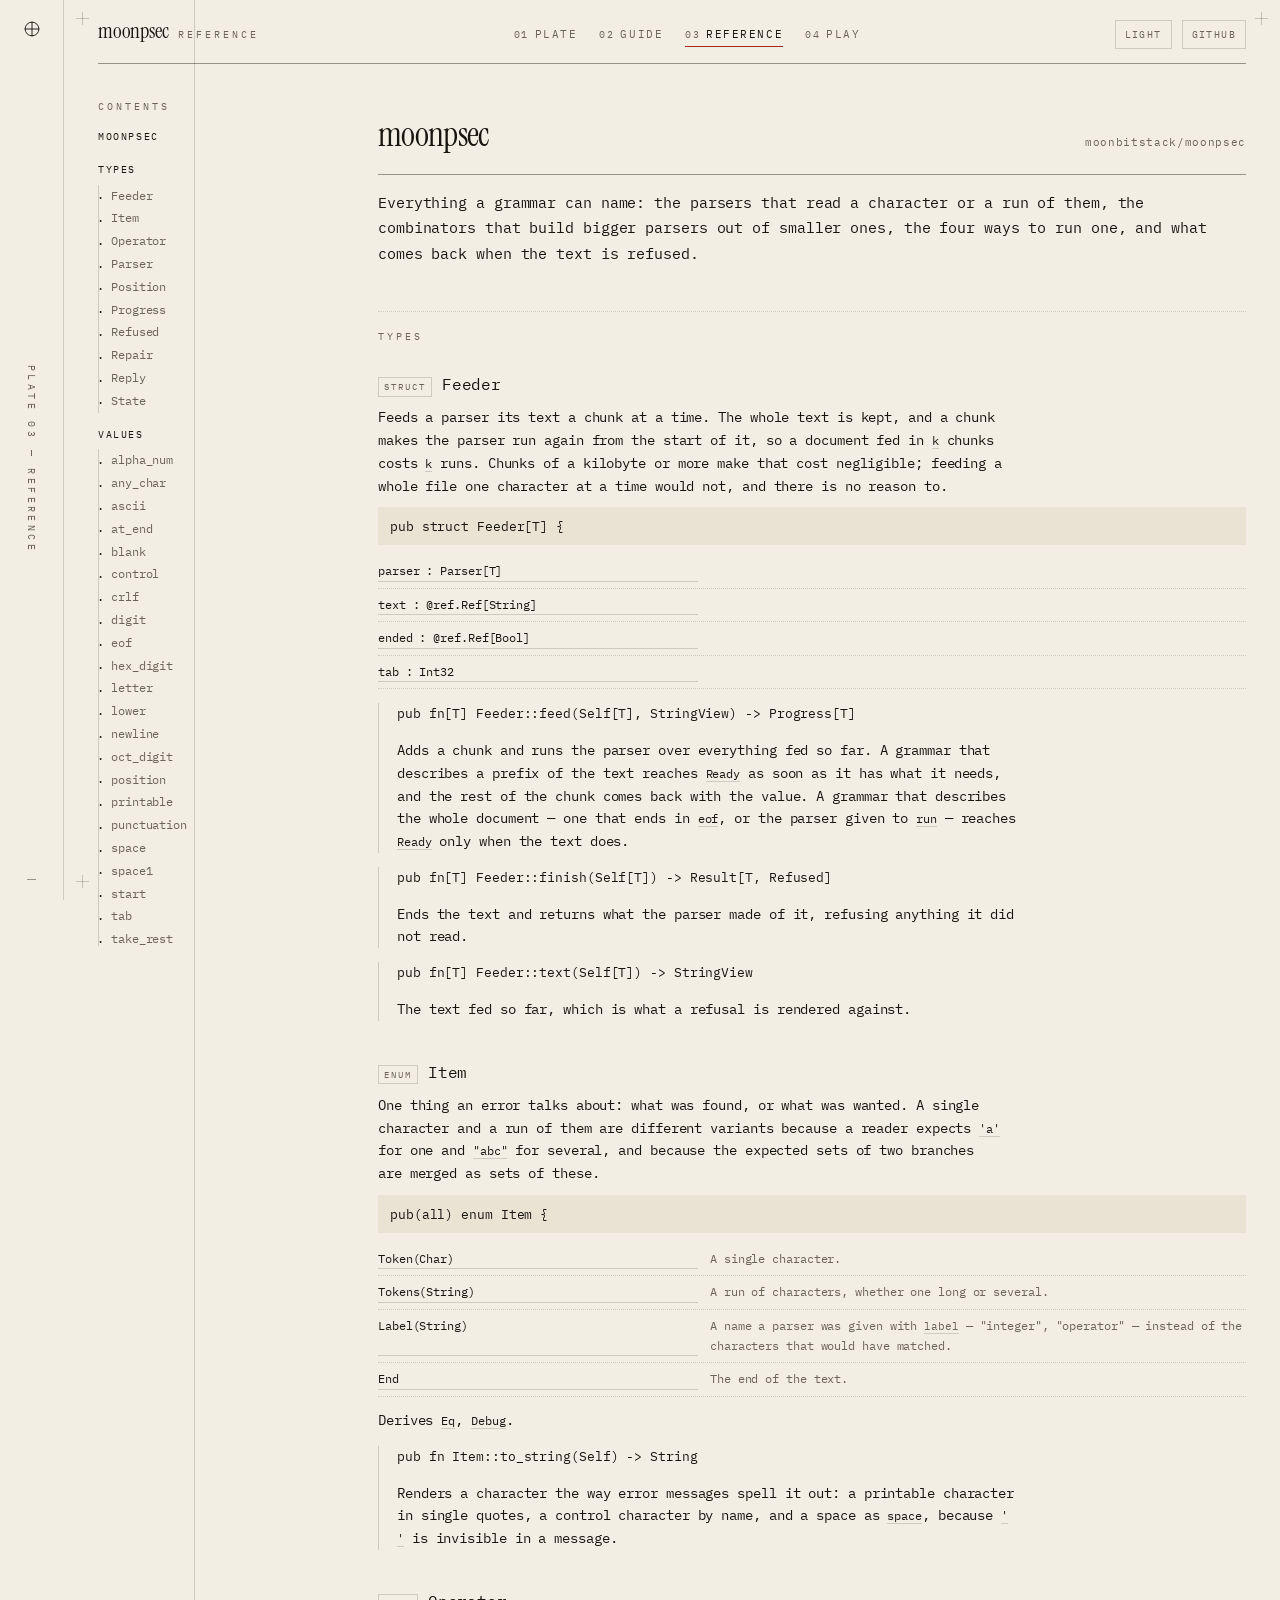
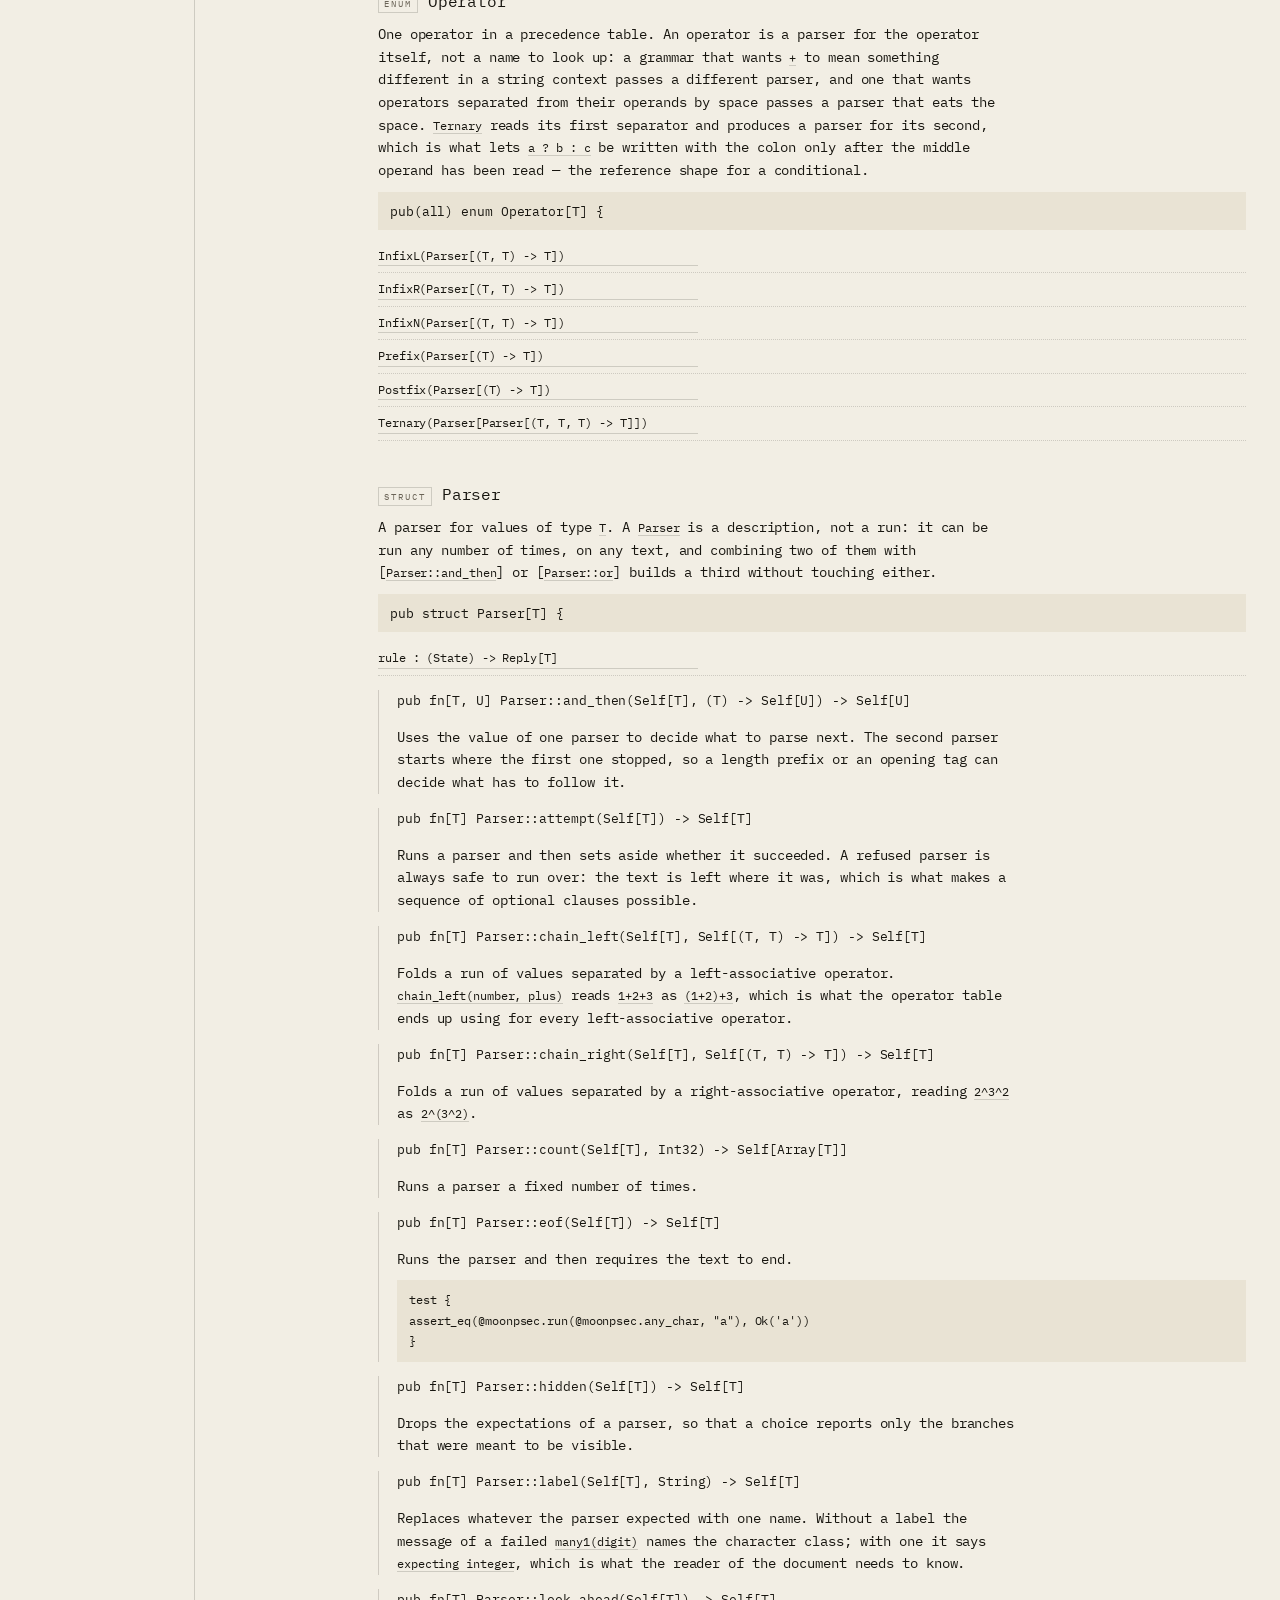
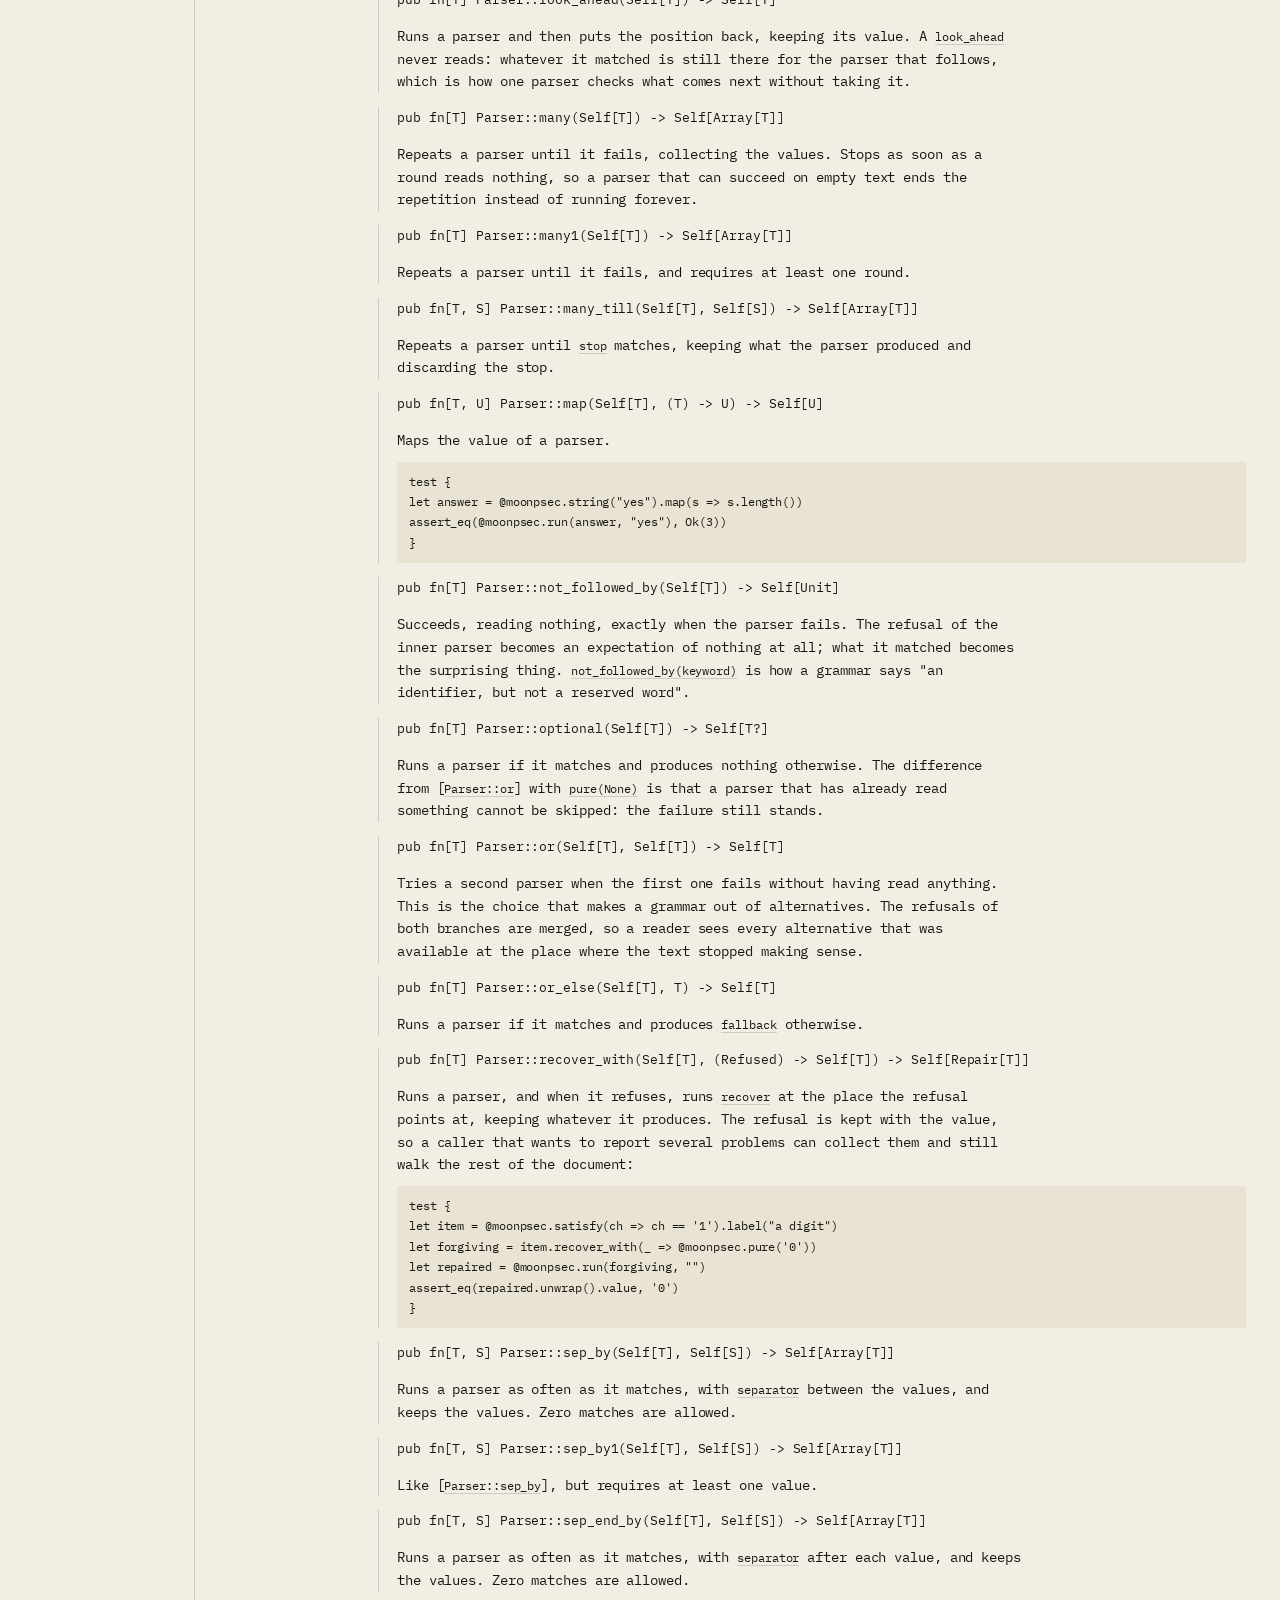
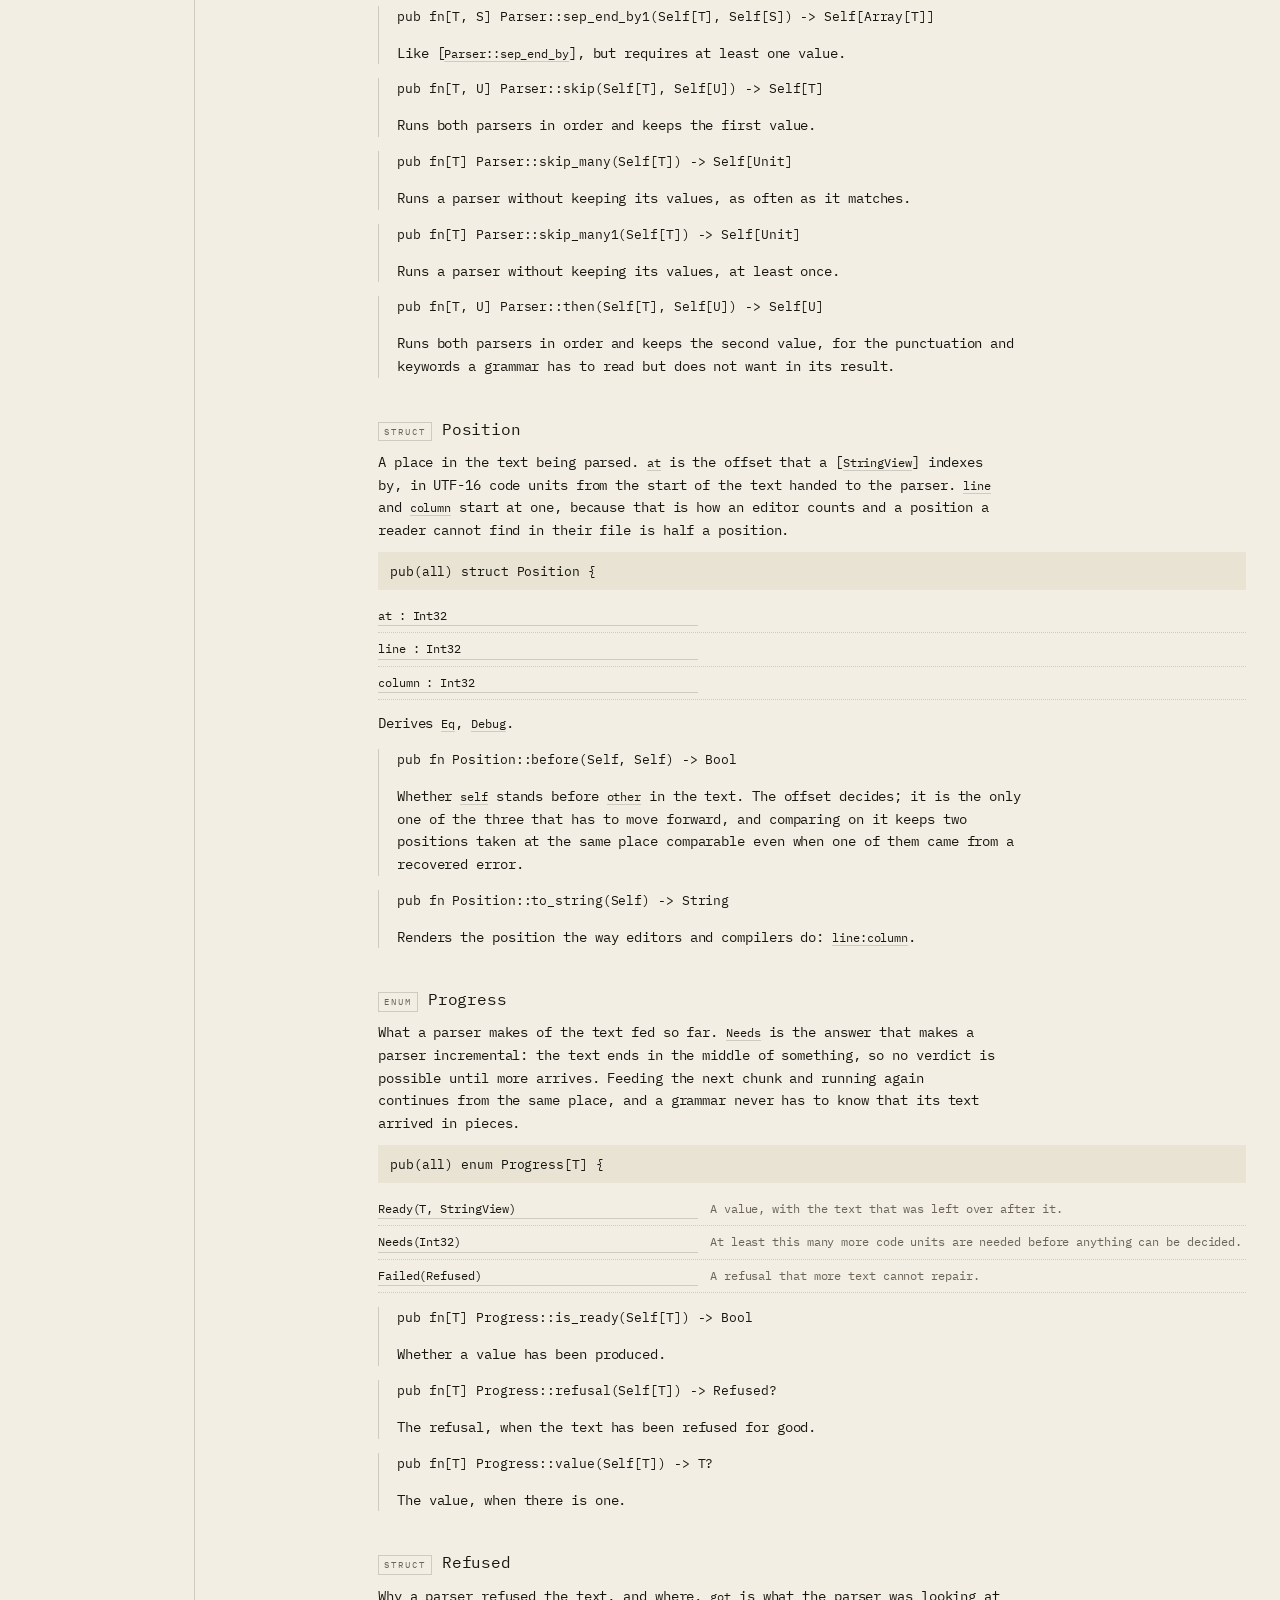
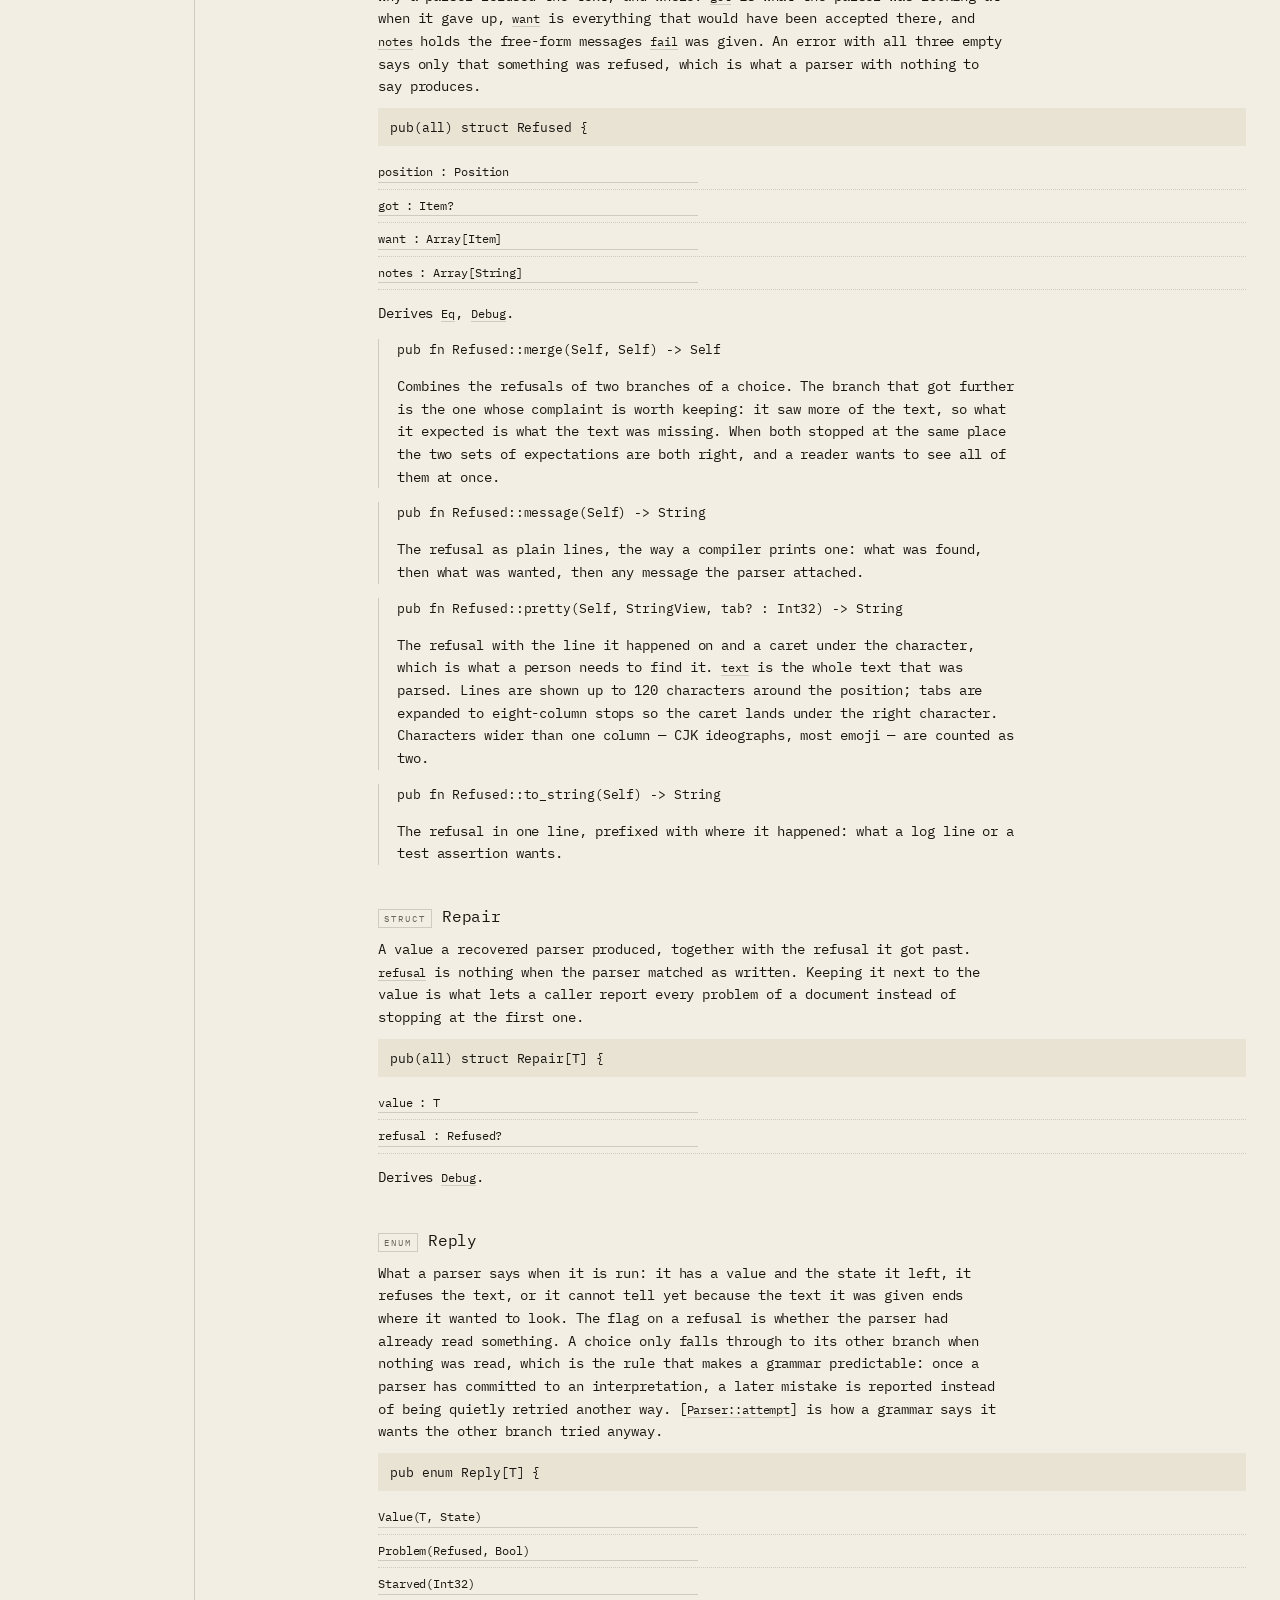
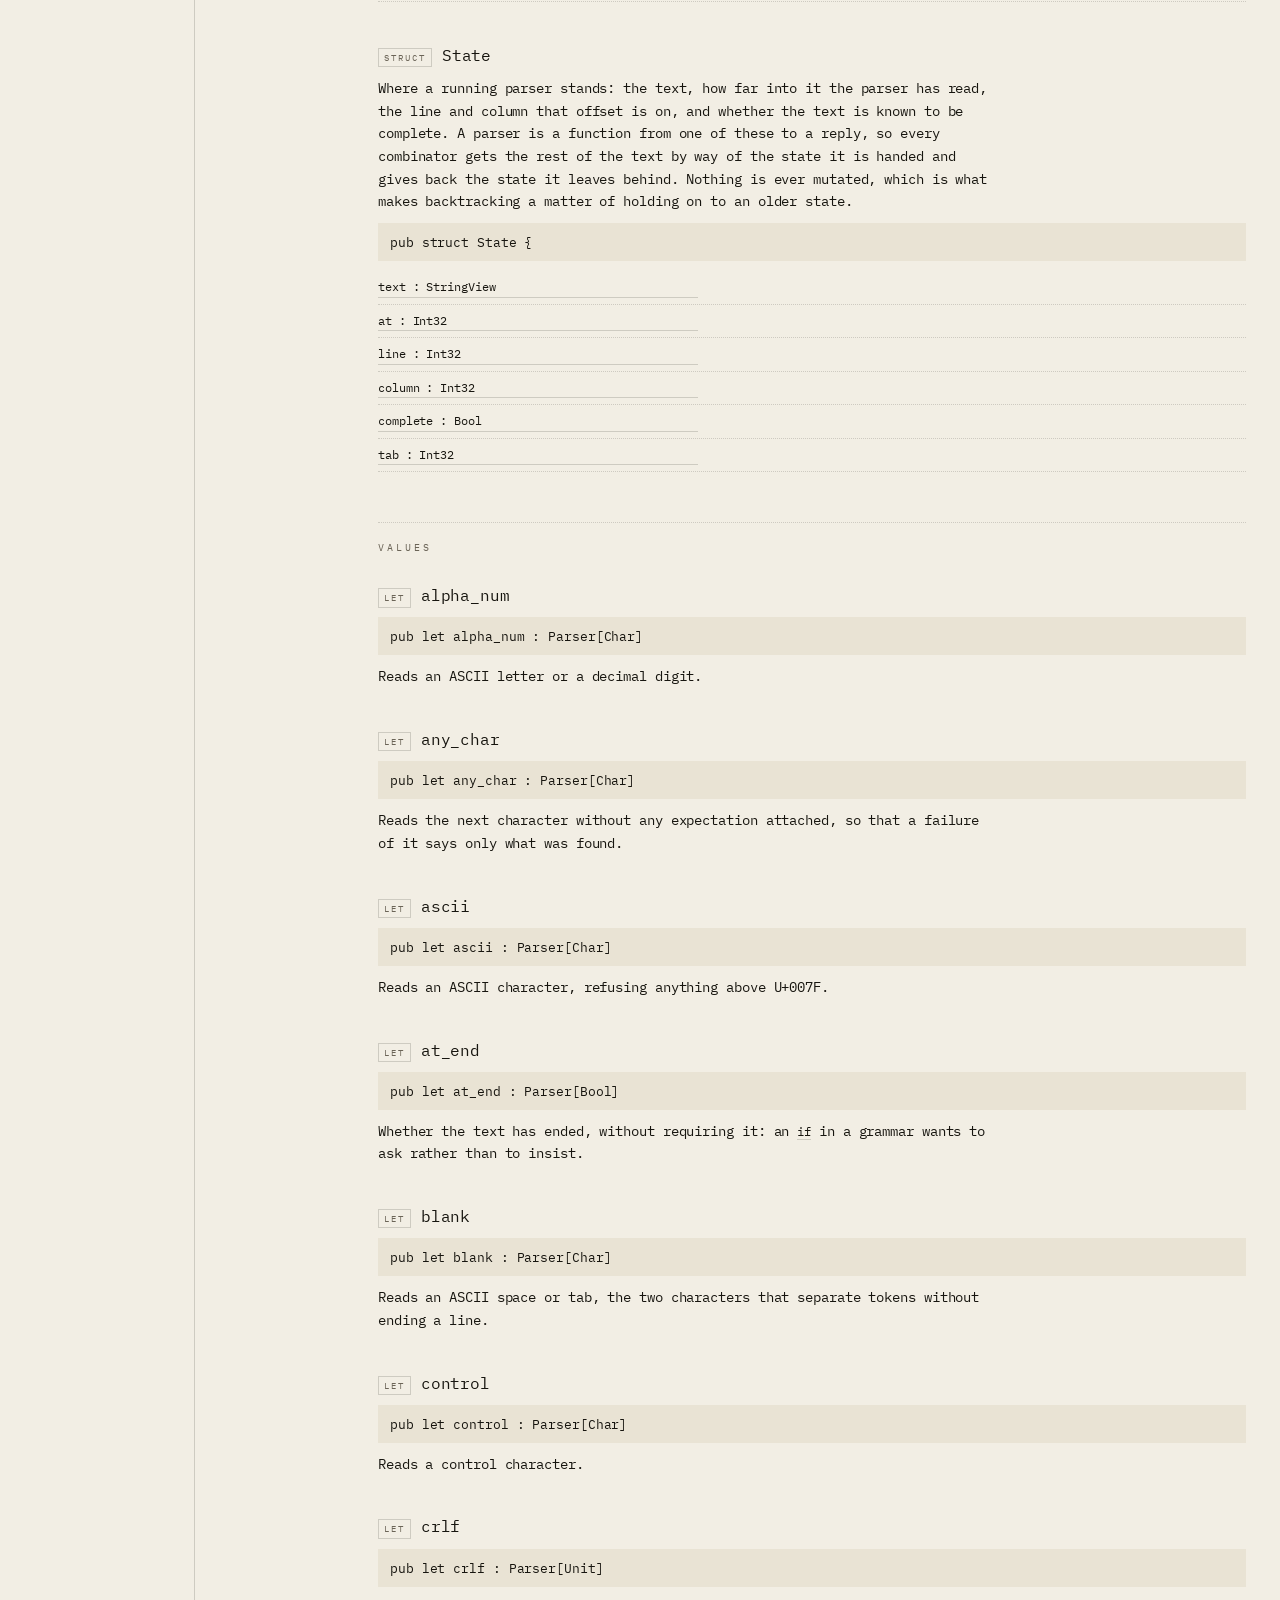
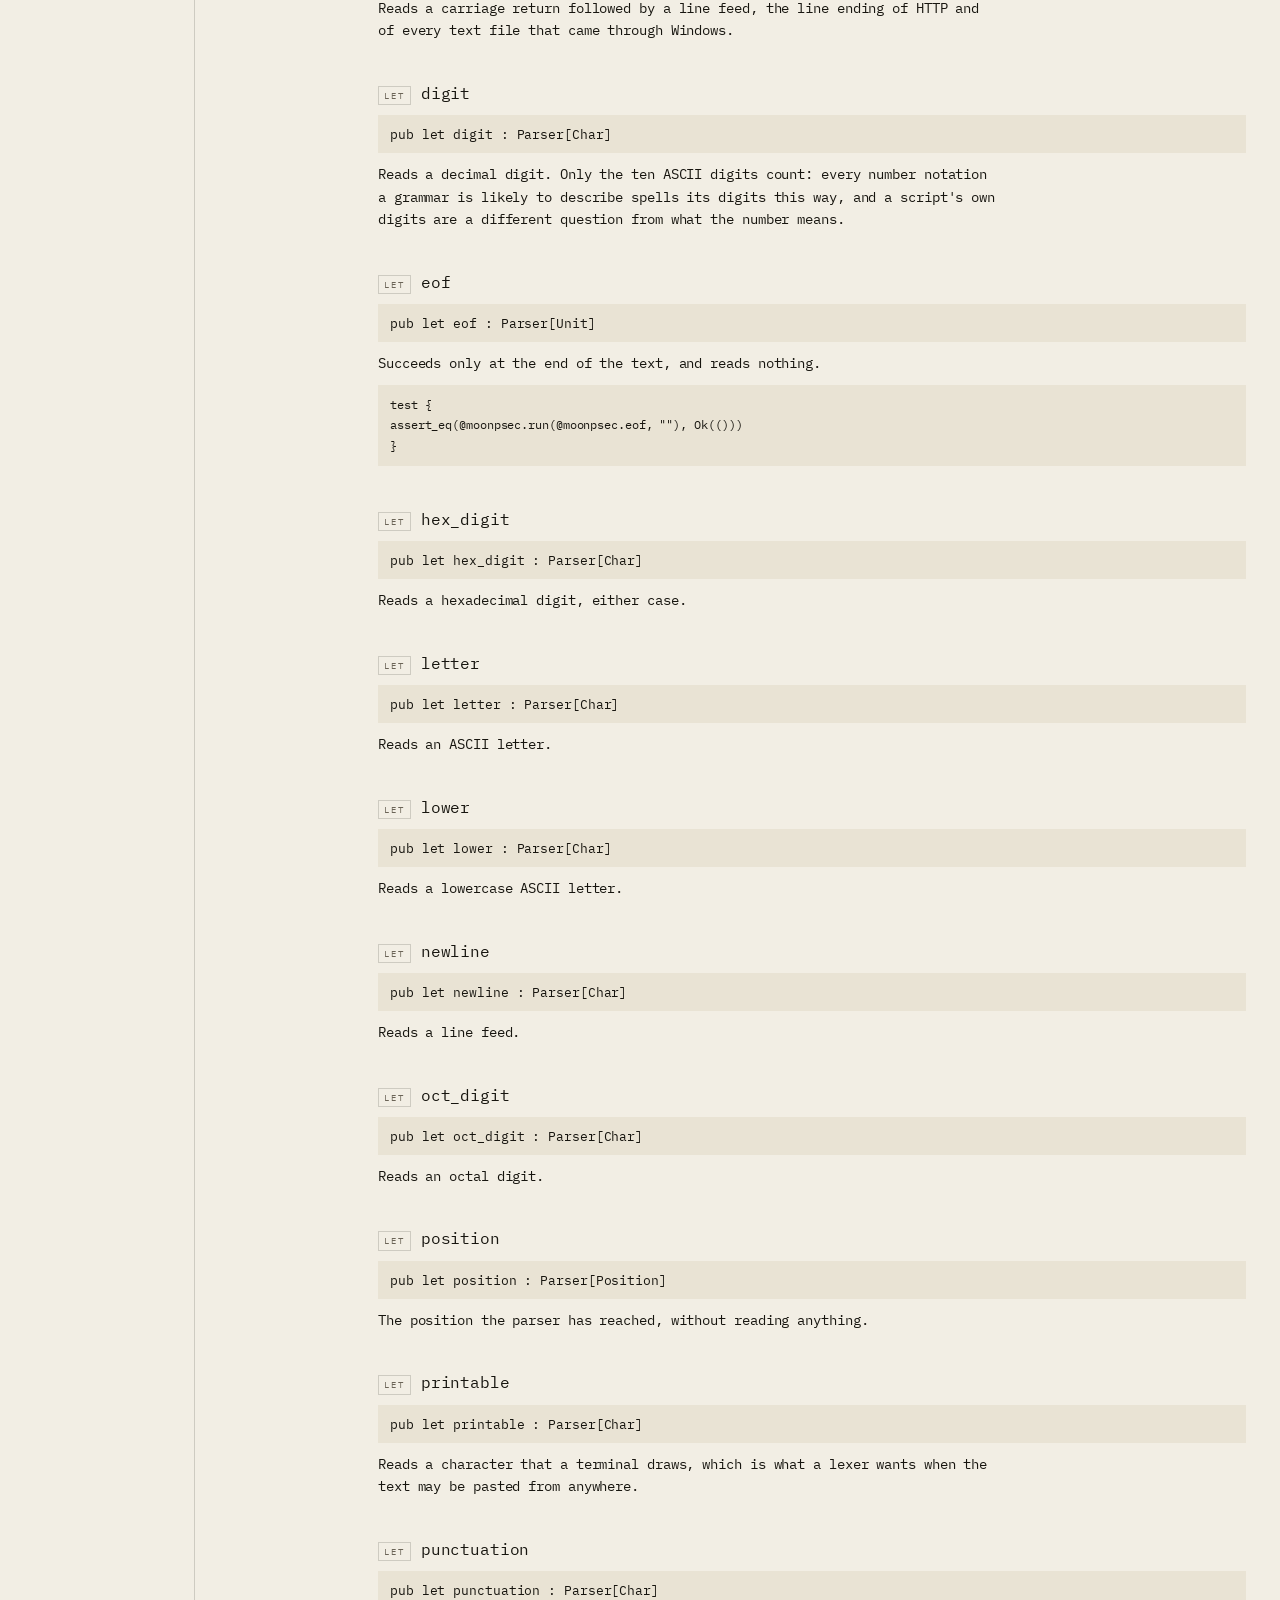
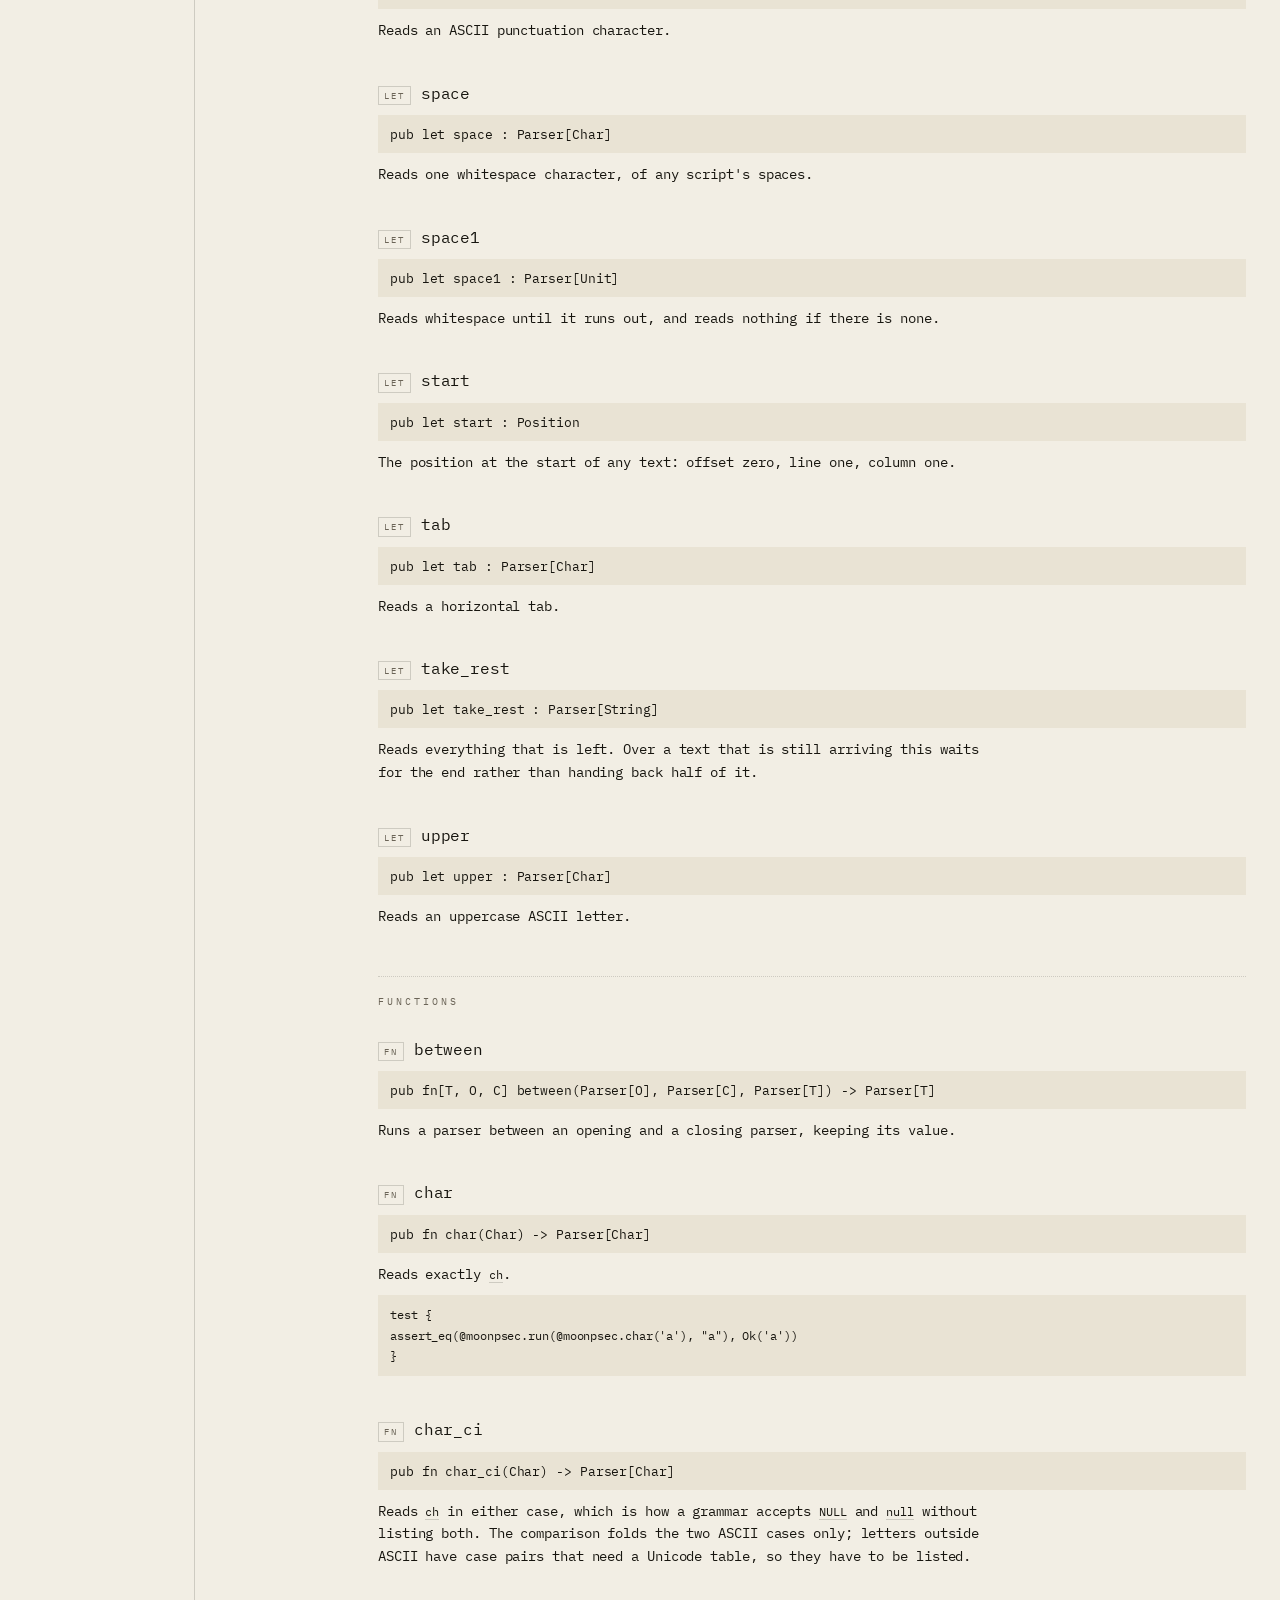
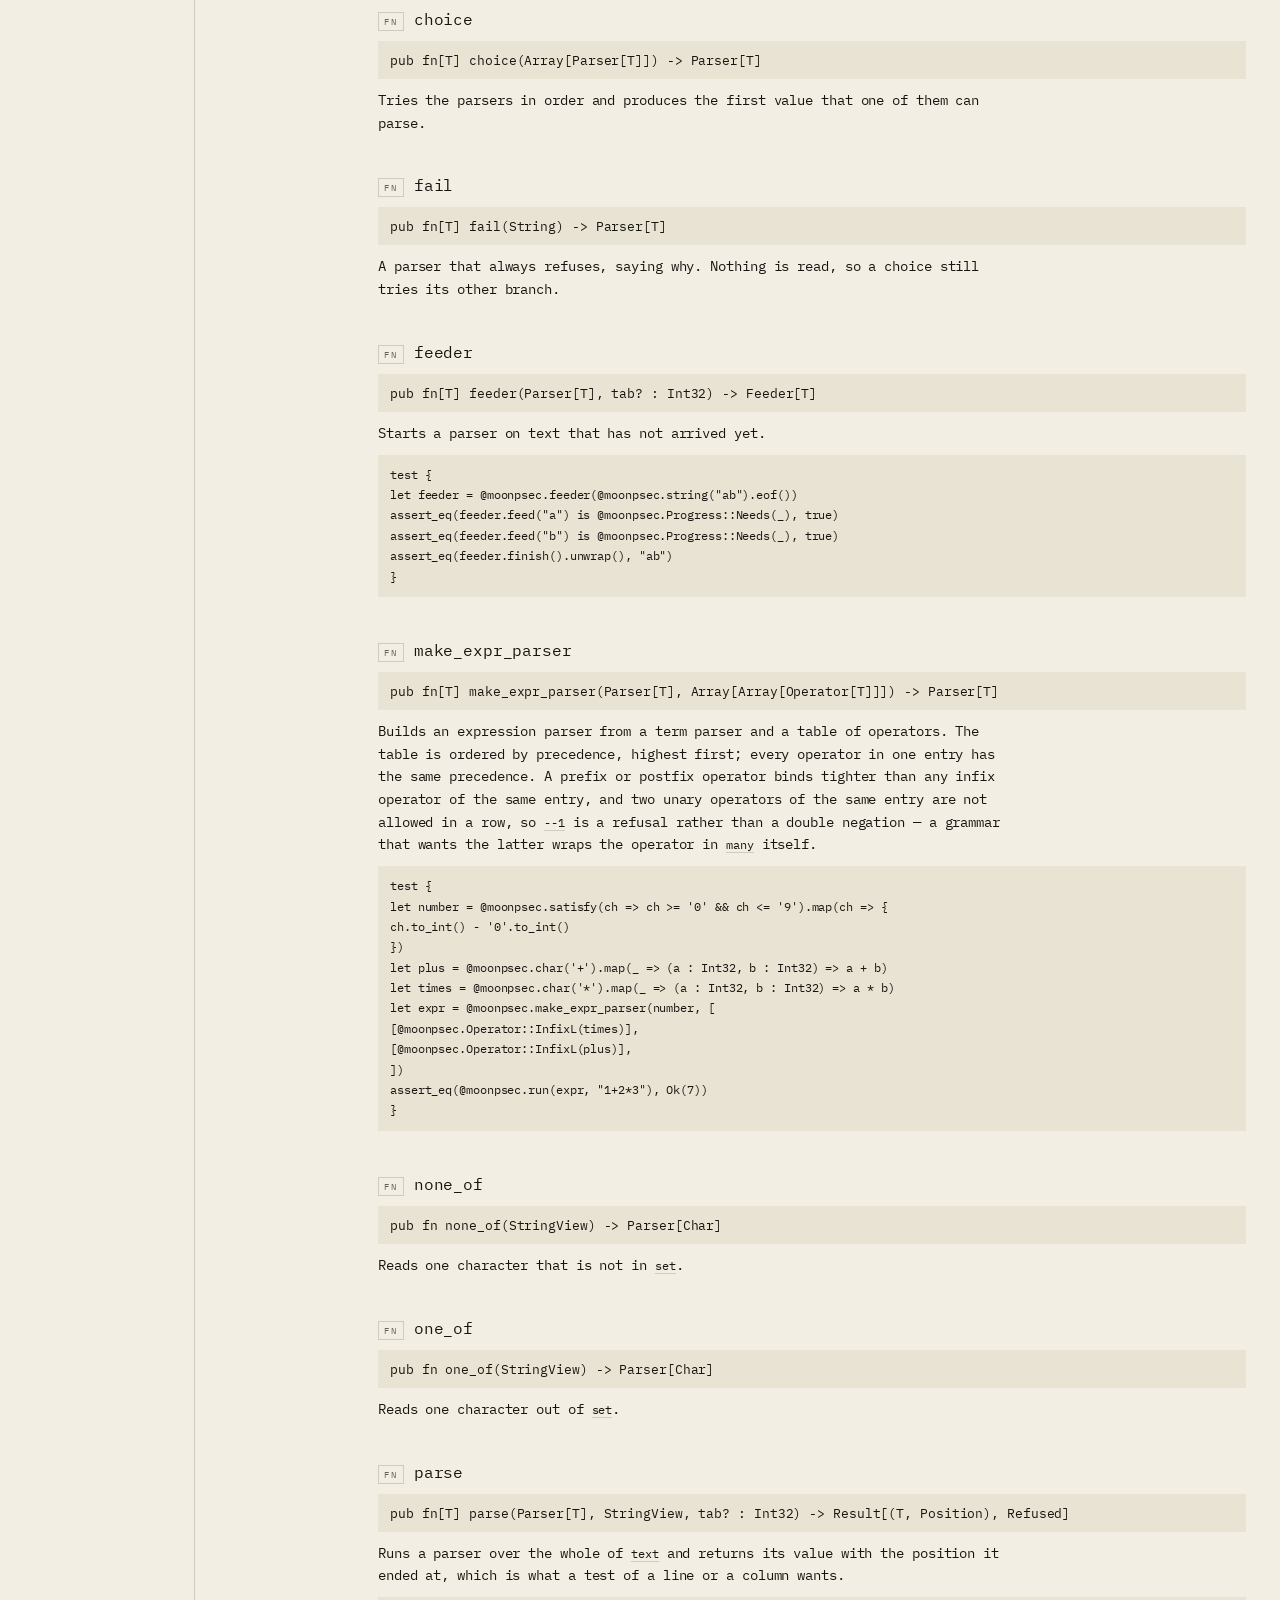
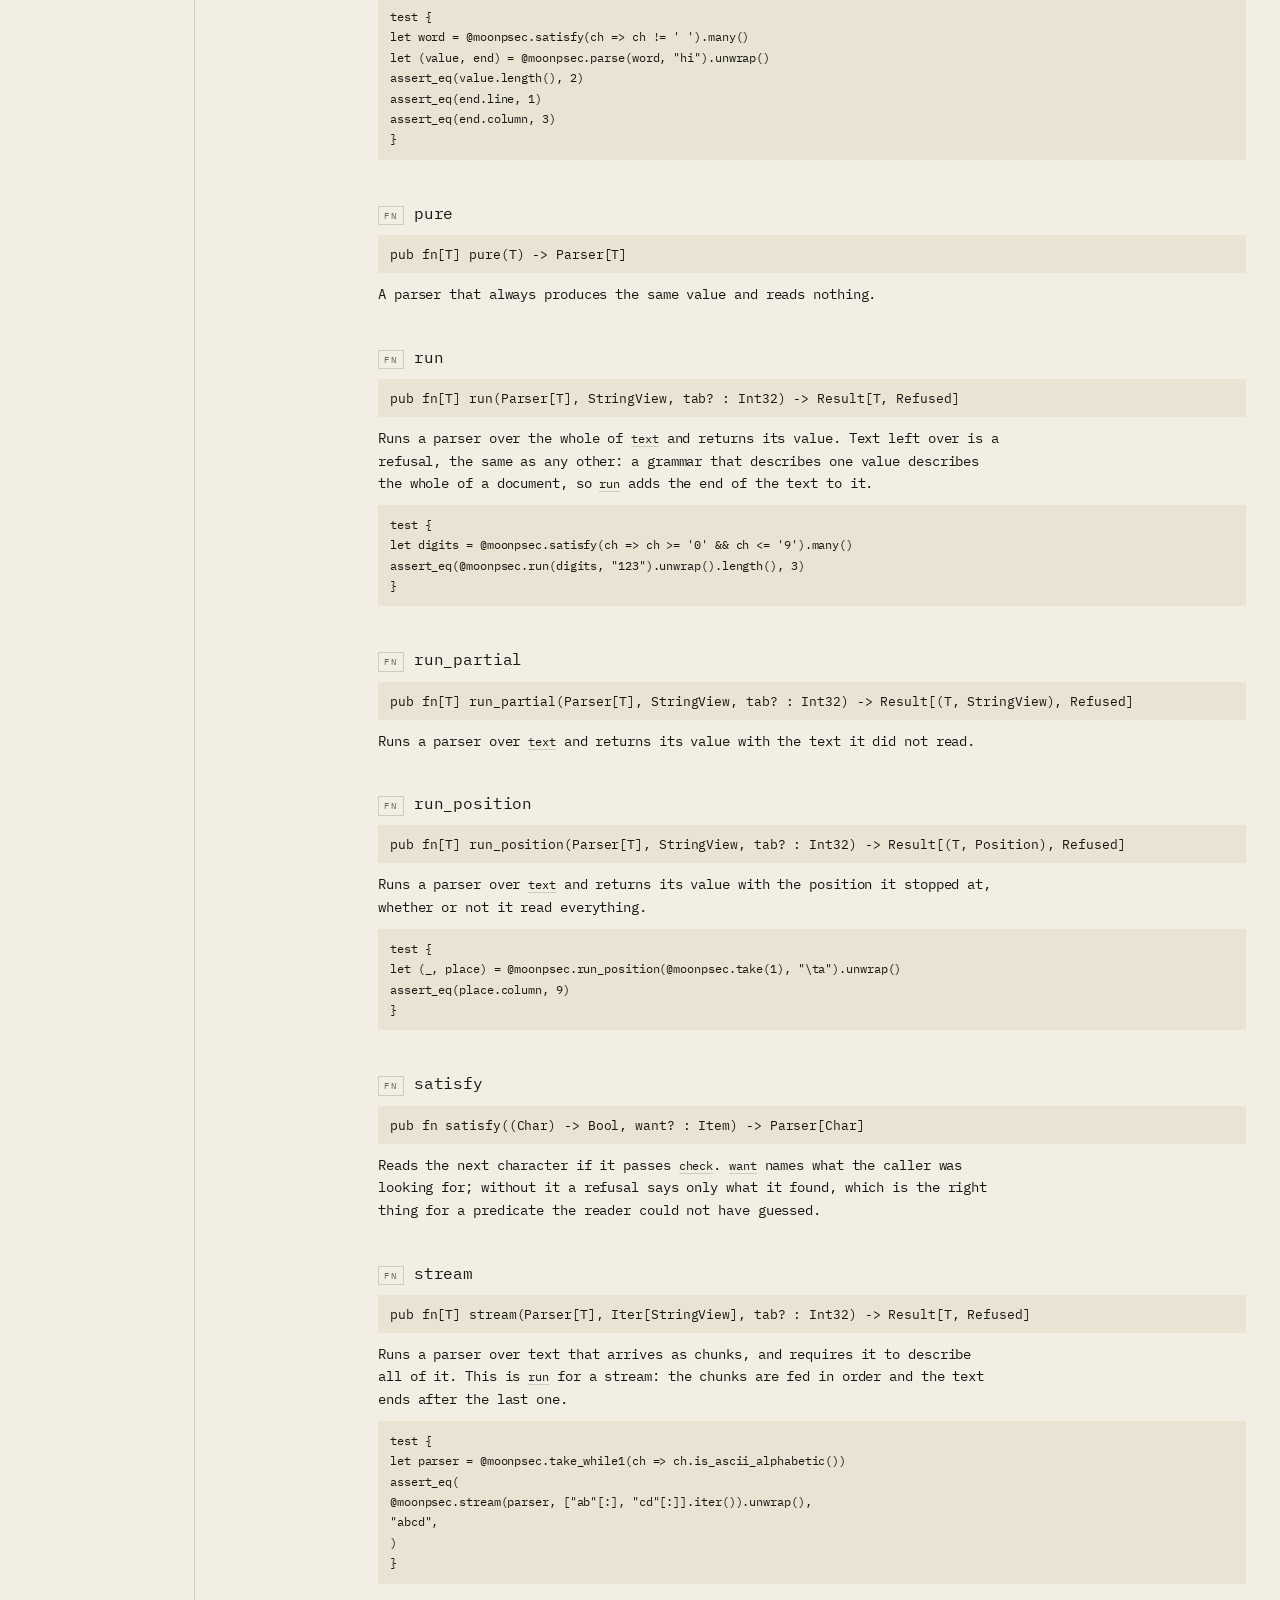
==== docs/api.html @ 0f13763e "docs(moonpsec): build the site — plate, guide, reference, play. One plate of paper and hairlines: a " ====
<!DOCTYPE html>
<html lang="en">
<head>
<meta charset="utf-8">
<meta name="viewport" content="width=device-width, initial-scale=1">
<title>Reference — moonpsec</title>
<meta name="description" content="Every public name of moonpsec: the parsers, the combinators, the ways to run one, and the refusal that comes back.">
<link rel="icon" href="assets/favicon.svg" type="image/svg+xml">
<link rel="preconnect" href="https://fonts.googleapis.com">
<link rel="preconnect" href="https://fonts.gstatic.com" crossorigin>
<link href="https://fonts.googleapis.com/css2?family=Instrument+Serif:ital@0;1&family=IBM+Plex+Mono:wght@300;400;500&display=swap" rel="stylesheet">
<link rel="stylesheet" href="assets/site.css">
<script>
  document.documentElement.dataset.theme =
    sessionStorage.getItem("moonpsec-theme") ||
    (matchMedia("(prefers-color-scheme: dark)").matches ? "dark" : "light");
</script>
</head>
<body>

<div class="rail" aria-hidden="true">
  <svg class="mark" viewBox="0 0 24 24">
    <line x1="4" y1="12" x2="20" y2="12"></line>
    <line x1="12" y1="4" x2="12" y2="20"></line>
    <circle cx="12" cy="12" r="7.5"></circle>
  </svg>
  <div class="spine">plate 03 — reference</div>
  <div class="tick"></div>
</div>
<div class="reg tl" aria-hidden="true"></div>
<div class="reg tr" aria-hidden="true"></div>
<div class="reg bl" aria-hidden="true"></div>

<main class="sheet">

  <header class="masthead">
    <div class="name">moonpsec<span>reference</span></div>
    <nav class="pages" aria-label="Pages">
      <a href="index.html"><span class="n">01</span>plate</a>
      <a href="guide.html"><span class="n">02</span>guide</a>
      <a href="api.html" aria-current="page"><span class="n">03</span>reference</a>
      <a href="demo.html"><span class="n">04</span>play</a>
    </nav>
    <div class="tools">
      <button class="ghost" data-theme-toggle aria-label="Switch theme">light</button>
      <a class="ghost" href="https://github.com/moonbitstack/moonpsec">github</a>
    </div>
  </header>

  <div class="ref">
    <aside class="toc scroll" aria-label="Contents">
      <span class="label" style="display:block;margin-bottom:10px">contents</span>
      <ul>
        <li><a href="#api-top">moonpsec</a>
<li><a href="#api-types">types</a><ol class="sub">
<li><a href="#api-feeder">Feeder</a></li>
<li><a href="#api-item">Item</a></li>
<li><a href="#api-operator">Operator</a></li>
<li><a href="#api-parser">Parser</a></li>
<li><a href="#api-position">Position</a></li>
<li><a href="#api-progress">Progress</a></li>
<li><a href="#api-refused">Refused</a></li>
<li><a href="#api-repair">Repair</a></li>
<li><a href="#api-reply">Reply</a></li>
<li><a href="#api-state">State</a></li>
</ol></li>
<li><a href="#api-values">values</a><ol class="sub">
<li><a href="#api-alpha_num">alpha_num</a></li>
<li><a href="#api-any_char">any_char</a></li>
<li><a href="#api-ascii">ascii</a></li>
<li><a href="#api-at_end">at_end</a></li>
<li><a href="#api-blank">blank</a></li>
<li><a href="#api-control">control</a></li>
<li><a href="#api-crlf">crlf</a></li>
<li><a href="#api-digit">digit</a></li>
<li><a href="#api-eof">eof</a></li>
<li><a href="#api-hex_digit">hex_digit</a></li>
<li><a href="#api-letter">letter</a></li>
<li><a href="#api-lower">lower</a></li>
<li><a href="#api-newline">newline</a></li>
<li><a href="#api-oct_digit">oct_digit</a></li>
<li><a href="#api-position">position</a></li>
<li><a href="#api-printable">printable</a></li>
<li><a href="#api-punctuation">punctuation</a></li>
<li><a href="#api-space">space</a></li>
<li><a href="#api-space1">space1</a></li>
<li><a href="#api-start">start</a></li>
<li><a href="#api-tab">tab</a></li>
<li><a href="#api-take_rest">take_rest</a></li>
<li><a href="#api-upper">upper</a></li>
</ol></li>
<li><a href="#api-functions">functions</a><ol class="sub">
<li><a href="#api-between">between</a></li>
<li><a href="#api-char">char</a></li>
<li><a href="#api-char_ci">char_ci</a></li>
<li><a href="#api-choice">choice</a></li>
<li><a href="#api-fail">fail</a></li>
<li><a href="#api-feeder">feeder</a></li>
<li><a href="#api-make_expr_parser">make_expr_parser</a></li>
<li><a href="#api-none_of">none_of</a></li>
<li><a href="#api-one_of">one_of</a></li>
<li><a href="#api-parse">parse</a></li>
<li><a href="#api-pure">pure</a></li>
<li><a href="#api-run">run</a></li>
<li><a href="#api-run_partial">run_partial</a></li>
<li><a href="#api-run_position">run_position</a></li>
<li><a href="#api-satisfy">satisfy</a></li>
<li><a href="#api-stream">stream</a></li>
<li><a href="#api-string">string</a></li>
<li><a href="#api-string_ci">string_ci</a></li>
<li><a href="#api-take">take</a></li>
<li><a href="#api-take_while">take_while</a></li>
<li><a href="#api-take_while1">take_while1</a></li>
</ol></li></li>
      </ul>
    </aside>
    <div class="ref-body">
      <section id="api-top"><div class="band-head"><h2>moonpsec</h2><span class="route">moonbitstack/moonpsec</span></div><p>Everything a grammar can name: the parsers that read a character or a run of them, the combinators that build bigger parsers out of smaller ones, the four ways to run one, and what comes back when the text is refused.</p></section>
<section id="api-types"><h2 class="group">types</h2>
<div class="entry" id="api-feeder">
<h3><span class="kind">struct</span>Feeder</h3>
<p>Feeds a parser its text a chunk at a time.

The whole text is kept, and a chunk makes the parser run again from the
start of it, so a document fed in <code>k</code> chunks costs <code>k</code> runs. Chunks of a
kilobyte or more make that cost negligible; feeding a whole file one
character at a time would not, and there is no reason to.</p>
<pre class="sig">pub struct Feeder[T] {</pre>
<ul class="variants"><li><code>parser : Parser[T]</code></li><li><code>text : @ref.Ref[String]</code></li><li><code>ended : @ref.Ref[Bool]</code></li><li><code>tab : Int32</code></li></ul>
<div class="member" id="api-feeder-feed"><pre class="sig">pub fn[T] Feeder::feed(Self[T], StringView) -&gt; Progress[T]</pre><p>Adds a chunk and runs the parser over everything fed so far.

A grammar that describes a prefix of the text reaches <code>Ready</code> as soon as it
has what it needs, and the rest of the chunk comes back with the value. A
grammar that describes the whole document — one that ends in <code>eof</code>, or the
parser given to <a href="#api-run"><code>run</code></a> — reaches <code>Ready</code> only when the text does.</p></div>
<div class="member" id="api-feeder-finish"><pre class="sig">pub fn[T] Feeder::finish(Self[T]) -&gt; Result[T, Refused]</pre><p>Ends the text and returns what the parser made of it, refusing anything it
did not read.</p></div>
<div class="member" id="api-feeder-text"><pre class="sig">pub fn[T] Feeder::text(Self[T]) -&gt; StringView</pre><p>The text fed so far, which is what a refusal is rendered against.</p></div>
</div>
<div class="entry" id="api-item">
<h3><span class="kind">enum</span>Item</h3>
<p>One thing an error talks about: what was found, or what was wanted.

A single character and a run of them are different variants because a
reader expects <code>'a'</code> for one and <code>"abc"</code> for several, and because the
expected sets of two branches are merged as sets of these.</p>
<pre class="sig">pub(all) enum Item {</pre>
<ul class="variants"><li><code>Token(Char)</code><small>A single character.</small></li><li><code>Tokens(String)</code><small>A run of characters, whether one long or several.</small></li><li><code>Label(String)</code><small>A name a parser was given with <a href="#api-parser-label"><code>label</code></a> — "integer",
"operator" — instead of the characters that would have matched.</small></li><li><code>End</code><small>The end of the text.</small></li></ul>
<p>Derives <code>Eq</code>, <code>Debug</code>.</p>
<div class="member" id="api-item-to_string"><pre class="sig">pub fn Item::to_string(Self) -&gt; String</pre><p>Renders a character the way error messages spell it out: a printable
character in single quotes, a control character by name, and a space as
<code>space</code>, because <code>' '</code> is invisible in a message.</p></div>
</div>
<div class="entry" id="api-operator">
<h3><span class="kind">enum</span>Operator</h3>
<p>One operator in a precedence table.

An operator is a parser for the operator itself, not a name to look up: a
grammar that wants <code>+</code> to mean something different in a string context
passes a different parser, and one that wants operators separated from
their operands by space passes a parser that eats the space.

<code>Ternary</code> reads its first separator and produces a parser for its second,
which is what lets <code>a ? b : c</code> be written with the colon only after the
middle operand has been read — the reference shape for a conditional.</p>
<pre class="sig">pub(all) enum Operator[T] {</pre>
<ul class="variants"><li><code>InfixL(Parser[(T, T) -&gt; T])</code></li><li><code>InfixR(Parser[(T, T) -&gt; T])</code></li><li><code>InfixN(Parser[(T, T) -&gt; T])</code></li><li><code>Prefix(Parser[(T) -&gt; T])</code></li><li><code>Postfix(Parser[(T) -&gt; T])</code></li><li><code>Ternary(Parser[Parser[(T, T, T) -&gt; T]])</code></li></ul>
</div>
<div class="entry" id="api-parser">
<h3><span class="kind">struct</span>Parser</h3>
<p>A parser for values of type <code>T</code>.

A <code>Parser</code> is a description, not a run: it can be run any number of times,
on any text, and combining two of them with [<code>Parser::and_then</code>] or
[<code>Parser::or</code>] builds a third without touching either.</p>
<pre class="sig">pub struct Parser[T] {</pre>
<ul class="variants"><li><code>rule : (State) -&gt; Reply[T]</code></li></ul>
<div class="member" id="api-parser-and_then"><pre class="sig">pub fn[T, U] Parser::and_then(Self[T], (T) -&gt; Self[U]) -&gt; Self[U]</pre><p>Uses the value of one parser to decide what to parse next.

The second parser starts where the first one stopped, so a length prefix
or an opening tag can decide what has to follow it.</p></div>
<div class="member" id="api-parser-attempt"><pre class="sig">pub fn[T] Parser::attempt(Self[T]) -&gt; Self[T]</pre><p>Runs a parser and then sets aside whether it succeeded.

A refused parser is always safe to run over: the text is left where it was,
which is what makes a sequence of optional clauses possible.</p></div>
<div class="member" id="api-parser-chain_left"><pre class="sig">pub fn[T] Parser::chain_left(Self[T], Self[(T, T) -&gt; T]) -&gt; Self[T]</pre><p>Folds a run of values separated by a left-associative operator.

<code>chain_left(number, plus)</code> reads <code>1+2+3</code> as <code>(1+2)+3</code>, which is what the
operator table ends up using for every left-associative operator.</p></div>
<div class="member" id="api-parser-chain_right"><pre class="sig">pub fn[T] Parser::chain_right(Self[T], Self[(T, T) -&gt; T]) -&gt; Self[T]</pre><p>Folds a run of values separated by a right-associative operator, reading
<code>2^3^2</code> as <code>2^(3^2)</code>.</p></div>
<div class="member" id="api-parser-count"><pre class="sig">pub fn[T] Parser::count(Self[T], Int32) -&gt; Self[Array[T]]</pre><p>Runs a parser a fixed number of times.</p></div>
<div class="member" id="api-parser-eof"><pre class="sig">pub fn[T] Parser::eof(Self[T]) -&gt; Self[T]</pre><p>Runs the parser and then requires the text to end.</p><pre class="code">test {
assert_eq(@moonpsec.run(@moonpsec.any_char, "a"), Ok('a'))
}</pre></div>
<div class="member" id="api-parser-hidden"><pre class="sig">pub fn[T] Parser::hidden(Self[T]) -&gt; Self[T]</pre><p>Drops the expectations of a parser, so that a choice reports only the
branches that were meant to be visible.</p></div>
<div class="member" id="api-parser-label"><pre class="sig">pub fn[T] Parser::label(Self[T], String) -&gt; Self[T]</pre><p>Replaces whatever the parser expected with one name.

Without a label the message of a failed <code>many1(digit)</code> names the character
class; with one it says <code>expecting integer</code>, which is what the reader of
the document needs to know.</p></div>
<div class="member" id="api-parser-look_ahead"><pre class="sig">pub fn[T] Parser::look_ahead(Self[T]) -&gt; Self[T]</pre><p>Runs a parser and then puts the position back, keeping its value.

A <code>look_ahead</code> never reads: whatever it matched is still there for the
parser that follows, which is how one parser checks what comes next
without taking it.</p></div>
<div class="member" id="api-parser-many"><pre class="sig">pub fn[T] Parser::many(Self[T]) -&gt; Self[Array[T]]</pre><p>Repeats a parser until it fails, collecting the values.

Stops as soon as a round reads nothing, so a parser that can succeed on
empty text ends the repetition instead of running forever.</p></div>
<div class="member" id="api-parser-many1"><pre class="sig">pub fn[T] Parser::many1(Self[T]) -&gt; Self[Array[T]]</pre><p>Repeats a parser until it fails, and requires at least one round.</p></div>
<div class="member" id="api-parser-many_till"><pre class="sig">pub fn[T, S] Parser::many_till(Self[T], Self[S]) -&gt; Self[Array[T]]</pre><p>Repeats a parser until <code>stop</code> matches, keeping what the parser produced and
discarding the stop.</p></div>
<div class="member" id="api-parser-map"><pre class="sig">pub fn[T, U] Parser::map(Self[T], (T) -&gt; U) -&gt; Self[U]</pre><p>Maps the value of a parser.</p><pre class="code">test {
let answer = @moonpsec.string("yes").map(s =&gt; s.length())
assert_eq(@moonpsec.run(answer, "yes"), Ok(3))
}</pre></div>
<div class="member" id="api-parser-not_followed_by"><pre class="sig">pub fn[T] Parser::not_followed_by(Self[T]) -&gt; Self[Unit]</pre><p>Succeeds, reading nothing, exactly when the parser fails.

The refusal of the inner parser becomes an expectation of nothing at all;
what it matched becomes the surprising thing. <code>not_followed_by(keyword)</code>
is how a grammar says "an identifier, but not a reserved word".</p></div>
<div class="member" id="api-parser-optional"><pre class="sig">pub fn[T] Parser::optional(Self[T]) -&gt; Self[T?]</pre><p>Runs a parser if it matches and produces nothing otherwise.

The difference from [<code>Parser::or</code>] with <code>pure(None)</code> is that a parser that
has already read something cannot be skipped: the failure still stands.</p></div>
<div class="member" id="api-parser-or"><pre class="sig">pub fn[T] Parser::or(Self[T], Self[T]) -&gt; Self[T]</pre><p>Tries a second parser when the first one fails without having read
anything.

This is the choice that makes a grammar out of alternatives. The refusals
of both branches are merged, so a reader sees every alternative that was
available at the place where the text stopped making sense.</p></div>
<div class="member" id="api-parser-or_else"><pre class="sig">pub fn[T] Parser::or_else(Self[T], T) -&gt; Self[T]</pre><p>Runs a parser if it matches and produces <code>fallback</code> otherwise.</p></div>
<div class="member" id="api-parser-recover_with"><pre class="sig">pub fn[T] Parser::recover_with(Self[T], (Refused) -&gt; Self[T]) -&gt; Self[Repair[T]]</pre><p>Runs a parser, and when it refuses, runs <code>recover</code> at the place the refusal
points at, keeping whatever it produces.

The refusal is kept with the value, so a caller that wants to report
several problems can collect them and still walk the rest of the document:</p><pre class="code">test {
let item = @moonpsec.satisfy(ch =&gt; ch == '1').label("a digit")
let forgiving = item.recover_with(_ =&gt; @moonpsec.pure('0'))
let repaired = @moonpsec.run(forgiving, "")
assert_eq(repaired.unwrap().value, '0')
}</pre></div>
<div class="member" id="api-parser-sep_by"><pre class="sig">pub fn[T, S] Parser::sep_by(Self[T], Self[S]) -&gt; Self[Array[T]]</pre><p>Runs a parser as often as it matches, with <code>separator</code> between the values,
and keeps the values. Zero matches are allowed.</p></div>
<div class="member" id="api-parser-sep_by1"><pre class="sig">pub fn[T, S] Parser::sep_by1(Self[T], Self[S]) -&gt; Self[Array[T]]</pre><p>Like [<code>Parser::sep_by</code>], but requires at least one value.</p></div>
<div class="member" id="api-parser-sep_end_by"><pre class="sig">pub fn[T, S] Parser::sep_end_by(Self[T], Self[S]) -&gt; Self[Array[T]]</pre><p>Runs a parser as often as it matches, with <code>separator</code> after each value,
and keeps the values. Zero matches are allowed.</p></div>
<div class="member" id="api-parser-sep_end_by1"><pre class="sig">pub fn[T, S] Parser::sep_end_by1(Self[T], Self[S]) -&gt; Self[Array[T]]</pre><p>Like [<code>Parser::sep_end_by</code>], but requires at least one value.</p></div>
<div class="member" id="api-parser-skip"><pre class="sig">pub fn[T, U] Parser::skip(Self[T], Self[U]) -&gt; Self[T]</pre><p>Runs both parsers in order and keeps the first value.</p></div>
<div class="member" id="api-parser-skip_many"><pre class="sig">pub fn[T] Parser::skip_many(Self[T]) -&gt; Self[Unit]</pre><p>Runs a parser without keeping its values, as often as it matches.</p></div>
<div class="member" id="api-parser-skip_many1"><pre class="sig">pub fn[T] Parser::skip_many1(Self[T]) -&gt; Self[Unit]</pre><p>Runs a parser without keeping its values, at least once.</p></div>
<div class="member" id="api-parser-then"><pre class="sig">pub fn[T, U] Parser::then(Self[T], Self[U]) -&gt; Self[U]</pre><p>Runs both parsers in order and keeps the second value, for the punctuation
and keywords a grammar has to read but does not want in its result.</p></div>
</div>
<div class="entry" id="api-position">
<h3><span class="kind">struct</span>Position</h3>
<p>A place in the text being parsed.

<code>at</code> is the offset that a [<code>StringView</code>] indexes by, in UTF-16 code units
from the start of the text handed to the parser. <code>line</code> and <code>column</code> start
at one, because that is how an editor counts and a position a reader cannot
find in their file is half a position.</p>
<pre class="sig">pub(all) struct Position {</pre>
<ul class="variants"><li><code>at : Int32</code></li><li><code>line : Int32</code></li><li><code>column : Int32</code></li></ul>
<p>Derives <code>Eq</code>, <code>Debug</code>.</p>
<div class="member" id="api-position-before"><pre class="sig">pub fn Position::before(Self, Self) -&gt; Bool</pre><p>Whether <code>self</code> stands before <code>other</code> in the text.

The offset decides; it is the only one of the three that has to move
forward, and comparing on it keeps two positions taken at the same place
comparable even when one of them came from a recovered error.</p></div>
<div class="member" id="api-position-to_string"><pre class="sig">pub fn Position::to_string(Self) -&gt; String</pre><p>Renders the position the way editors and compilers do: <code>line:column</code>.</p></div>
</div>
<div class="entry" id="api-progress">
<h3><span class="kind">enum</span>Progress</h3>
<p>What a parser makes of the text fed so far.

<code>Needs</code> is the answer that makes a parser incremental: the text ends in the
middle of something, so no verdict is possible until more arrives. Feeding
the next chunk and running again continues from the same place, and a
grammar never has to know that its text arrived in pieces.</p>
<pre class="sig">pub(all) enum Progress[T] {</pre>
<ul class="variants"><li><code>Ready(T, StringView)</code><small>A value, with the text that was left over after it.</small></li><li><code>Needs(Int32)</code><small>At least this many more code units are needed before anything can be
decided.</small></li><li><code>Failed(Refused)</code><small>A refusal that more text cannot repair.</small></li></ul>
<div class="member" id="api-progress-is_ready"><pre class="sig">pub fn[T] Progress::is_ready(Self[T]) -&gt; Bool</pre><p>Whether a value has been produced.</p></div>
<div class="member" id="api-progress-refusal"><pre class="sig">pub fn[T] Progress::refusal(Self[T]) -&gt; Refused?</pre><p>The refusal, when the text has been refused for good.</p></div>
<div class="member" id="api-progress-value"><pre class="sig">pub fn[T] Progress::value(Self[T]) -&gt; T?</pre><p>The value, when there is one.</p></div>
</div>
<div class="entry" id="api-refused">
<h3><span class="kind">struct</span>Refused</h3>
<p>Why a parser refused the text, and where.

<code>got</code> is what the parser was looking at when it gave up, <code>want</code> is
everything that would have been accepted there, and <code>notes</code> holds the
free-form messages <a href="#api-parser-fail"><code>fail</code></a> was given. An error with all
three empty says only that something was refused, which is what a parser
with nothing to say produces.</p>
<pre class="sig">pub(all) struct Refused {</pre>
<ul class="variants"><li><code>position : Position</code></li><li><code>got : Item?</code></li><li><code>want : Array[Item]</code></li><li><code>notes : Array[String]</code></li></ul>
<p>Derives <code>Eq</code>, <code>Debug</code>.</p>
<div class="member" id="api-refused-merge"><pre class="sig">pub fn Refused::merge(Self, Self) -&gt; Self</pre><p>Combines the refusals of two branches of a choice.

The branch that got further is the one whose complaint is worth keeping: it
saw more of the text, so what it expected is what the text was missing. When
both stopped at the same place the two sets of expectations are both right,
and a reader wants to see all of them at once.</p></div>
<div class="member" id="api-refused-message"><pre class="sig">pub fn Refused::message(Self) -&gt; String</pre><p>The refusal as plain lines, the way a compiler prints one: what was found,
then what was wanted, then any message the parser attached.</p></div>
<div class="member" id="api-refused-pretty"><pre class="sig">pub fn Refused::pretty(Self, StringView, tab? : Int32) -&gt; String</pre><p>The refusal with the line it happened on and a caret under the character,
which is what a person needs to find it.

<code>text</code> is the whole text that was parsed. Lines are shown up to 120
characters around the position; tabs are expanded to eight-column stops so
the caret lands under the right character. Characters wider than one column
— CJK ideographs, most emoji — are counted as two.</p></div>
<div class="member" id="api-refused-to_string"><pre class="sig">pub fn Refused::to_string(Self) -&gt; String</pre><p>The refusal in one line, prefixed with where it happened: what a log line
or a test assertion wants.</p></div>
</div>
<div class="entry" id="api-repair">
<h3><span class="kind">struct</span>Repair</h3>
<p>A value a recovered parser produced, together with the refusal it got past.

<code>refusal</code> is nothing when the parser matched as written. Keeping it next to
the value is what lets a caller report every problem of a document instead
of stopping at the first one.</p>
<pre class="sig">pub(all) struct Repair[T] {</pre>
<ul class="variants"><li><code>value : T</code></li><li><code>refusal : Refused?</code></li></ul>
<p>Derives <code>Debug</code>.</p>
</div>
<div class="entry" id="api-reply">
<h3><span class="kind">enum</span>Reply</h3>
<p>What a parser says when it is run: it has a value and the state it left,
it refuses the text, or it cannot tell yet because the text it was given
ends where it wanted to look.

The flag on a refusal is whether the parser had already read something.
A choice only falls through to its other branch when nothing was read,
which is the rule that makes a grammar predictable: once a parser has
committed to an interpretation, a later mistake is reported instead of
being quietly retried another way. [<code>Parser::attempt</code>] is how a grammar
says it wants the other branch tried anyway.</p>
<pre class="sig">pub enum Reply[T] {</pre>
<ul class="variants"><li><code>Value(T, State)</code></li><li><code>Problem(Refused, Bool)</code></li><li><code>Starved(Int32)</code></li></ul>
</div>
<div class="entry" id="api-state">
<h3><span class="kind">struct</span>State</h3>
<p>Where a running parser stands: the text, how far into it the parser has
read, the line and column that offset is on, and whether the text is known
to be complete.

A parser is a function from one of these to a reply, so every combinator
gets the rest of the text by way of the state it is handed and gives back
the state it leaves behind. Nothing is ever mutated, which is what makes
backtracking a matter of holding on to an older state.</p>
<pre class="sig">pub struct State {</pre>
<ul class="variants"><li><code>text : StringView</code></li><li><code>at : Int32</code></li><li><code>line : Int32</code></li><li><code>column : Int32</code></li><li><code>complete : Bool</code></li><li><code>tab : Int32</code></li></ul>
</div>
</section>
<section id="api-values"><h2 class="group">values</h2>
<div class="entry" id="api-alpha_num"><h3><span class="kind">let</span>alpha_num</h3><pre class="sig">pub let alpha_num : Parser[Char]</pre><p>Reads an ASCII letter or a decimal digit.</p></div>
<div class="entry" id="api-any_char"><h3><span class="kind">let</span>any_char</h3><pre class="sig">pub let any_char : Parser[Char]</pre><p>Reads the next character without any expectation attached, so that a
failure of it says only what was found.</p></div>
<div class="entry" id="api-ascii"><h3><span class="kind">let</span>ascii</h3><pre class="sig">pub let ascii : Parser[Char]</pre><p>Reads an ASCII character, refusing anything above U+007F.</p></div>
<div class="entry" id="api-at_end"><h3><span class="kind">let</span>at_end</h3><pre class="sig">pub let at_end : Parser[Bool]</pre><p>Whether the text has ended, without requiring it: an <code>if</code> in a grammar
wants to ask rather than to insist.</p></div>
<div class="entry" id="api-blank"><h3><span class="kind">let</span>blank</h3><pre class="sig">pub let blank : Parser[Char]</pre><p>Reads an ASCII space or tab, the two characters that separate tokens
without ending a line.</p></div>
<div class="entry" id="api-control"><h3><span class="kind">let</span>control</h3><pre class="sig">pub let control : Parser[Char]</pre><p>Reads a control character.</p></div>
<div class="entry" id="api-crlf"><h3><span class="kind">let</span>crlf</h3><pre class="sig">pub let crlf : Parser[Unit]</pre><p>Reads a carriage return followed by a line feed, the line ending of HTTP
and of every text file that came through Windows.</p></div>
<div class="entry" id="api-digit"><h3><span class="kind">let</span>digit</h3><pre class="sig">pub let digit : Parser[Char]</pre><p>Reads a decimal digit. Only the ten ASCII digits count: every number
notation a grammar is likely to describe spells its digits this way, and a
script's own digits are a different question from what the number means.</p></div>
<div class="entry" id="api-eof"><h3><span class="kind">let</span>eof</h3><pre class="sig">pub let eof : Parser[Unit]</pre><p>Succeeds only at the end of the text, and reads nothing.</p><pre class="code">test {
assert_eq(@moonpsec.run(@moonpsec.eof, ""), Ok(()))
}</pre></div>
<div class="entry" id="api-hex_digit"><h3><span class="kind">let</span>hex_digit</h3><pre class="sig">pub let hex_digit : Parser[Char]</pre><p>Reads a hexadecimal digit, either case.</p></div>
<div class="entry" id="api-letter"><h3><span class="kind">let</span>letter</h3><pre class="sig">pub let letter : Parser[Char]</pre><p>Reads an ASCII letter.</p></div>
<div class="entry" id="api-lower"><h3><span class="kind">let</span>lower</h3><pre class="sig">pub let lower : Parser[Char]</pre><p>Reads a lowercase ASCII letter.</p></div>
<div class="entry" id="api-newline"><h3><span class="kind">let</span>newline</h3><pre class="sig">pub let newline : Parser[Char]</pre><p>Reads a line feed.</p></div>
<div class="entry" id="api-oct_digit"><h3><span class="kind">let</span>oct_digit</h3><pre class="sig">pub let oct_digit : Parser[Char]</pre><p>Reads an octal digit.</p></div>
<div class="entry" id="api-position"><h3><span class="kind">let</span>position</h3><pre class="sig">pub let position : Parser[Position]</pre><p>The position the parser has reached, without reading anything.</p></div>
<div class="entry" id="api-printable"><h3><span class="kind">let</span>printable</h3><pre class="sig">pub let printable : Parser[Char]</pre><p>Reads a character that a terminal draws, which is what a lexer wants when
the text may be pasted from anywhere.</p></div>
<div class="entry" id="api-punctuation"><h3><span class="kind">let</span>punctuation</h3><pre class="sig">pub let punctuation : Parser[Char]</pre><p>Reads an ASCII punctuation character.</p></div>
<div class="entry" id="api-space"><h3><span class="kind">let</span>space</h3><pre class="sig">pub let space : Parser[Char]</pre><p>Reads one whitespace character, of any script's spaces.</p></div>
<div class="entry" id="api-space1"><h3><span class="kind">let</span>space1</h3><pre class="sig">pub let space1 : Parser[Unit]</pre><p>Reads whitespace until it runs out, and reads nothing if there is none.</p></div>
<div class="entry" id="api-start"><h3><span class="kind">let</span>start</h3><pre class="sig">pub let start : Position</pre><p>The position at the start of any text: offset zero, line one, column one.</p></div>
<div class="entry" id="api-tab"><h3><span class="kind">let</span>tab</h3><pre class="sig">pub let tab : Parser[Char]</pre><p>Reads a horizontal tab.</p></div>
<div class="entry" id="api-take_rest"><h3><span class="kind">let</span>take_rest</h3><pre class="sig">pub let take_rest : Parser[String]</pre><p>Reads everything that is left.

Over a text that is still arriving this waits for the end rather than
handing back half of it.</p></div>
<div class="entry" id="api-upper"><h3><span class="kind">let</span>upper</h3><pre class="sig">pub let upper : Parser[Char]</pre><p>Reads an uppercase ASCII letter.</p></div>
</section>
<section id="api-functions"><h2 class="group">functions</h2>
<div class="entry" id="api-between"><h3><span class="kind">fn</span>between</h3><pre class="sig">pub fn[T, O, C] between(Parser[O], Parser[C], Parser[T]) -&gt; Parser[T]</pre><p>Runs a parser between an opening and a closing parser, keeping its value.</p></div>
<div class="entry" id="api-char"><h3><span class="kind">fn</span>char</h3><pre class="sig">pub fn char(Char) -&gt; Parser[Char]</pre><p>Reads exactly <code>ch</code>.</p><pre class="code">test {
assert_eq(@moonpsec.run(@moonpsec.char('a'), "a"), Ok('a'))
}</pre></div>
<div class="entry" id="api-char_ci"><h3><span class="kind">fn</span>char_ci</h3><pre class="sig">pub fn char_ci(Char) -&gt; Parser[Char]</pre><p>Reads <code>ch</code> in either case, which is how a grammar accepts <code>NULL</code> and <code>null</code>
without listing both.

The comparison folds the two ASCII cases only; letters outside ASCII have
case pairs that need a Unicode table, so they have to be listed.</p></div>
<div class="entry" id="api-choice"><h3><span class="kind">fn</span>choice</h3><pre class="sig">pub fn[T] choice(Array[Parser[T]]) -&gt; Parser[T]</pre><p>Tries the parsers in order and produces the first value that one of them
can parse.</p></div>
<div class="entry" id="api-fail"><h3><span class="kind">fn</span>fail</h3><pre class="sig">pub fn[T] fail(String) -&gt; Parser[T]</pre><p>A parser that always refuses, saying why. Nothing is read, so a choice
still tries its other branch.</p></div>
<div class="entry" id="api-feeder"><h3><span class="kind">fn</span>feeder</h3><pre class="sig">pub fn[T] feeder(Parser[T], tab? : Int32) -&gt; Feeder[T]</pre><p>Starts a parser on text that has not arrived yet.</p><pre class="code">test {
let feeder = @moonpsec.feeder(@moonpsec.string("ab").eof())
assert_eq(feeder.feed("a") is @moonpsec.Progress::Needs(_), true)
assert_eq(feeder.feed("b") is @moonpsec.Progress::Needs(_), true)
assert_eq(feeder.finish().unwrap(), "ab")
}</pre></div>
<div class="entry" id="api-make_expr_parser"><h3><span class="kind">fn</span>make_expr_parser</h3><pre class="sig">pub fn[T] make_expr_parser(Parser[T], Array[Array[Operator[T]]]) -&gt; Parser[T]</pre><p>Builds an expression parser from a term parser and a table of operators.

The table is ordered by precedence, highest first; every operator in one
entry has the same precedence. A prefix or postfix operator binds tighter
than any infix operator of the same entry, and two unary operators of the
same entry are not allowed in a row, so <code>--1</code> is a refusal rather than a
double negation — a grammar that wants the latter wraps the operator in
<code>many</code> itself.</p><pre class="code">test {
let number = @moonpsec.satisfy(ch =&gt; ch &gt;= '0' &amp;&amp; ch &lt;= '9').map(ch =&gt; {
ch.to_int() - '0'.to_int()
})
let plus = @moonpsec.char('+').map(_ =&gt; (a : Int32, b : Int32) =&gt; a + b)
let times = @moonpsec.char('*').map(_ =&gt; (a : Int32, b : Int32) =&gt; a * b)
let expr = @moonpsec.make_expr_parser(number, [
[@moonpsec.Operator::InfixL(times)],
[@moonpsec.Operator::InfixL(plus)],
])
assert_eq(@moonpsec.run(expr, "1+2*3"), Ok(7))
}</pre></div>
<div class="entry" id="api-none_of"><h3><span class="kind">fn</span>none_of</h3><pre class="sig">pub fn none_of(StringView) -&gt; Parser[Char]</pre><p>Reads one character that is not in <code>set</code>.</p></div>
<div class="entry" id="api-one_of"><h3><span class="kind">fn</span>one_of</h3><pre class="sig">pub fn one_of(StringView) -&gt; Parser[Char]</pre><p>Reads one character out of <code>set</code>.</p></div>
<div class="entry" id="api-parse"><h3><span class="kind">fn</span>parse</h3><pre class="sig">pub fn[T] parse(Parser[T], StringView, tab? : Int32) -&gt; Result[(T, Position), Refused]</pre><p>Runs a parser over the whole of <code>text</code> and returns its value with the
position it ended at, which is what a test of a line or a column wants.</p><pre class="code">test {
let word = @moonpsec.satisfy(ch =&gt; ch != ' ').many()
let (value, end) = @moonpsec.parse(word, "hi").unwrap()
assert_eq(value.length(), 2)
assert_eq(end.line, 1)
assert_eq(end.column, 3)
}</pre></div>
<div class="entry" id="api-pure"><h3><span class="kind">fn</span>pure</h3><pre class="sig">pub fn[T] pure(T) -&gt; Parser[T]</pre><p>A parser that always produces the same value and reads nothing.</p></div>
<div class="entry" id="api-run"><h3><span class="kind">fn</span>run</h3><pre class="sig">pub fn[T] run(Parser[T], StringView, tab? : Int32) -&gt; Result[T, Refused]</pre><p>Runs a parser over the whole of <code>text</code> and returns its value.

Text left over is a refusal, the same as any other: a grammar that
describes one value describes the whole of a document, so <code>run</code> adds the
end of the text to it.</p><pre class="code">test {
let digits = @moonpsec.satisfy(ch =&gt; ch &gt;= '0' &amp;&amp; ch &lt;= '9').many()
assert_eq(@moonpsec.run(digits, "123").unwrap().length(), 3)
}</pre></div>
<div class="entry" id="api-run_partial"><h3><span class="kind">fn</span>run_partial</h3><pre class="sig">pub fn[T] run_partial(Parser[T], StringView, tab? : Int32) -&gt; Result[(T, StringView), Refused]</pre><p>Runs a parser over <code>text</code> and returns its value with the text it did not
read.</p></div>
<div class="entry" id="api-run_position"><h3><span class="kind">fn</span>run_position</h3><pre class="sig">pub fn[T] run_position(Parser[T], StringView, tab? : Int32) -&gt; Result[(T, Position), Refused]</pre><p>Runs a parser over <code>text</code> and returns its value with the position it
stopped at, whether or not it read everything.</p><pre class="code">test {
let (_, place) = @moonpsec.run_position(@moonpsec.take(1), "\ta").unwrap()
assert_eq(place.column, 9)
}</pre></div>
<div class="entry" id="api-satisfy"><h3><span class="kind">fn</span>satisfy</h3><pre class="sig">pub fn satisfy((Char) -&gt; Bool, want? : Item) -&gt; Parser[Char]</pre><p>Reads the next character if it passes <code>check</code>.

<code>want</code> names what the caller was looking for; without it a refusal says
only what it found, which is the right thing for a predicate the reader
could not have guessed.</p></div>
<div class="entry" id="api-stream"><h3><span class="kind">fn</span>stream</h3><pre class="sig">pub fn[T] stream(Parser[T], Iter[StringView], tab? : Int32) -&gt; Result[T, Refused]</pre><p>Runs a parser over text that arrives as chunks, and requires it to describe
all of it.

This is <a href="#api-run"><code>run</code></a> for a stream: the chunks are fed in order and the text
ends after the last one.</p><pre class="code">test {
let parser = @moonpsec.take_while1(ch =&gt; ch.is_ascii_alphabetic())
assert_eq(
@moonpsec.stream(parser, ["ab"[:], "cd"[:]].iter()).unwrap(),
"abcd",
)
}</pre></div>
<div class="entry" id="api-string"><h3><span class="kind">fn</span>string</h3><pre class="sig">pub fn string(StringView) -&gt; Parser[String]</pre><p>Reads exactly <code>text</code> and produces it.

The whole run is compared, and a mismatch is reported against the whole run
rather than the character that broke it, because that is what the grammar
was asking for.</p><pre class="code">test {
assert_eq(@moonpsec.run(@moonpsec.string("let"), "let"), Ok("let"))
}</pre></div>
<div class="entry" id="api-string_ci"><h3><span class="kind">fn</span>string_ci</h3><pre class="sig">pub fn string_ci(StringView) -&gt; Parser[String]</pre><p>Reads <code>text</code> in either ASCII case and produces what the grammar wrote,
which keeps <code>TRUE</code> from becoming <code>true</code> in the result.</p></div>
<div class="entry" id="api-take"><h3><span class="kind">fn</span>take</h3><pre class="sig">pub fn take(Int32) -&gt; Parser[String]</pre><p>Reads exactly <code>times</code> characters and produces them, refusing when the text
ends first.</p></div>
<div class="entry" id="api-take_while"><h3><span class="kind">fn</span>take_while</h3><pre class="sig">pub fn take_while((Char) -&gt; Bool) -&gt; Parser[String]</pre><p>Reads characters while <code>check</code> holds and produces them as text. Reads
nothing when the first character does not pass.

The scan keeps the counters in local variables and builds one state at the
end: a combinator that allocates a state per character is a combinator that
turns a scan of a document into a scan of the allocator.</p><pre class="code">test {
let spaces = @moonpsec.take_while(ch =&gt; ch == ' ')
assert_eq(@moonpsec.run(spaces, "   "), Ok("   "))
}</pre></div>
<div class="entry" id="api-take_while1"><h3><span class="kind">fn</span>take_while1</h3><pre class="sig">pub fn take_while1((Char) -&gt; Bool) -&gt; Parser[String]</pre><p>Like [<code>take_while</code>], but requires at least one character.</p></div>
</section>
<section><div class="note" style="max-width:74ch"><p>Two types appear at the end because the interface names them, not because a grammar does: <code>State</code> is where a parser stands and <code>Reply</code> is what it answers with. They are built by the library; a grammar only holds parsers.</p></div></section>
      <footer class="colophon">
        <span>moonpsec · Apache-2.0 · a library of moonbitstack</span>
        <span>
          <a href="https://github.com/moonbitstack/moonpsec">source</a> ·
          <a href="https://mooncakes.io/docs/moonbitstack/moonpsec">mooncakes</a> ·
          <a href="index.html">plate</a> ·
          <a href="guide.html">guide</a>
        </span>
      </footer>
    </div>
  </div>

</main>

<script src="assets/rule.js"></script>
<script src="assets/theme.js"></script>
</body>
</html>
---- docs/assets/site.css ----
/* moonpsec — one plate, drawn with rules and type.
   Two families: a display serif for names, a mono for everything else.
   Colour: warm paper, ink, and one printing red kept for refusals. */

:root {
  --paper: #f2eee4;
  --wash: #e9e3d4;
  --ink: #17150f;
  --faint: #6b6457;
  --rule: rgba(23, 21, 15, 0.16);
  --rule-strong: rgba(23, 21, 15, 0.42);
  --red: #a8261c;
  --red-soft: rgba(168, 38, 28, 0.1);
  --serif: "Instrument Serif", "Iowan Old Style", Georgia, serif;
  --mono: "IBM Plex Mono", ui-monospace, SFMono-Regular, Menlo, monospace;
  --rail: 64px;
  --gutter: 34px;
}

html[data-theme="dark"] {
  --paper: #14120e;
  --wash: #1d1a14;
  --ink: #ece5d5;
  --faint: #9a9183;
  --rule: rgba(236, 229, 213, 0.15);
  --rule-strong: rgba(236, 229, 213, 0.4);
  --red: #e4685a;
  --red-soft: rgba(228, 104, 90, 0.12);
}

*, *::before, *::after { box-sizing: border-box; }

html {
  background: var(--paper);
  color: var(--ink);
  font-variant-ligatures: no-contextual;
  -webkit-text-size-adjust: 100%;
}

body {
  margin: 0;
  font-family: var(--mono);
  font-size: 15px;
  line-height: 1.7;
  font-weight: 400;
  letter-spacing: -0.006em;
  text-rendering: optimizeLegibility;
}

/* Scrollbars: never the browser's. The standard properties would take the
   custom ones away in Chrome, so they live behind a feature query only. */
@supports selector(::-webkit-scrollbar) {
  html::-webkit-scrollbar { width: 10px; height: 10px; }
  html::-webkit-scrollbar-track { background: transparent; }
  html::-webkit-scrollbar-thumb {
    border-radius: 99px;
    border: 3px solid transparent;
    background-clip: content-box;
    background-color: color-mix(in srgb, var(--ink) 26%, transparent);
  }
  html.at-top::-webkit-scrollbar-thumb { background-color: transparent; }
  html::-webkit-scrollbar-thumb:hover {
    background-color: color-mix(in srgb, var(--ink) 44%, transparent);
  }
}
@supports not selector(::-webkit-scrollbar) {
  html {
    scrollbar-width: thin;
    scrollbar-color: color-mix(in srgb, var(--ink) 26%, transparent) transparent;
  }
  html.at-top { scrollbar-color: transparent transparent; }
}

/* Every scroller inside a page, not just the ones marked: a code block that
   falls back to the browser's bar is the one thing a reader notices. */
.scroll, .tape .line, pre.specimen, pre.sig, pre.code, .ref-body {
  scrollbar-width: thin;
  scrollbar-color: color-mix(in srgb, var(--ink) 22%, transparent) transparent;
}
@supports selector(::-webkit-scrollbar) {
  .scroll::-webkit-scrollbar, .tape .line::-webkit-scrollbar,
  pre.specimen::-webkit-scrollbar, pre.sig::-webkit-scrollbar,
  pre.code::-webkit-scrollbar, .ref-body::-webkit-scrollbar { width: 8px; height: 8px; }
  .scroll::-webkit-scrollbar-track, .tape .line::-webkit-scrollbar-track,
  pre.specimen::-webkit-scrollbar-track, pre.sig::-webkit-scrollbar-track,
  pre.code::-webkit-scrollbar-track, .ref-body::-webkit-scrollbar-track { background: transparent; }
  .scroll::-webkit-scrollbar-thumb, .tape .line::-webkit-scrollbar-thumb,
  pre.specimen::-webkit-scrollbar-thumb, pre.sig::-webkit-scrollbar-thumb,
  pre.code::-webkit-scrollbar-thumb, .ref-body::-webkit-scrollbar-thumb {
    border-radius: 99px;
    border: 2px solid transparent;
    background-clip: content-box;
    background-color: color-mix(in srgb, var(--ink) 16%, transparent);
    transition: background-color 160ms ease;
  }
  .scroll:hover::-webkit-scrollbar-thumb, .tape .line:hover::-webkit-scrollbar-thumb,
  pre.specimen:hover::-webkit-scrollbar-thumb, pre.sig:hover::-webkit-scrollbar-thumb,
  pre.code:hover::-webkit-scrollbar-thumb, .ref-body:hover::-webkit-scrollbar-thumb {
    background-color: color-mix(in srgb, var(--ink) 34%, transparent);
  }
}

::selection { background: var(--red-soft); color: var(--ink); }

a { color: inherit; text-decoration: none; }
a:focus-visible, button:focus-visible, input:focus-visible {
  outline: 1px solid var(--red);
  outline-offset: 3px;
}

/* ---------- the rail ---------- */

.rail {
  position: fixed;
  inset: 0 auto 0 0;
  width: var(--rail);
  border-right: 1px solid var(--rule);
  display: flex;
  flex-direction: column;
  justify-content: space-between;
  align-items: center;
  padding: 18px 0 20px;
  z-index: 40;
  background: var(--paper);
  user-select: none;
}

.rail .mark { width: 22px; height: 22px; }
.rail .mark path, .rail .mark line, .rail .mark circle { stroke: var(--ink); fill: none; }

.rail .spine {
  writing-mode: vertical-rl;
  font-size: 10px;
  letter-spacing: 0.34em;
  text-transform: uppercase;
  color: var(--faint);
}

.rail .tick { width: 9px; height: 1px; background: var(--rule-strong); }

/* ---------- sheet ---------- */

.sheet {
  margin-left: var(--rail);
  padding: 0 var(--gutter);
  max-width: 1280px;
  position: relative;
}

.sheet::before {
  content: "";
  position: absolute;
  inset: 0 var(--gutter) 0 calc(var(--gutter) + 96px);
  border-left: 1px solid var(--rule);
  pointer-events: none;
}

@media (width <= 1000px) {
  .sheet::before { display: none; }
}

/* corner registration marks, drawn, not decorated boxes */
.reg { position: fixed; width: 13px; height: 13px; pointer-events: none; z-index: 30; opacity: 0.5; }
.reg::before, .reg::after { content: ""; position: absolute; background: var(--rule-strong); }
.reg::before { left: 6px; top: 0; width: 1px; height: 13px; }
.reg::after { top: 6px; left: 0; width: 13px; height: 1px; }
.reg.tl { left: calc(var(--rail) + 12px); top: 12px; }
.reg.tr { right: 12px; top: 12px; }
.reg.bl { left: calc(var(--rail) + 12px); bottom: 12px; }
@media (width <= 700px) { .reg { display: none; } }

/* ---------- masthead ---------- */

.masthead {
  display: flex;
  align-items: baseline;
  justify-content: space-between;
  gap: 24px;
  padding: 20px 0 14px;
  border-bottom: 1px solid var(--rule-strong);
}

.masthead .name {
  font-family: var(--serif);
  font-size: 21px;
  letter-spacing: -0.01em;
  line-height: 1;
}

.masthead .name span { color: var(--faint); font-family: var(--mono); font-size: 10px; letter-spacing: 0.3em; text-transform: uppercase; margin-left: 10px; }

nav.pages { display: flex; gap: 22px; font-size: 11px; letter-spacing: 0.14em; text-transform: uppercase; }
nav.pages a { color: var(--faint); padding-bottom: 2px; border-bottom: 1px solid transparent; transition: color 140ms ease, border-color 140ms ease; }
nav.pages a:hover { color: var(--ink); }
nav.pages a[aria-current="page"] { color: var(--ink); border-bottom-color: var(--red); }
nav.pages a .n { color: var(--faint); margin-right: 6px; font-size: 10px; }

.tools { display: flex; gap: 10px; align-items: center; }

button.ghost {
  font: inherit;
  font-size: 10px;
  letter-spacing: 0.14em;
  text-transform: uppercase;
  color: var(--faint);
  background: none;
  border: 1px solid var(--rule);
  padding: 5px 9px;
  cursor: pointer;
  transition: color 140ms ease, border-color 140ms ease;
}
button.ghost:hover { color: var(--ink); border-color: var(--rule-strong); }

/* ---------- type ---------- */

h1, h2, h3 { font-weight: 400; margin: 0; }

.display {
  font-family: var(--serif);
  font-size: clamp(56px, 11.5vw, 148px);
  line-height: 0.86;
  letter-spacing: -0.035em;
  margin: 0;
}

.display em { font-style: italic; color: var(--red); }

.lede {
  font-size: clamp(15px, 1.6vw, 18px);
  line-height: 1.6;
  max-width: 58ch;
  color: var(--ink);
}

.small { font-size: 13px; color: var(--faint); line-height: 1.65; }

.label {
  font-size: 10px;
  letter-spacing: 0.3em;
  text-transform: uppercase;
  color: var(--faint);
  user-select: none;
}

.caps { text-transform: uppercase; letter-spacing: 0.18em; font-size: 11px; }

code, kbd, pre { font-family: var(--mono); font-variant-ligatures: no-contextual; }

p code, li code, td code, th code {
  font-size: 0.92em;
  overflow-wrap: anywhere;
  border-bottom: 1px solid var(--rule);
}

/* ---------- sections ---------- */

section.band {
  padding: 74px 0 78px;
  border-bottom: 1px solid var(--rule);
  display: grid;
  grid-template-columns: minmax(0, 96px) minmax(0, 1fr);
  gap: 0 34px;
}

section.band:last-of-type { border-bottom: 0; }

section.band > .side {
  font-size: 10px;
  letter-spacing: 0.22em;
  text-transform: uppercase;
  color: var(--faint);
  padding-top: 8px;
  user-select: none;
}

section.band > .side b { display: block; font-weight: 400; color: var(--ink); font-size: 12px; letter-spacing: 0.1em; margin-bottom: 4px; }

section.band > .body { min-width: 0; }

h2.band-title {
  font-family: var(--serif);
  font-size: clamp(30px, 3.6vw, 44px);
  line-height: 1.05;
  letter-spacing: -0.02em;
  margin-bottom: 18px;
  max-width: 24ch;
}

/* ---------- the tape ---------- */

.tape-wrap { margin: 34px 0 0; }

.tape {
  position: relative;
  border-top: 1px solid var(--rule-strong);
  border-bottom: 1px solid var(--rule-strong);
  padding: 26px 0 30px;
}

.tape .line {
  position: relative;
  font-size: clamp(13px, 1.5vw, 17px);
  line-height: 2.1;
  white-space: pre;
  overflow-x: auto;
  overflow-y: hidden;
  padding: 0 0 2px;
  min-height: 2.1em;
  color: var(--ink);
}

.tape .line .unread { color: var(--faint); }
.tape .line .bad { background: var(--red-soft); box-shadow: 0 0 0 1px var(--red-soft); }

.caret {
  position: absolute;
  top: 14px;
  bottom: 12px;
  width: 1px;
  background: var(--red);
  pointer-events: none;
  transition: left 70ms linear;
}
.caret::before {
  content: "";
  position: absolute;
  top: -4px;
  left: -3px;
  width: 7px;
  height: 1px;
  background: var(--red);
}
.caret::after {
  content: "";
  position: absolute;
  bottom: -4px;
  left: -3px;
  width: 7px;
  height: 1px;
  background: var(--red);
}

.scrub {
  -webkit-appearance: none;
  appearance: none;
  width: 100%;
  height: 26px;
  background: transparent;
  cursor: ew-resize;
  margin: 6px 0 0;
  display: block;
}
.scrub::-webkit-slider-runnable-track { height: 1px; background: var(--rule-strong); }
.scrub::-moz-range-track { height: 1px; background: var(--rule-strong); }
.scrub::-webkit-slider-thumb {
  -webkit-appearance: none;
  width: 1px;
  height: 17px;
  margin-top: -8px;
  background: var(--red);
  border: 0;
  border-radius: 0;
}
.scrub::-moz-range-thumb { width: 1px; height: 17px; background: var(--red); border: 0; border-radius: 0; }

.readout {
  display: grid;
  grid-template-columns: minmax(0, 1.1fr) minmax(0, 1.4fr) minmax(0, 1fr);
  gap: 1px;
  border: 1px solid var(--rule);
  background: var(--rule);
  margin-top: 16px;
}
.readout > div { background: var(--paper); padding: 12px 14px 13px; min-width: 0; }
.readout .k { font-size: 9px; letter-spacing: 0.26em; text-transform: uppercase; color: var(--faint); display: block; margin-bottom: 6px; }
.readout .v { font-size: 14px; overflow-wrap: anywhere; }
.readout .v.red { color: var(--red); }
.readout .v.muted { color: var(--faint); }

.samples { display: flex; gap: 8px; flex-wrap: wrap; margin-top: 18px; }
.samples button {
  font: inherit; font-size: 11px; letter-spacing: 0.06em;
  background: none; color: var(--ink);
  border: 1px solid var(--rule);
  padding: 6px 11px; cursor: pointer;
  transition: border-color 140ms ease, background 140ms ease;
}
.samples button:hover { border-color: var(--rule-strong); }
.samples button[aria-pressed="true"] { background: var(--ink); color: var(--paper); border-color: var(--ink); }

/* ---------- specimen blocks ---------- */

pre.specimen {
  margin: 0;
  padding: 16px 18px;
  background: var(--wash);
  border-left: 0;
  font-size: 12.5px;
  line-height: 1.75;
  overflow-x: auto;
  color: var(--ink);
}
pre.specimen .c { color: var(--faint); }
pre.specimen .s { color: var(--red); }

.triptych { display: grid; grid-template-columns: repeat(3, minmax(0, 1fr)); gap: 1px; background: var(--rule); border: 1px solid var(--rule); margin-top: 30px; }
.triptych > article { background: var(--paper); padding: 20px 20px 22px; min-width: 0; }
.triptych h3 { font-family: var(--serif); font-size: 22px; line-height: 1.15; margin-bottom: 6px; }
.triptych p { margin: 0 0 14px; font-size: 12.5px; color: var(--faint); line-height: 1.6; }
.triptych pre.specimen { background: transparent; padding: 0; font-size: 12px; }

@media (width <= 900px) { .triptych { grid-template-columns: minmax(0, 1fr); } }

/* ---------- diagram ---------- */

figure.plate { margin: 26px 0 0; }
figure.plate svg { display: block; width: 100%; height: auto; }
figure.plate figcaption { margin-top: 10px; font-size: 11px; color: var(--faint); letter-spacing: 0.04em; }
figure.plate svg text { font-family: var(--mono); font-size: 10px; fill: var(--faint); }
figure.plate svg .ink { stroke: var(--ink); fill: none; }
figure.plate svg .thin { stroke: var(--rule-strong); fill: none; }
figure.plate svg .red { stroke: var(--red); fill: none; }
figure.plate svg .word { font-size: 12px; fill: var(--ink); letter-spacing: 0.04em; }
figure.plate svg .em { fill: var(--red); }

/* ---------- lists and tables ---------- */

ul.plain { list-style: none; padding: 0; margin: 0; }
ul.plain li { padding: 9px 0; border-bottom: 1px dotted var(--rule); display: grid; grid-template-columns: 22px minmax(0, 1fr); gap: 8px; }
ul.plain li:last-child { border-bottom: 0; }
ul.plain li::before { content: "—"; color: var(--faint); }

table.index { width: 100%; border-collapse: collapse; font-size: 13px; margin-top: 8px; }
table.index th { text-align: left; font-weight: 400; font-size: 9.5px; letter-spacing: 0.24em; text-transform: uppercase; color: var(--faint); padding: 0 12px 8px 0; border-bottom: 1px solid var(--rule-strong); }
table.index td { padding: 9px 12px 9px 0; border-bottom: 1px dotted var(--rule); vertical-align: top; overflow-wrap: anywhere; }
table.index td:first-child { white-space: nowrap; color: var(--ink); }
table.index tr:hover td { background: var(--wash); }

/* ---------- note callouts: a thin trapezoid rule, not a rounded border ---------- */

.note {
  position: relative;
  padding: 14px 18px 15px 22px;
  background: var(--wash);
  border-radius: 0 2px 2px 0;
  font-size: 13px;
  line-height: 1.65;
}
.note::before {
  content: "";
  position: absolute;
  left: 0;
  top: 0;
  bottom: 0;
  width: 2px;
  background: var(--red);
  clip-path: polygon(0 0, 100% 3px, 100% calc(100% - 3px), 0 100%);
}
.note b { font-weight: 400; color: var(--red); }

/* ---------- footer ---------- */

footer.colophon {
  border-top: 1px solid var(--rule-strong);
  padding: 26px 0 46px;
  display: flex;
  justify-content: space-between;
  gap: 24px;
  flex-wrap: wrap;
  font-size: 11px;
  color: var(--faint);
  letter-spacing: 0.04em;
}
footer.colophon a { border-bottom: 1px solid var(--rule); }
footer.colophon a:hover { border-bottom-color: var(--red); color: var(--ink); }

/* ---------- guide ---------- */

.steps { counter-reset: step; }
.step { display: grid; grid-template-columns: minmax(0, 96px) minmax(0, 1fr); gap: 0 34px; padding: 46px 0; border-bottom: 1px dotted var(--rule); }
.step:last-child { border-bottom: 0; }
.step > .n { font-size: 10px; letter-spacing: 0.24em; color: var(--faint); padding-top: 6px; user-select: none; }
.step h3 { font-family: var(--serif); font-size: 26px; line-height: 1.1; margin-bottom: 10px; }
.step p { max-width: 62ch; }
.step .output { margin-top: 10px; font-size: 12px; color: var(--faint); border-left: 1px solid var(--rule); padding-left: 12px; white-space: pre-wrap; overflow-wrap: anywhere; }

@media (width <= 760px) {
  section.band, .step { grid-template-columns: minmax(0, 1fr); }
  section.band > .side { padding-bottom: 12px; }
  .readout { grid-template-columns: minmax(0, 1fr); }
  .masthead { flex-wrap: wrap; gap: 12px; }
  nav.pages { gap: 14px; }
}

@media (width <= 520px) {
  :root { --rail: 0px; --gutter: 18px; }
  .rail { display: none; }
  .sheet { padding: 0 var(--gutter); }
  nav.pages a .n { display: none; }
}

@media (prefers-reduced-motion: reduce) {
  * { animation: none !important; transition: none !important; }
  .caret { transition: none; }
}

/* the name carries the library's subject: a caret standing in the word */
.caret-glyph {
  display: inline-block;
  width: 3px;
  height: 0.58em;
  margin: 0 0.05em 0 0.03em;
  background: var(--red);
  vertical-align: baseline;
  transform: translateY(0.02em);
  animation: caret-blink 1.5s steps(1, end) infinite;
}

@keyframes caret-blink {
  0%, 62% { opacity: 1; }
  63%, 100% { opacity: 0; }
}

.tape .line { position: relative; }

.caret {
  top: 0.15em;
  bottom: 0.15em;
  transition: left 80ms linear;
}

a.ghost {
  border: 1px solid var(--rule);
  padding: 5px 9px;
  font-size: 10px;
  letter-spacing: 0.14em;
  text-transform: uppercase;
  color: var(--faint);
}
a.ghost:hover { color: var(--ink); border-color: var(--rule-strong); }

@media (width <= 900px) {
  .display { font-size: clamp(52px, 15vw, 96px); }
}

/* ---------- the tree ---------- */

.tree { font-size: 13px; line-height: 1.5; }
.tree ul { list-style: none; margin: 0; padding: 0 0 0 18px; border-left: 1px solid var(--rule-strong); }
.tree > .branch > ul { margin-top: 2px; }
.tree li { position: relative; padding: 3px 0 3px 16px; }
.tree li::before {
  content: "";
  position: absolute;
  left: -1px;
  top: 0.95em;
  width: 11px;
  height: 1px;
  background: var(--rule-strong);
}
.tree .op {
  display: inline-block;
  min-width: 1.6em;
  text-align: center;
  border: 1px solid var(--rule-strong);
  padding: 0 6px;
  font-size: 13px;
  color: var(--ink);
  background: var(--paper);
}
.tree .leaf { padding: 0 2px; color: var(--ink); }

/* ---------- benches ---------- */

.bench {
  border: 1px solid var(--rule);
  padding: 22px 22px 24px;
  background: var(--paper);
}

.bench header { display: flex; justify-content: space-between; align-items: baseline; gap: 16px; margin-bottom: 16px; }
.bench header .label { letter-spacing: 0.26em; }

.field {
  display: block;
  width: 100%;
  font: inherit;
  font-size: 14px;
  color: var(--ink);
  background: var(--wash);
  border: 1px solid var(--rule);
  padding: 10px 12px;
  outline-offset: 2px;
}
.field:focus { border-color: var(--rule-strong); }

.chips { display: flex; gap: 8px; flex-wrap: wrap; margin-top: 12px; }
.chips button {
  font: inherit;
  font-size: 11px;
  background: none;
  color: var(--faint);
  border: 1px solid var(--rule);
  padding: 4px 9px;
  cursor: pointer;
}
.chips button:hover { color: var(--ink); border-color: var(--rule-strong); }

/* ---------- reference page ---------- */

.ref { display: grid; grid-template-columns: 236px minmax(0, 1fr); gap: 0 44px; padding-top: 34px; }
.ref-body { min-width: 0; }

.toc { position: sticky; top: 26px; align-self: start; max-height: calc(100vh - 52px); overflow-y: auto; padding-right: 6px; }
.toc ul { list-style: none; margin: 0; padding: 0; font-size: 12px; line-height: 1.9; }
.toc > ul > li { margin-bottom: 10px; }
.toc > ul > li > a { text-transform: uppercase; letter-spacing: 0.16em; font-size: 10px; color: var(--ink); }
.toc ol.sub { padding-left: 12px; border-left: 1px solid var(--rule); margin-top: 4px; }
.toc ol.sub a { color: var(--faint); }
.toc a:hover { color: var(--ink); }
.toc ol.sub a:hover { color: var(--ink); border-bottom: 1px solid var(--red); }

.ref-body section { padding: 8px 0 30px; border-bottom: 1px dotted var(--rule); }
.ref-body section:last-of-type { border-bottom: 0; }

.band-head { display: flex; justify-content: space-between; align-items: baseline; gap: 20px; border-bottom: 1px solid var(--rule-strong); padding-bottom: 10px; margin-bottom: 14px; }
.band-head h2 { font-family: var(--serif); font-size: 34px; letter-spacing: -0.02em; }
.band-head .route { font-size: 11px; color: var(--faint); letter-spacing: 0.06em; }

h2.group {
  font-size: 10px;
  letter-spacing: 0.3em;
  text-transform: uppercase;
  color: var(--faint);
  margin: 8px 0 6px;
  font-weight: 400;
}

.entry { padding: 20px 0 8px; scroll-margin-top: 24px; }
.entry h3 {
  font-family: var(--mono);
  font-size: 16px;
  letter-spacing: -0.01em;
  display: flex;
  align-items: baseline;
  gap: 10px;
  margin-bottom: 8px;
}
.entry h3 .kind {
  font-size: 9px;
  letter-spacing: 0.22em;
  text-transform: uppercase;
  color: var(--faint);
  border: 1px solid var(--rule);
  padding: 1px 5px;
}

pre.sig {
  margin: 0 0 10px;
  padding: 9px 12px;
  background: var(--wash);
  font-size: 12.5px;
  line-height: 1.6;
  overflow-x: auto;
  white-space: pre;
  color: var(--ink);
}

.entry p, .member p { margin: 0 0 10px; font-size: 13.5px; line-height: 1.68; max-width: 78ch; }
.entry p code, .member p code { font-size: 0.92em; }

.member { margin: 14px 0 0; padding-left: 18px; border-left: 1px solid var(--rule); scroll-margin-top: 24px; }
.member pre.sig { background: transparent; padding: 0 0 6px; }

ul.variants { list-style: none; margin: 6px 0 12px; padding: 0; }
ul.variants li { padding: 6px 0; border-bottom: 1px dotted var(--rule); font-size: 12.5px; display: grid; grid-template-columns: minmax(0, 320px) minmax(0, 1fr); gap: 12px; }
ul.variants li code { overflow-wrap: anywhere; }
ul.variants li small { color: var(--faint); font-size: 12px; }

pre.code {
  margin: 4px 0 12px;
  padding: 10px 12px;
  background: var(--wash);
  font-size: 12px;
  line-height: 1.7;
  overflow-x: auto;
}

@media (width <= 940px) {
  .ref { grid-template-columns: minmax(0, 1fr); }
  .toc { position: static; max-height: none; margin-bottom: 20px; border-bottom: 1px solid var(--rule); padding-bottom: 14px; }
}

/* two columns that become one, without the inline style to fight */
.split { display: grid; gap: 0 44px; align-items: start; }
.split.wide { grid-template-columns: minmax(0, 1.45fr) minmax(0, 1fr); }
.split.even { grid-template-columns: minmax(0, 1fr) minmax(0, 1fr); gap: 26px; }

@media (width <= 860px) {
  .split, .split.wide, .split.even { grid-template-columns: minmax(0, 1fr); gap: 20px 0; }
}
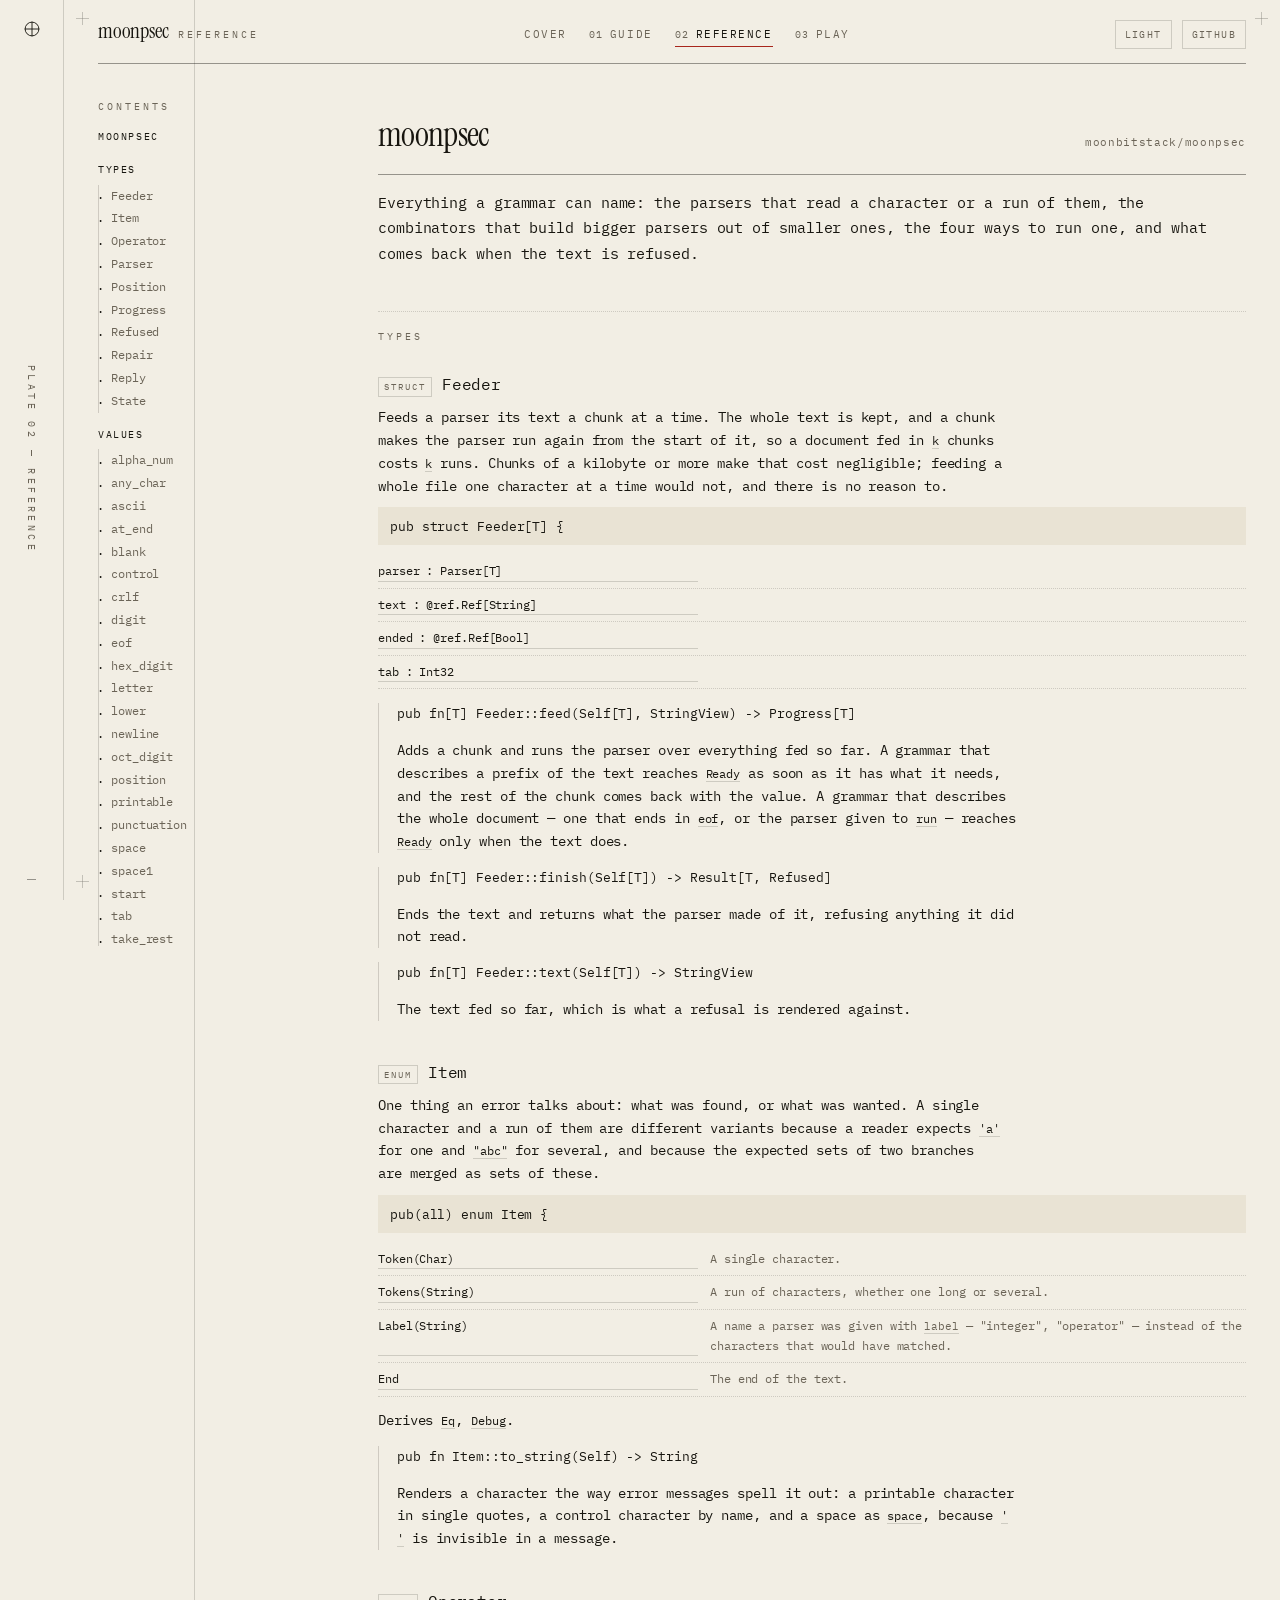
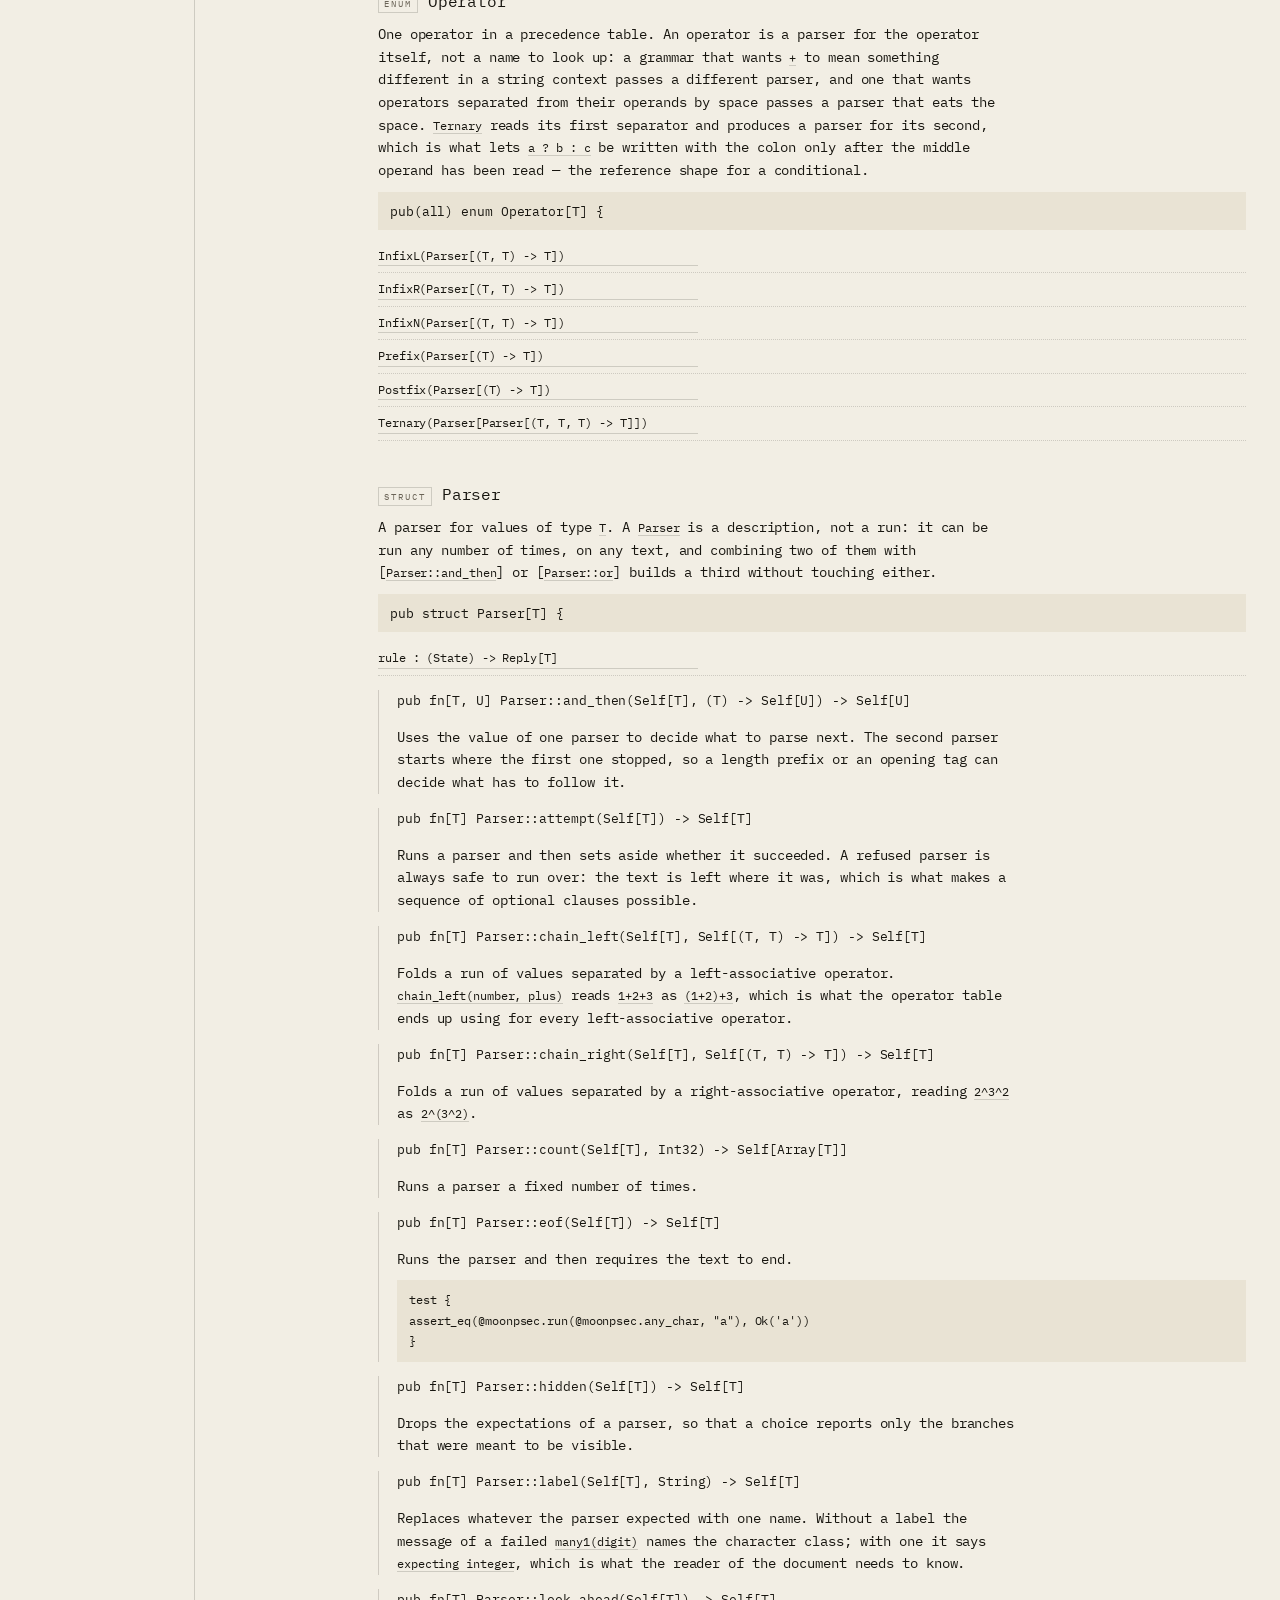
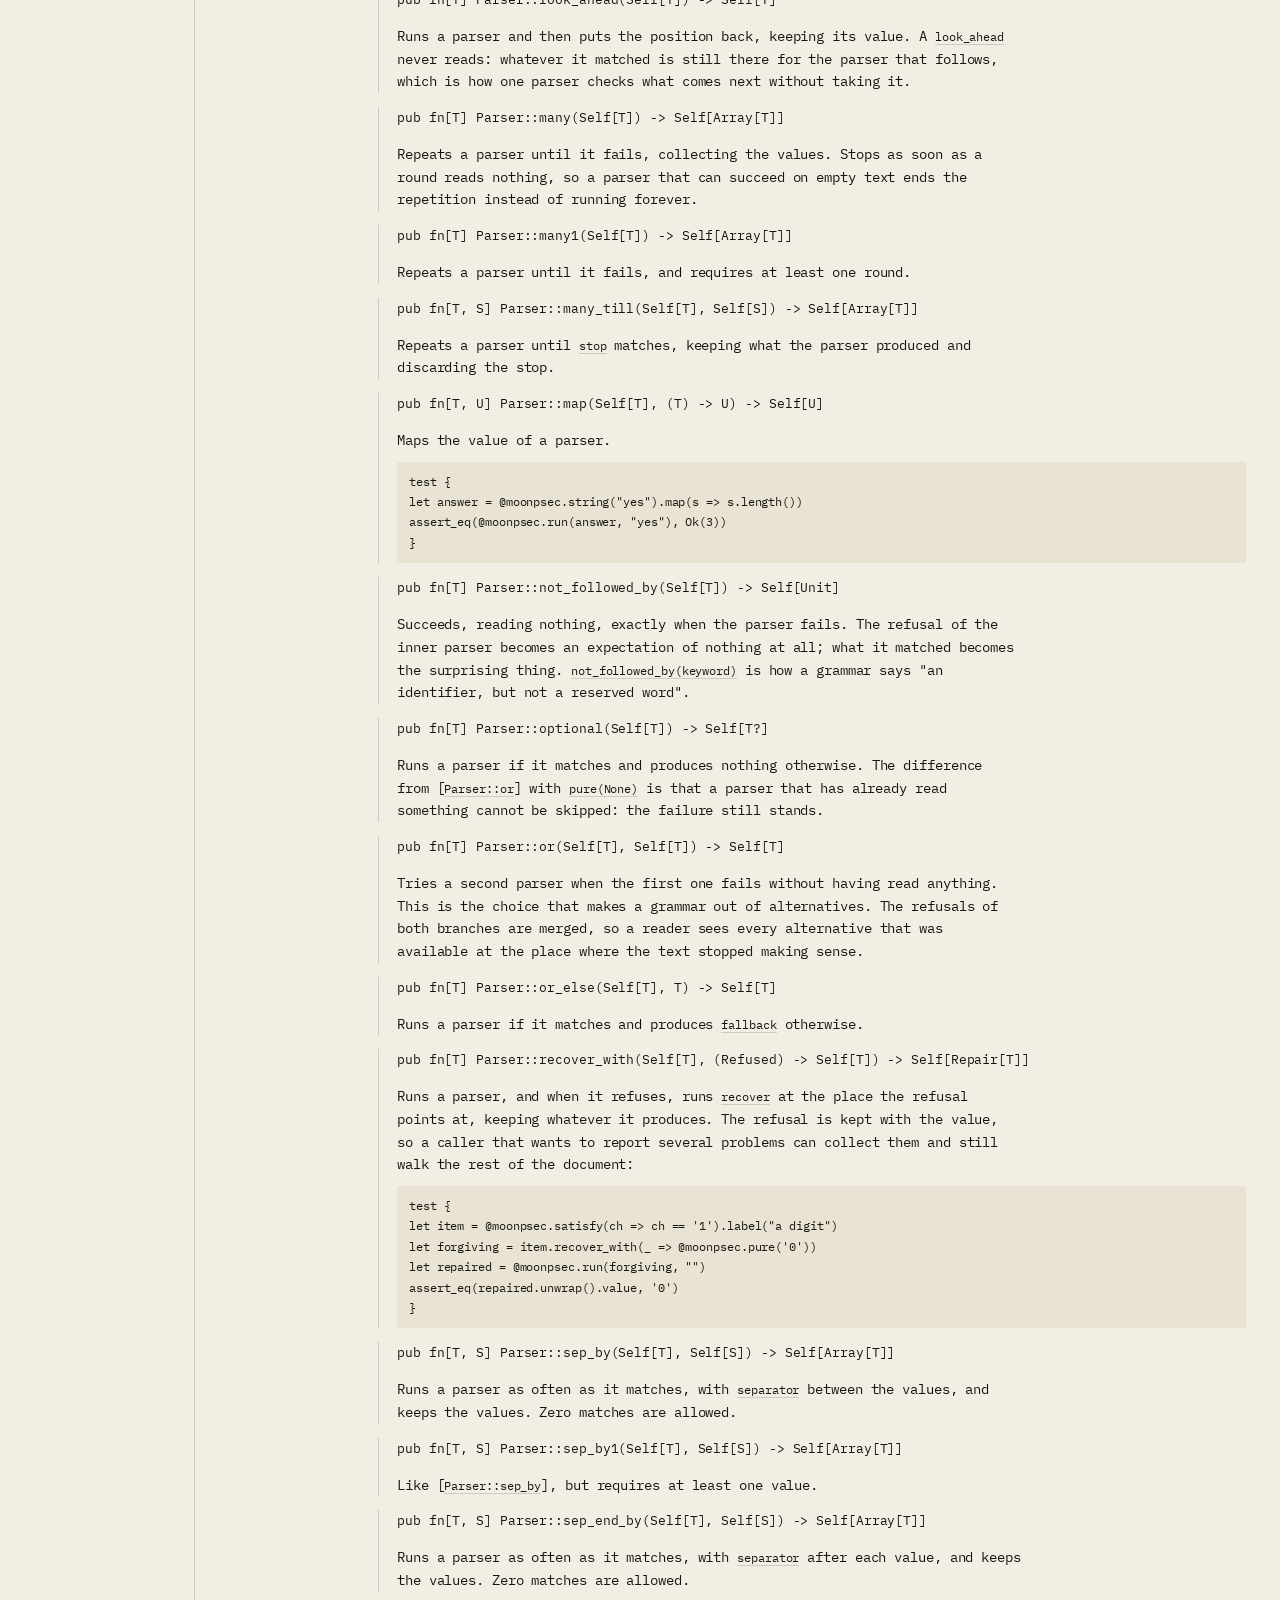
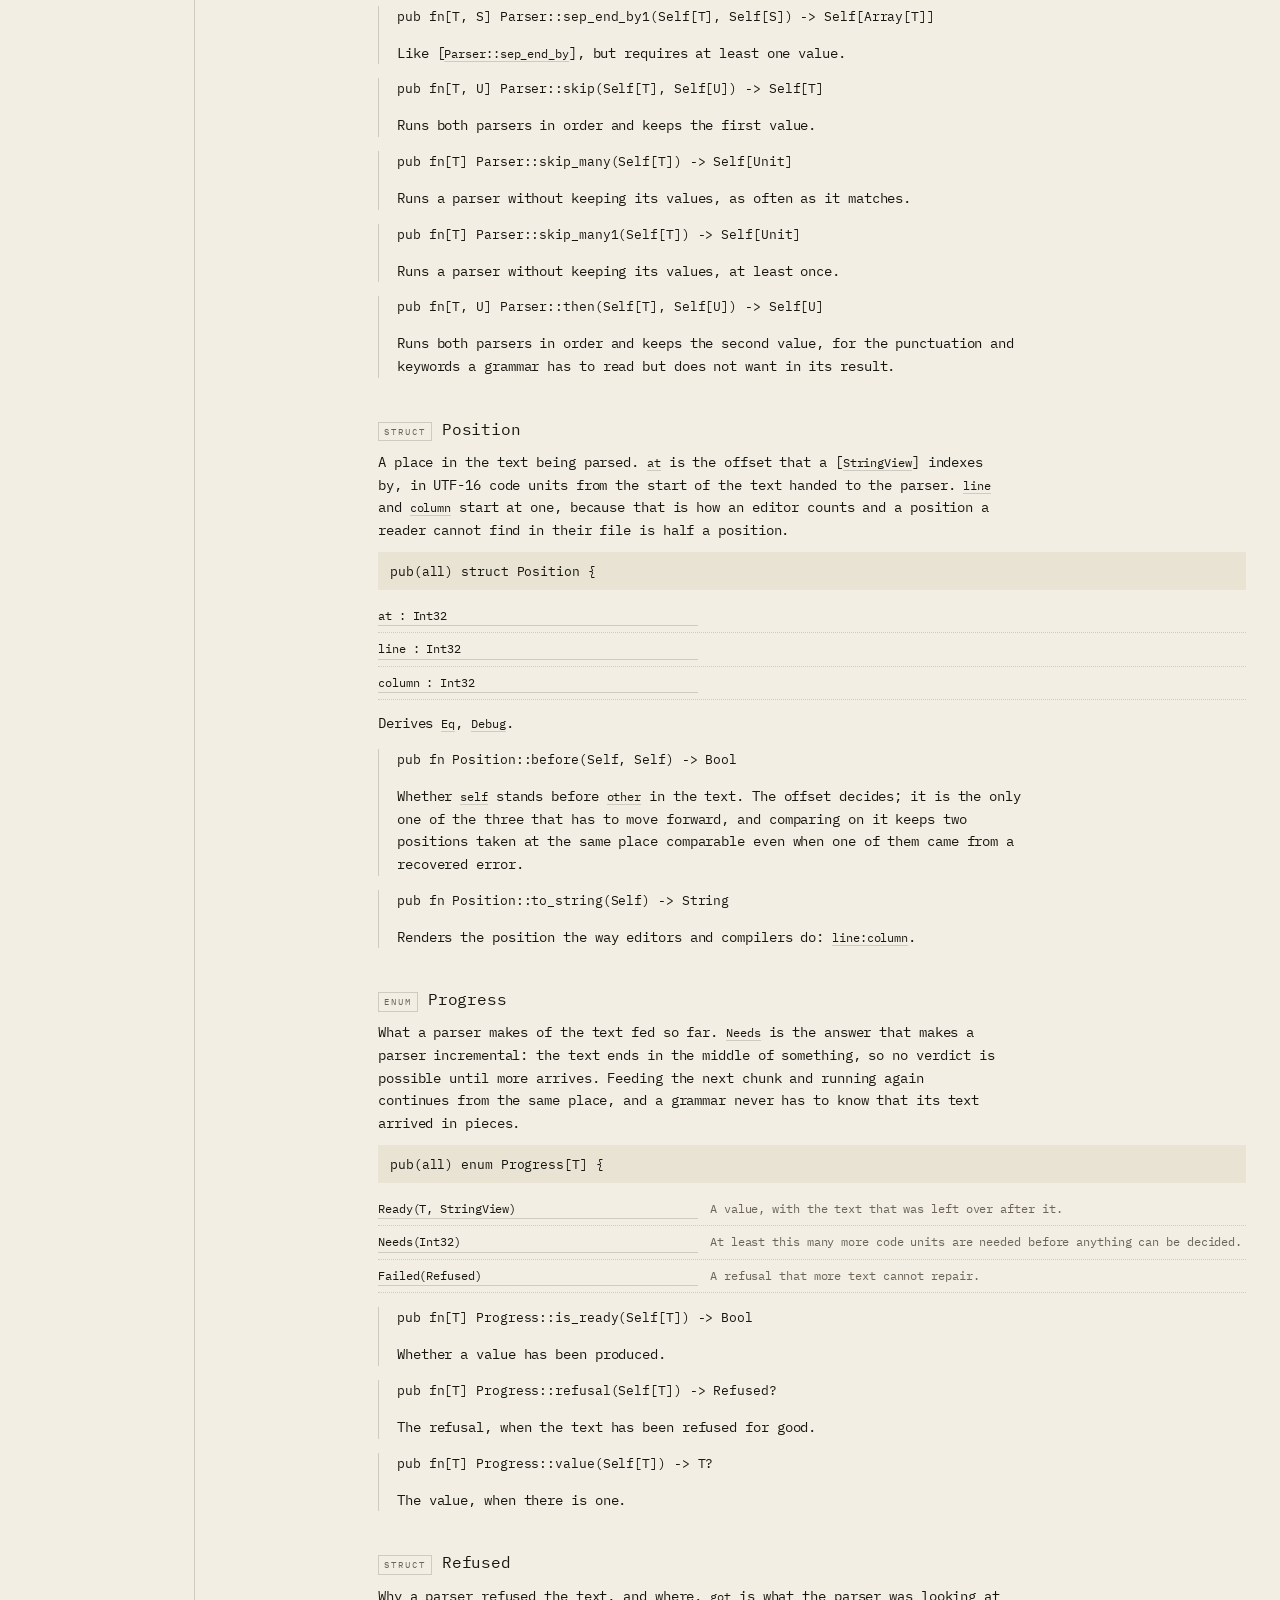
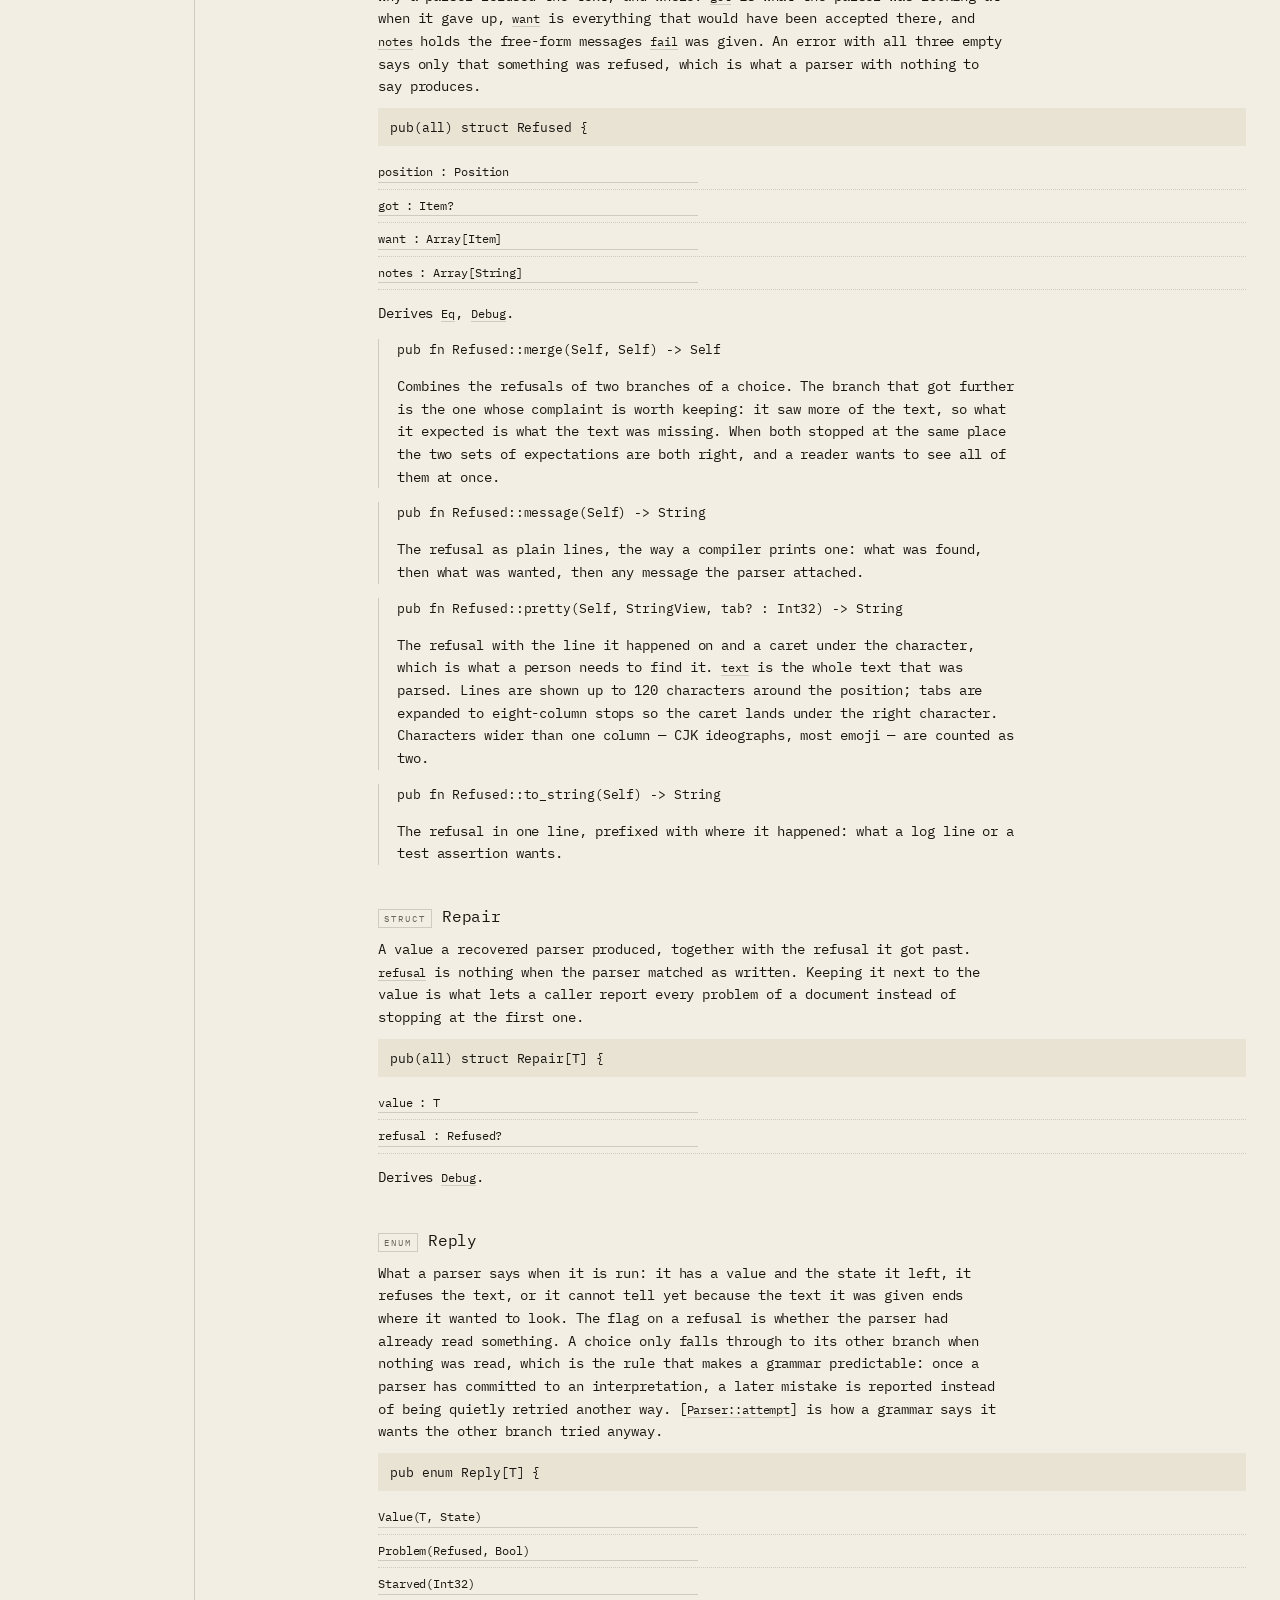
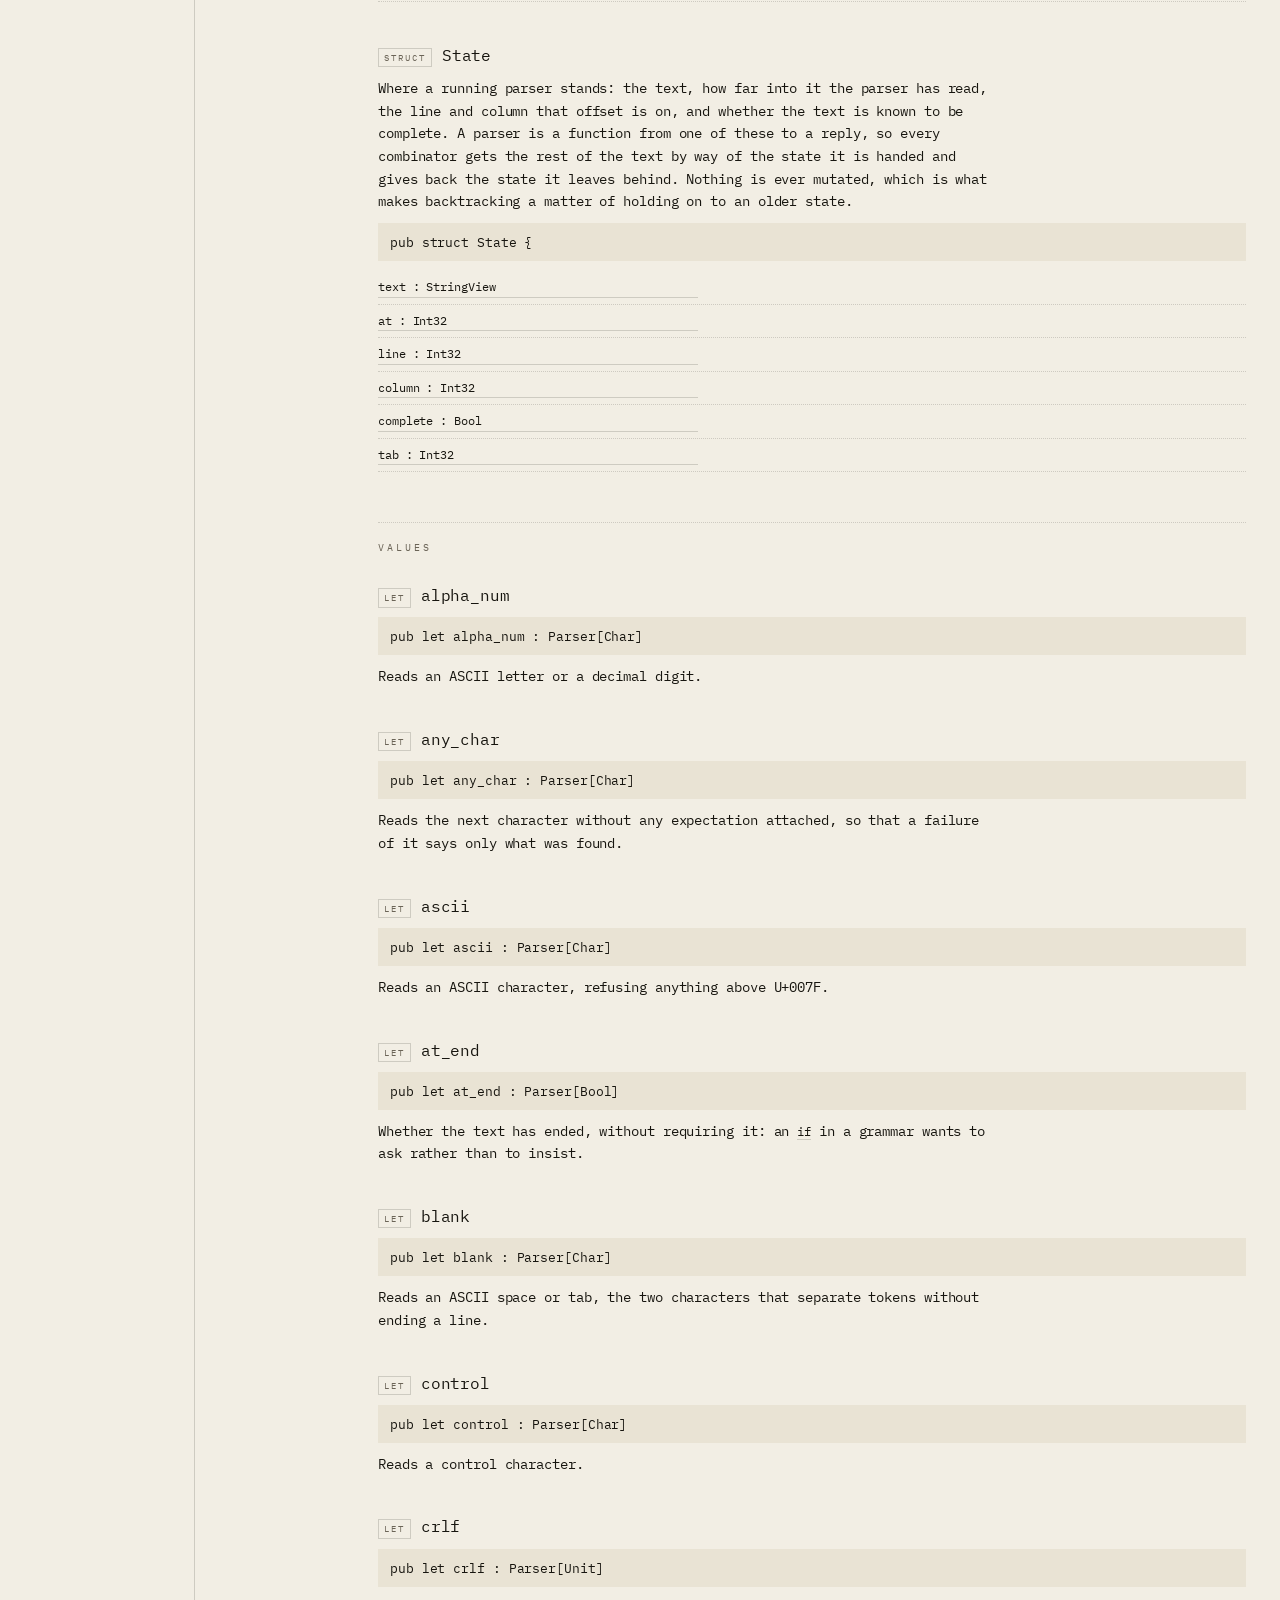
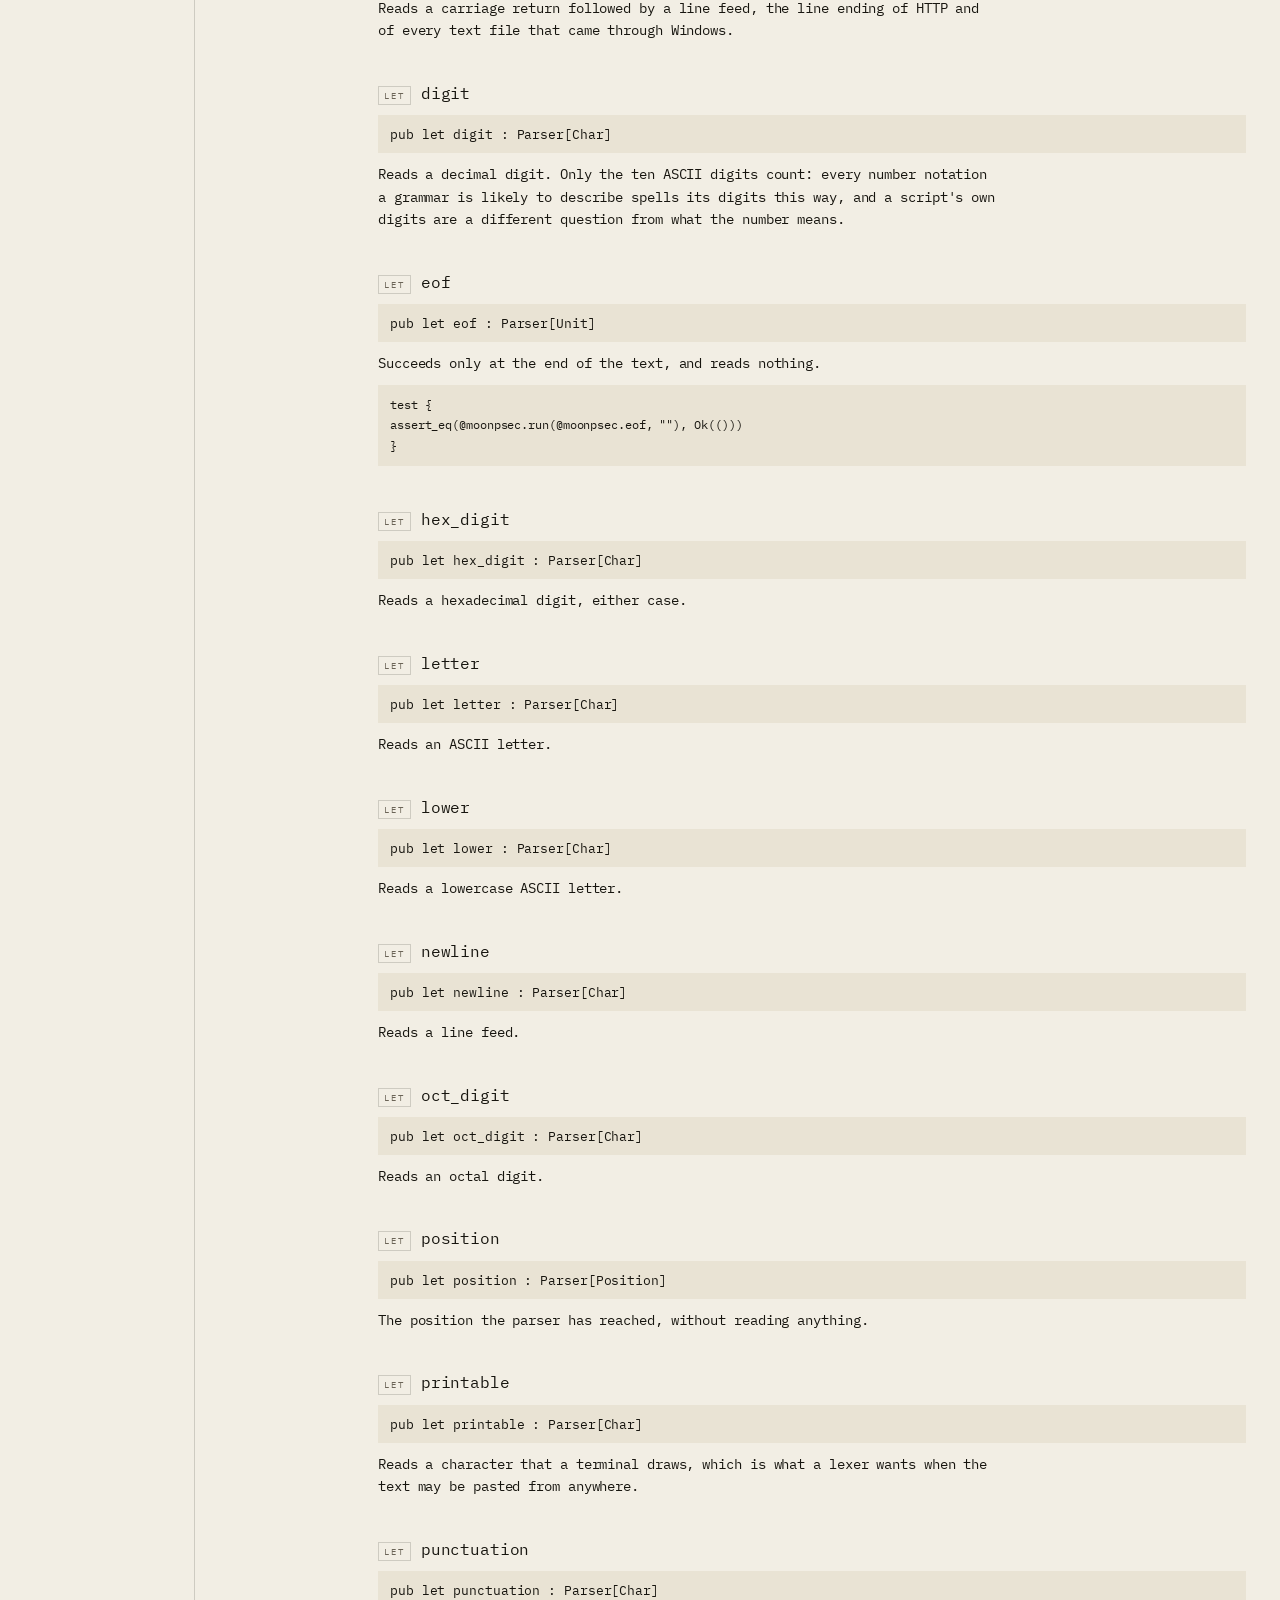
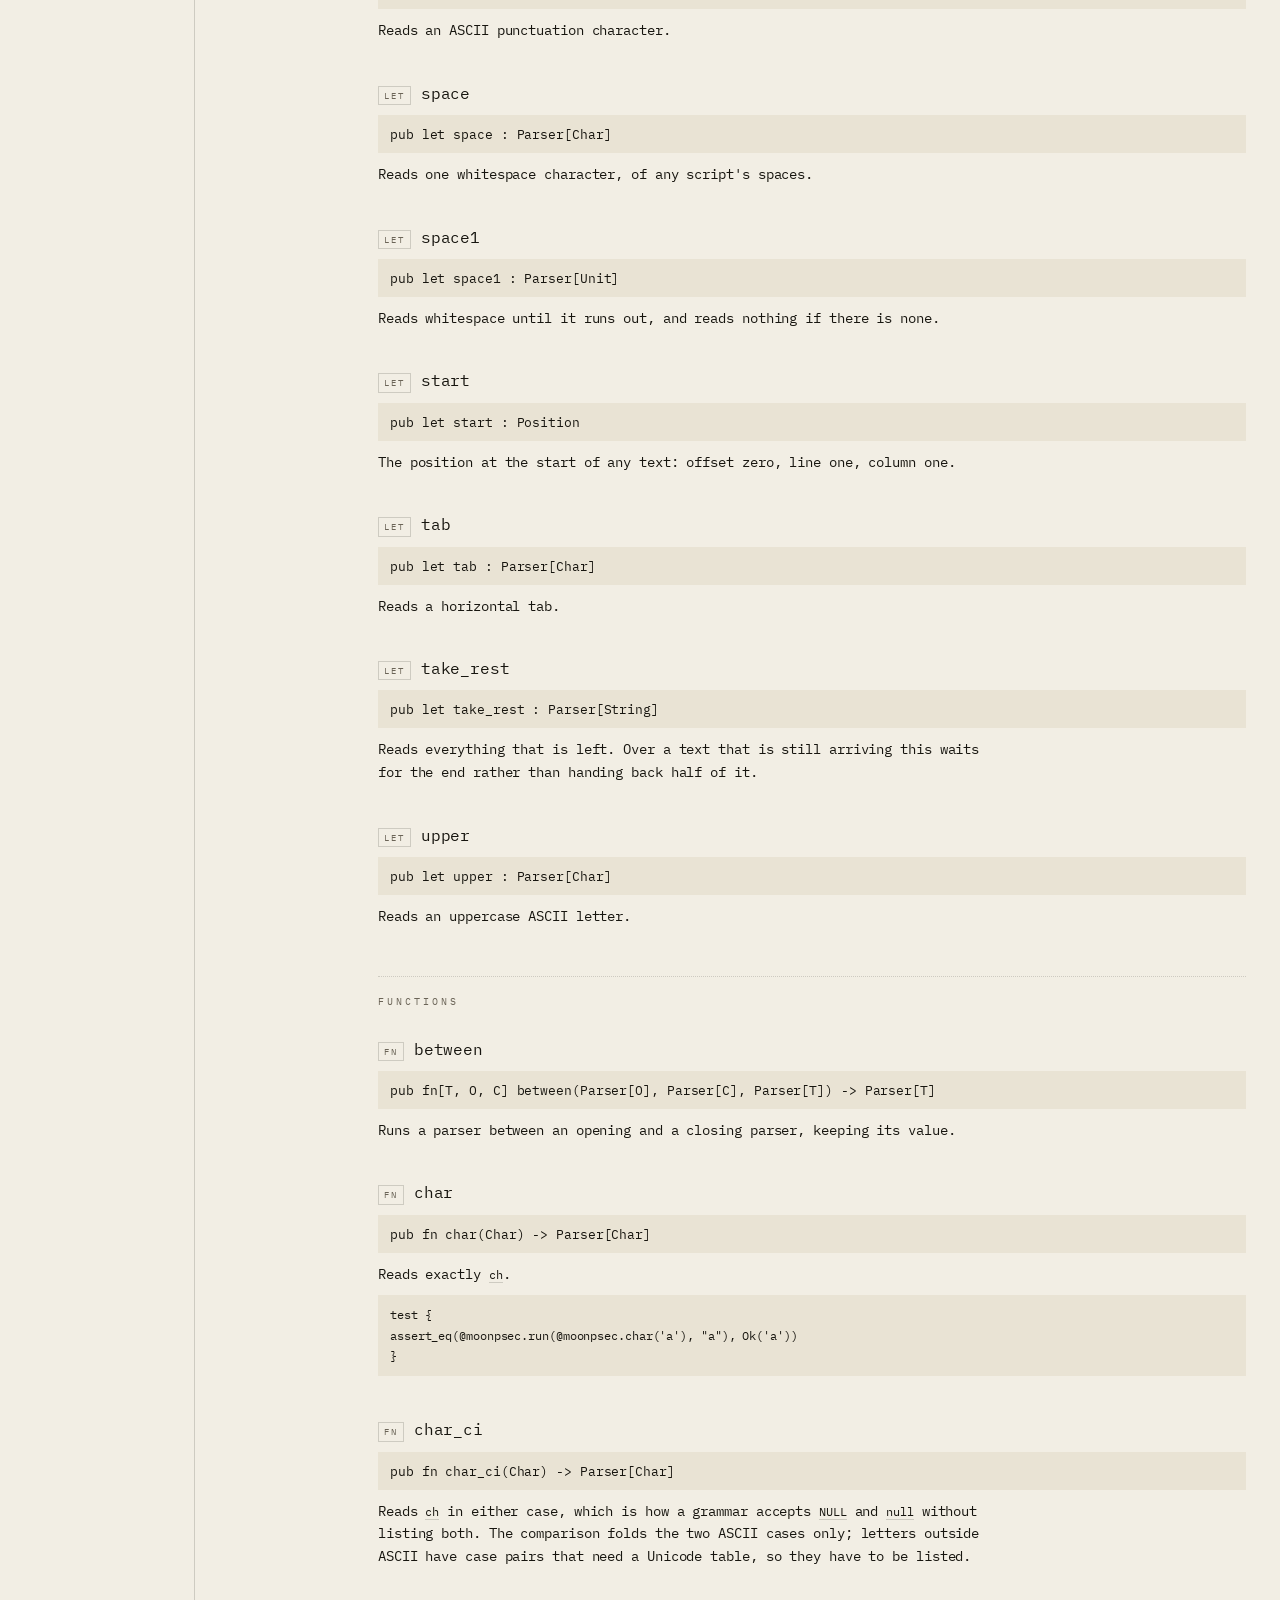
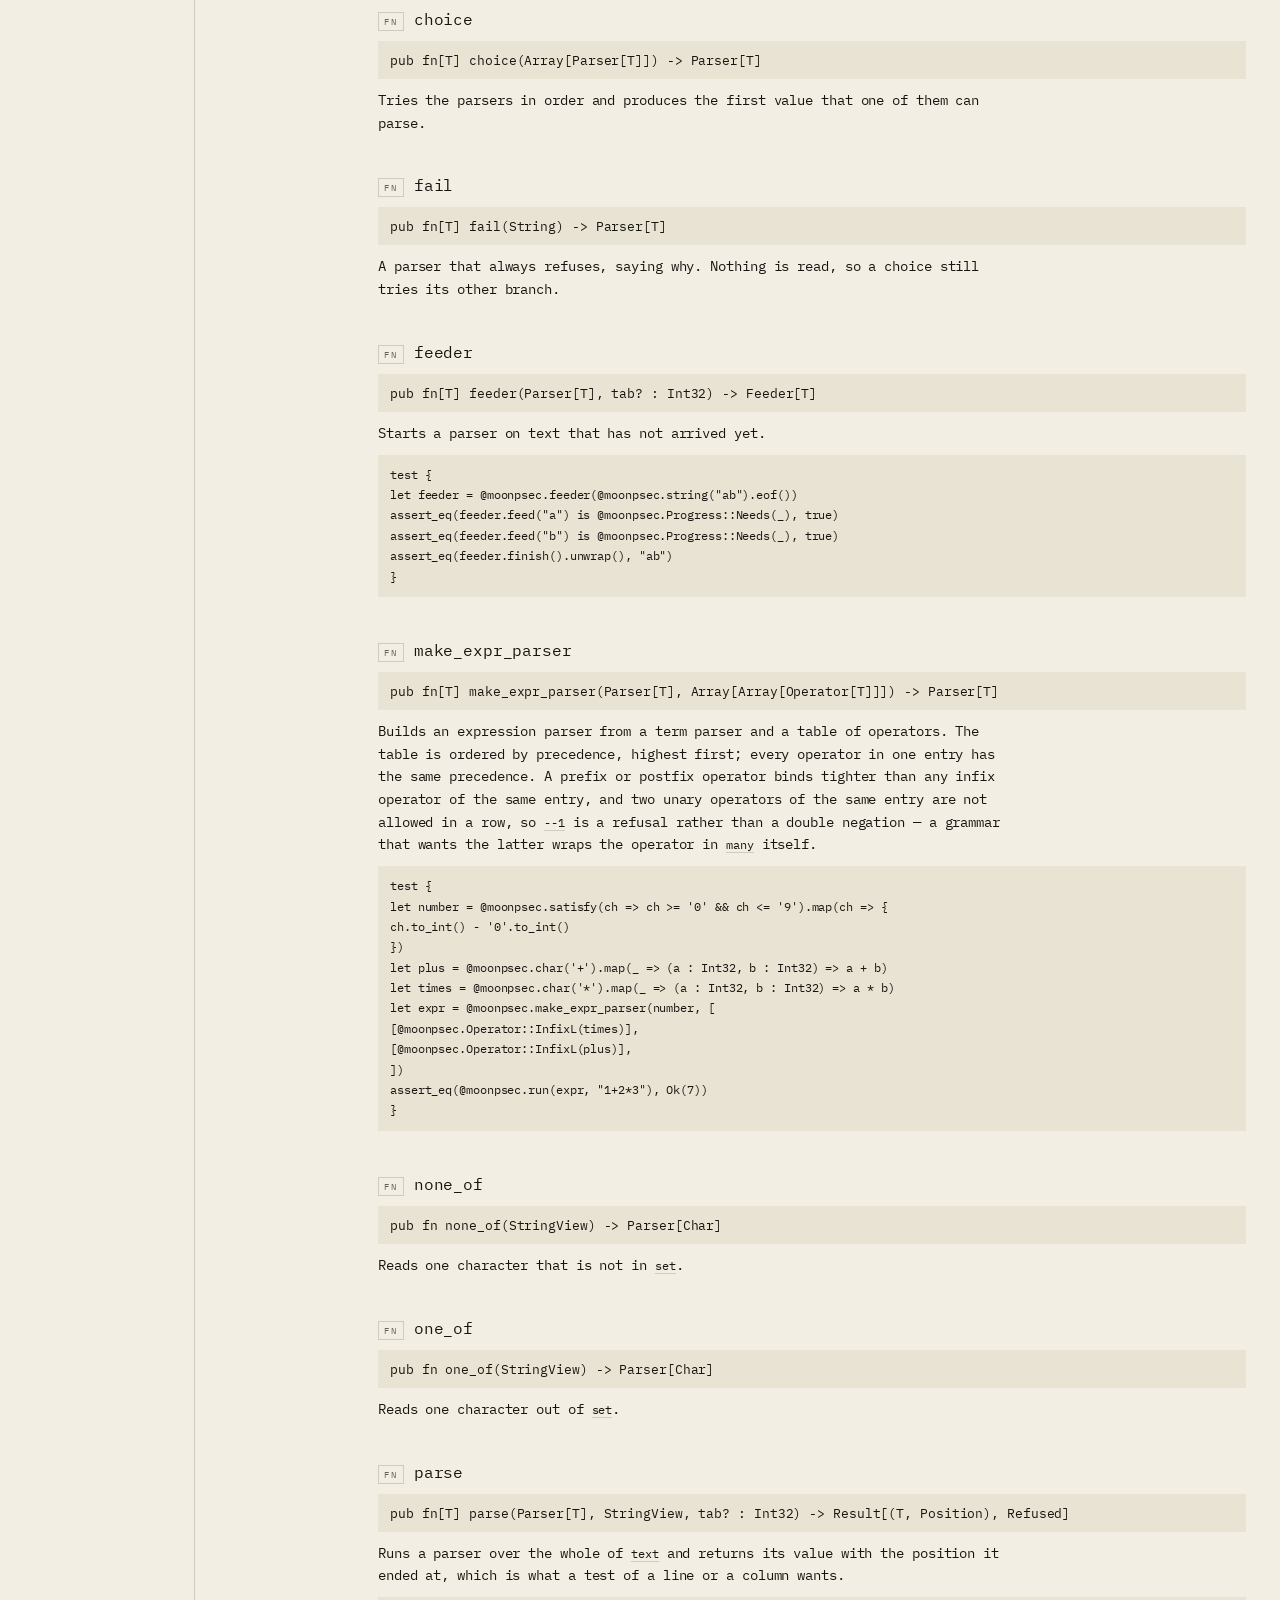
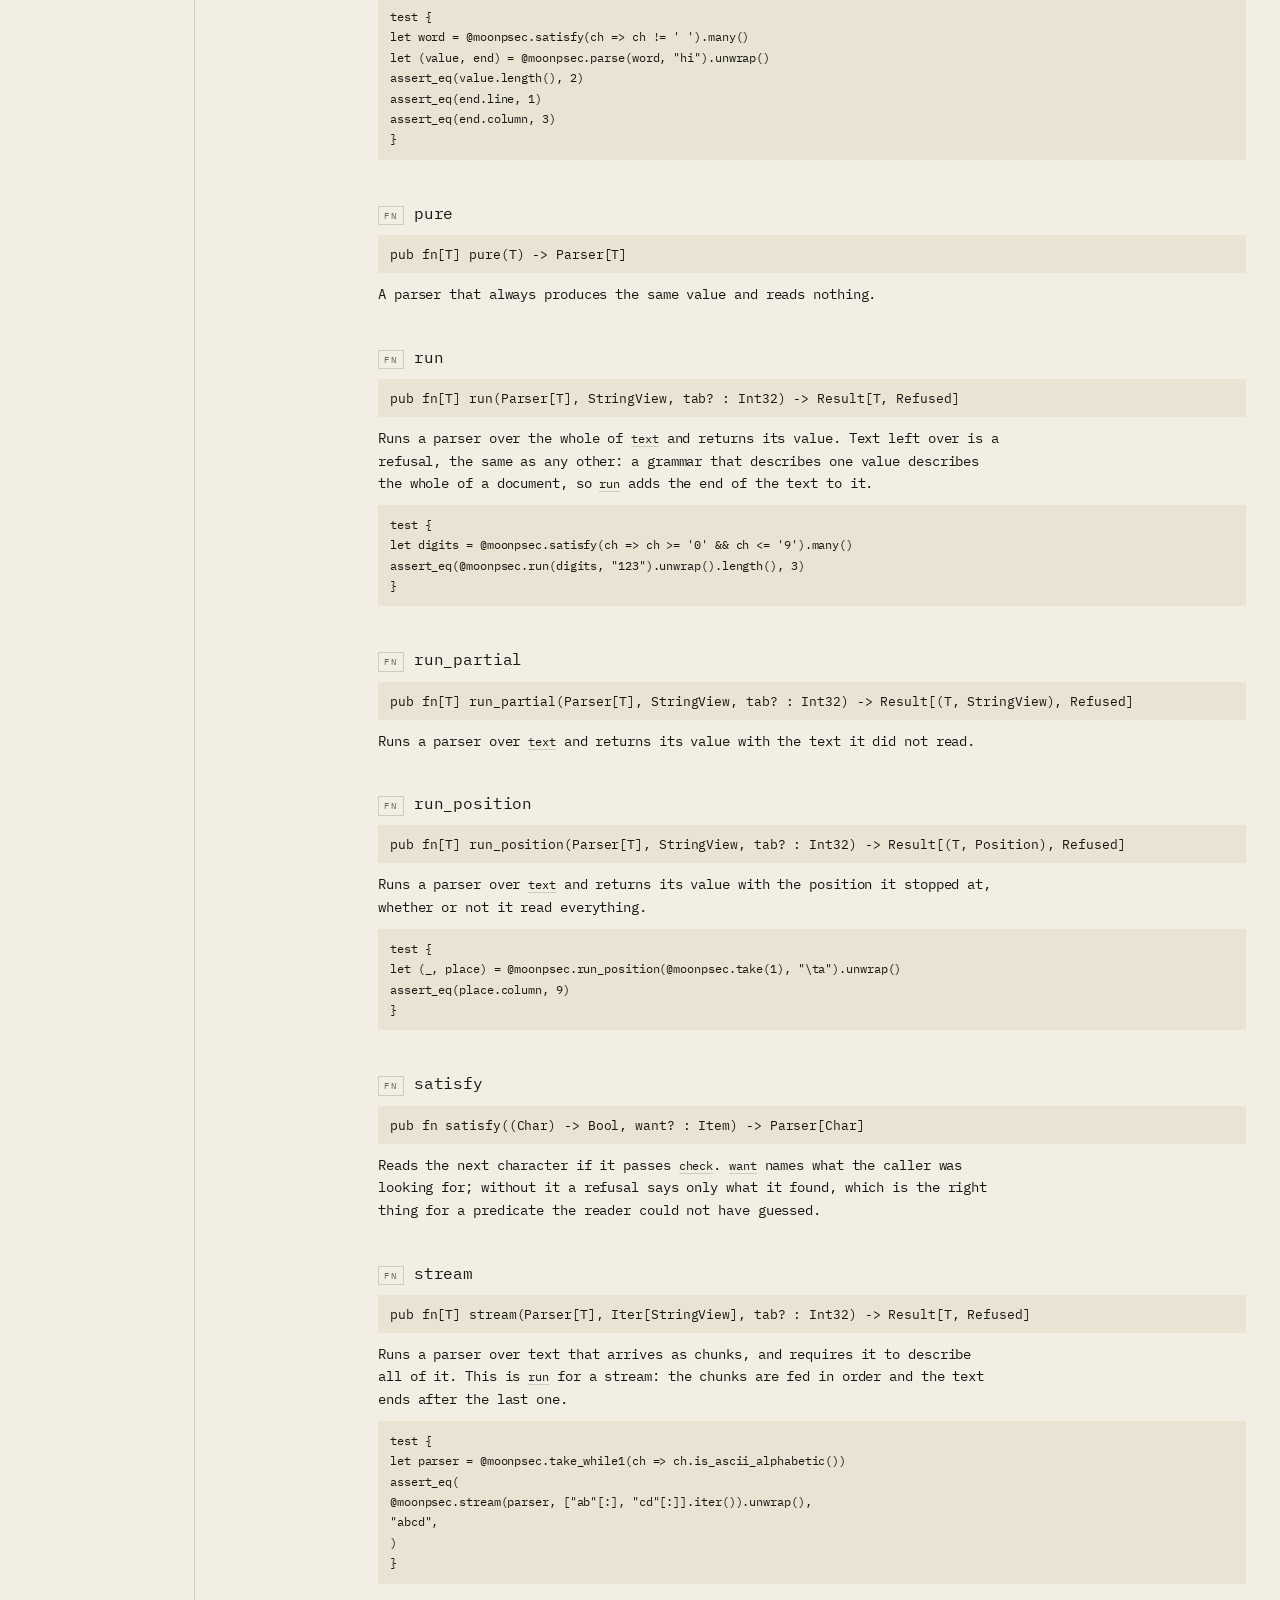
==== commit 25e77377: "docs(site): give the cover its own identity, apart from the plates. The home page was assembled from" ====
--- a/docs/api.html
+++ b/docs/api.html
@@ -24,7 +24,7 @@
     <line x1="12" y1="4" x2="12" y2="20"></line>
     <circle cx="12" cy="12" r="7.5"></circle>
   </svg>
-  <div class="spine">plate 03 — reference</div>
+  <div class="spine">plate 02 — reference</div>
   <div class="tick"></div>
 </div>
 <div class="reg tl" aria-hidden="true"></div>
@@ -36,10 +36,10 @@
   <header class="masthead">
     <div class="name">moonpsec<span>reference</span></div>
     <nav class="pages" aria-label="Pages">
-      <a href="index.html"><span class="n">01</span>plate</a>
-      <a href="guide.html"><span class="n">02</span>guide</a>
-      <a href="api.html" aria-current="page"><span class="n">03</span>reference</a>
-      <a href="demo.html"><span class="n">04</span>play</a>
+      <a href="index.html">cover</a>
+      <a href="guide.html"><span class="n">01</span>guide</a>
+      <a href="api.html" aria-current="page"><span class="n">02</span>reference</a>
+      <a href="demo.html"><span class="n">03</span>play</a>
     </nav>
     <div class="tools">
       <button class="ghost" data-theme-toggle aria-label="Switch theme">light</button>
@@ -504,7 +504,7 @@
         <span>
           <a href="https://github.com/moonbitstack/moonpsec">source</a> ·
           <a href="https://mooncakes.io/docs/moonbitstack/moonpsec">mooncakes</a> ·
-          <a href="index.html">plate</a> ·
+          <a href="index.html">cover</a> ·
           <a href="guide.html">guide</a>
         </span>
       </footer>
--- a/docs/assets/site.css
+++ b/docs/assets/site.css
@@ -102,6 +102,38 @@
 
 ::selection { background: var(--red-soft); color: var(--ink); }
 
+/* ---------- what a pointer may select ----------
+   The page is a plate: the rail, the rules, the diagrams, the tape and its
+   readouts are furniture, and a drag that starts on furniture is a slip, not a
+   copy. Prose and code are text and stay selectable. `body` carries the
+   furniture default, so anything added later is furniture until it is named. */
+
+body {
+  -webkit-user-select: none;
+  user-select: none;
+}
+
+h1, h2, h3, h4, p, li, td, th, blockquote, dl, dt, dd, figcaption,
+pre, code, kbd, samp, .output, .note, .field, input, textarea {
+  -webkit-user-select: text;
+  user-select: text;
+}
+
+/* Instruments, including the ones that contain a paragraph or a list of their
+   own: a bench that lets a drag select its own numbers is a bench that fights
+   the pointer. The touch callout goes with them, so a long press on a control
+   does not open the copy sheet for a word the reader did not mean to touch. */
+.rail, .rail *, .reg, .masthead, .masthead *, nav, nav *,
+.toc, .toc *, footer.colophon, footer.colophon *,
+section.band > .side, .step > .n, .label,
+.tape, .tape *, .scrub, .readout, .readout *, .samples, .samples *,
+figure.plate, figure.plate *, .tree, .tree *,
+.bench > header, .bench > header *, .chips, .chips *, [data-state] {
+  -webkit-user-select: none;
+  user-select: none;
+  -webkit-touch-callout: none;
+}
+
 a { color: inherit; text-decoration: none; }
 a:focus-visible, button:focus-visible, input:focus-visible {
   outline: 1px solid var(--red);
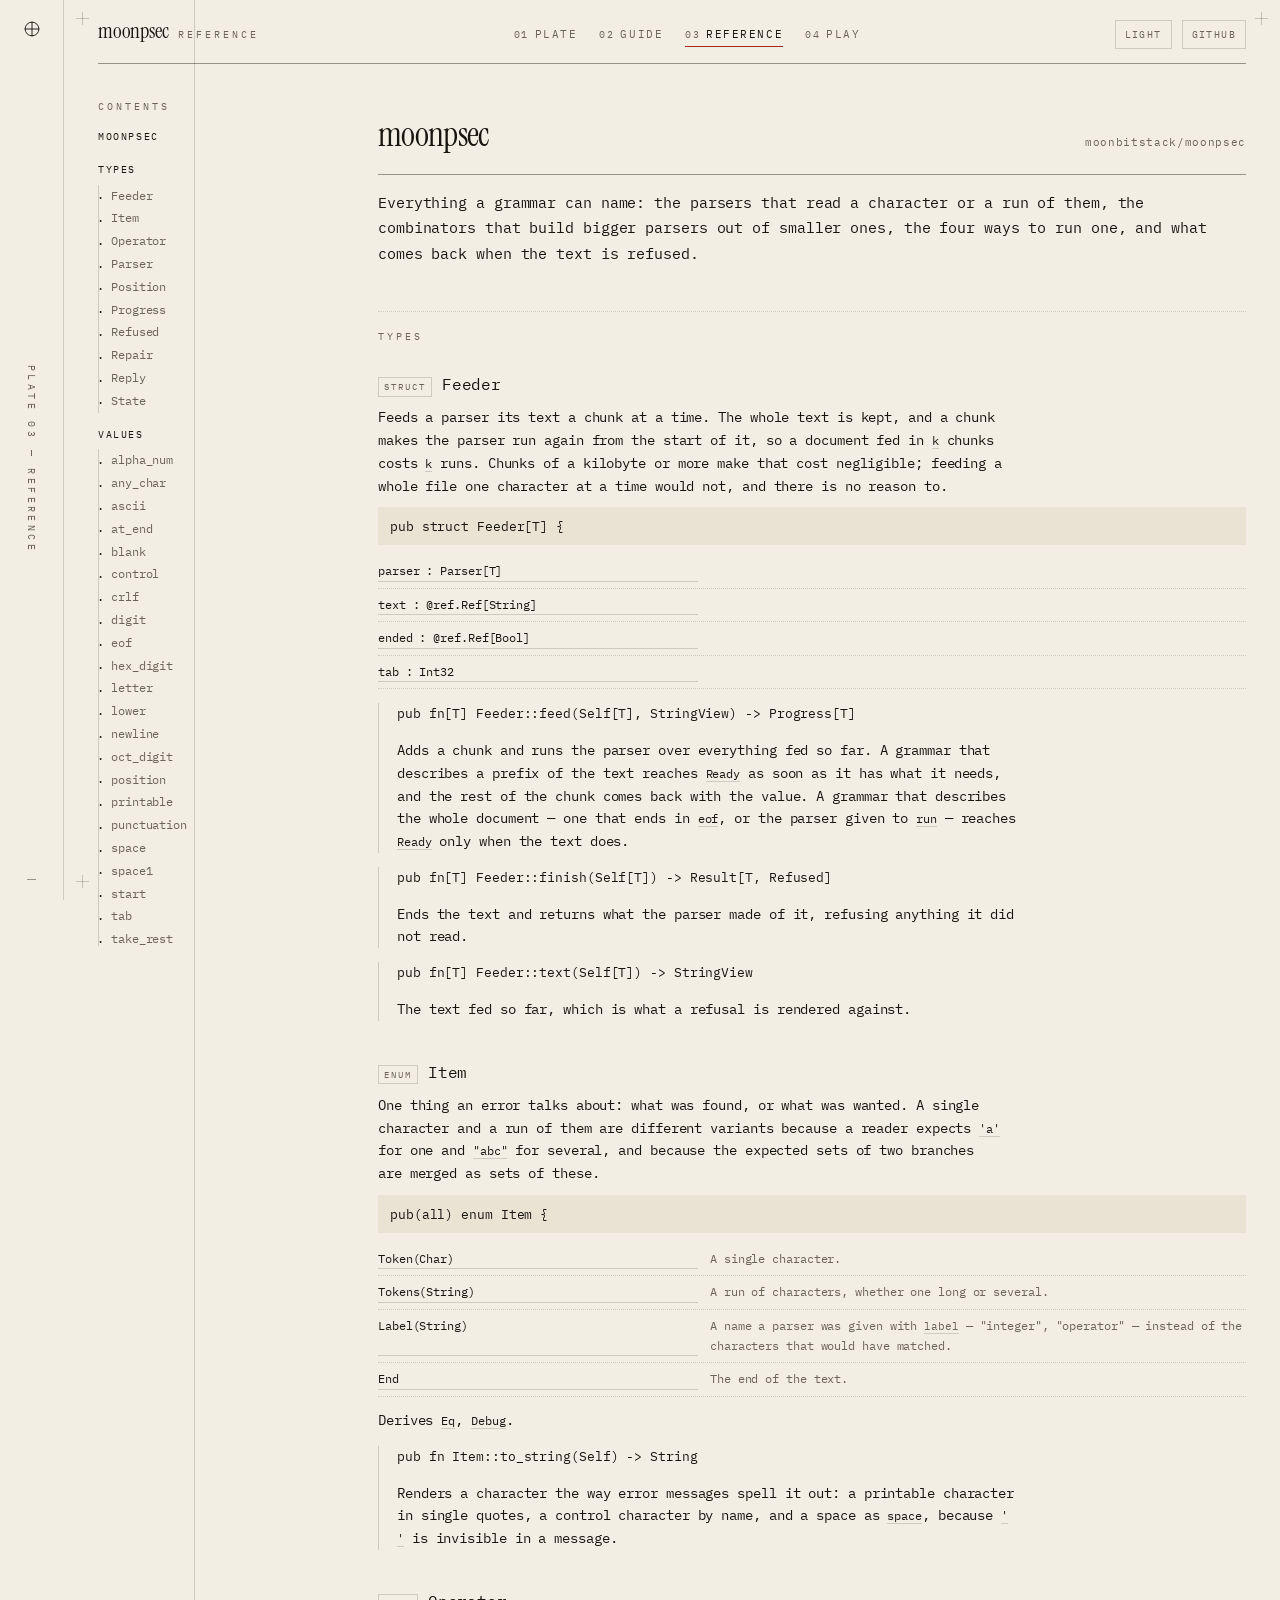
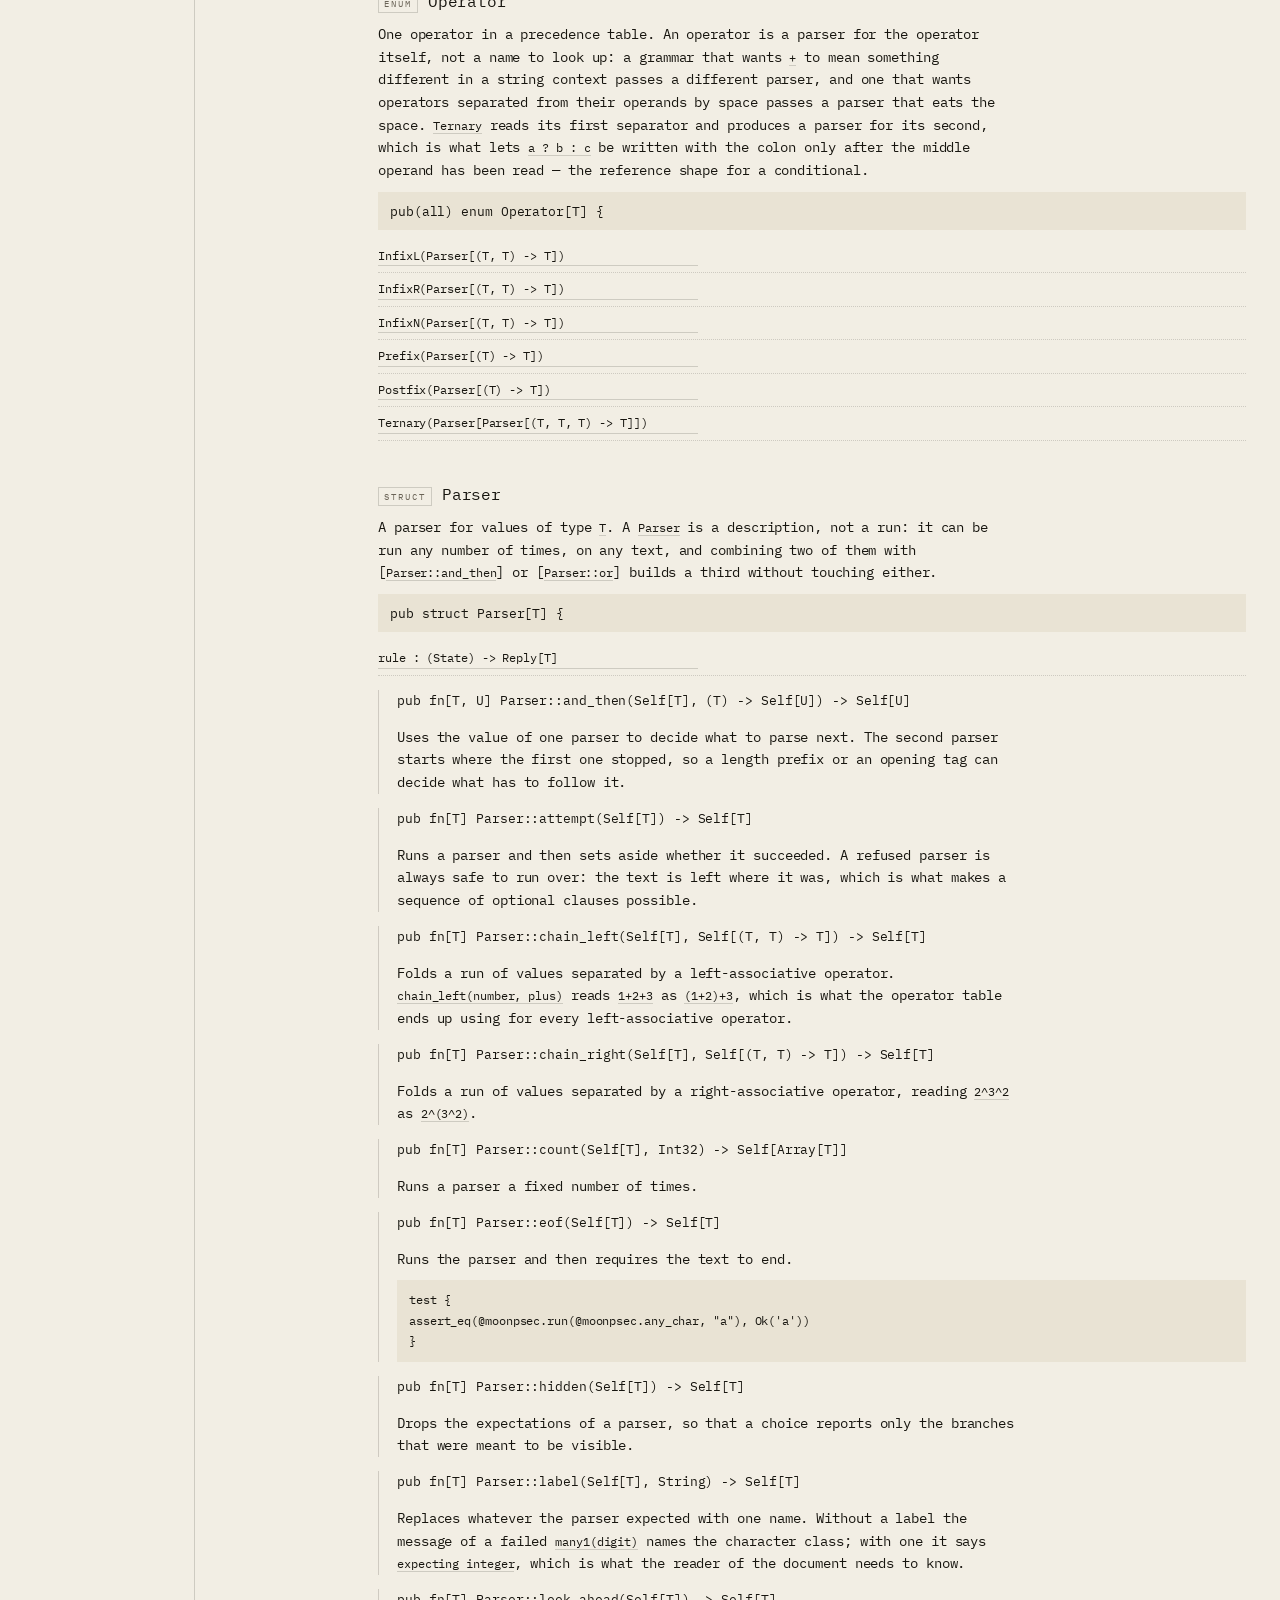
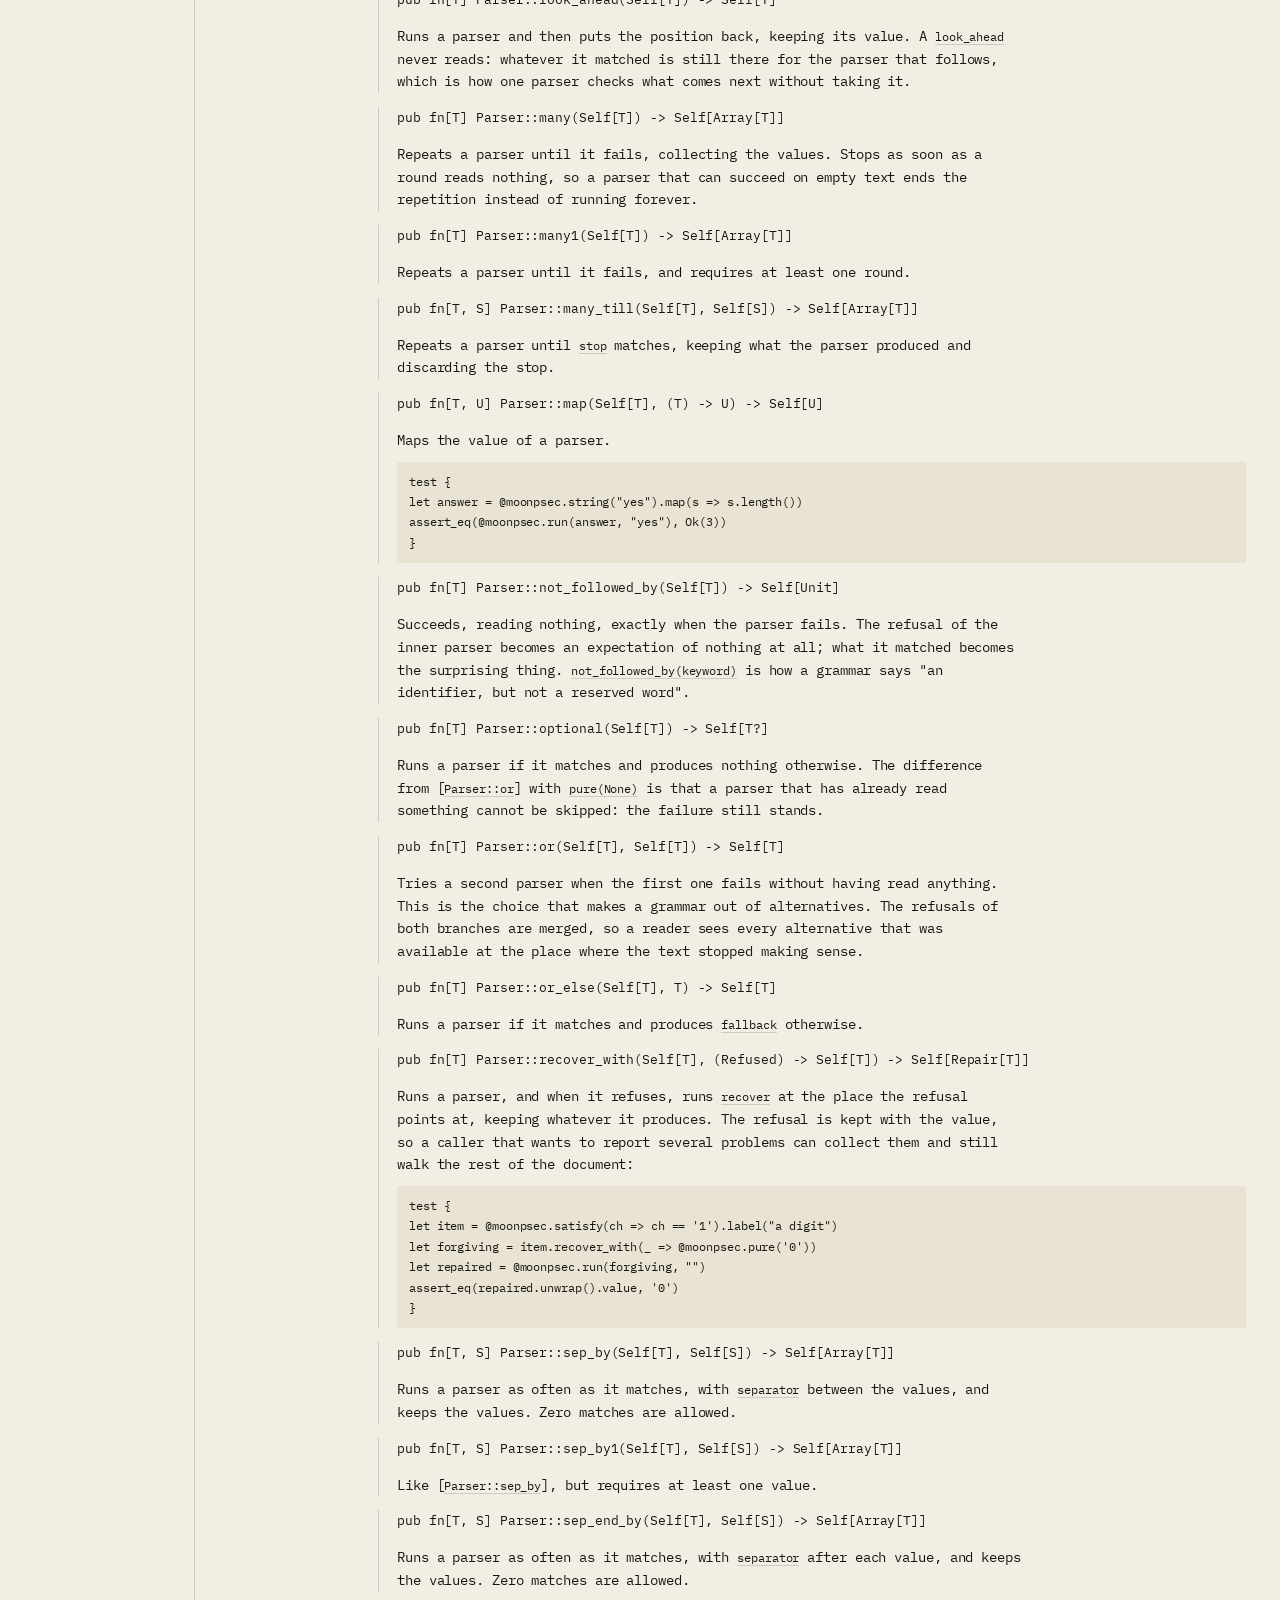
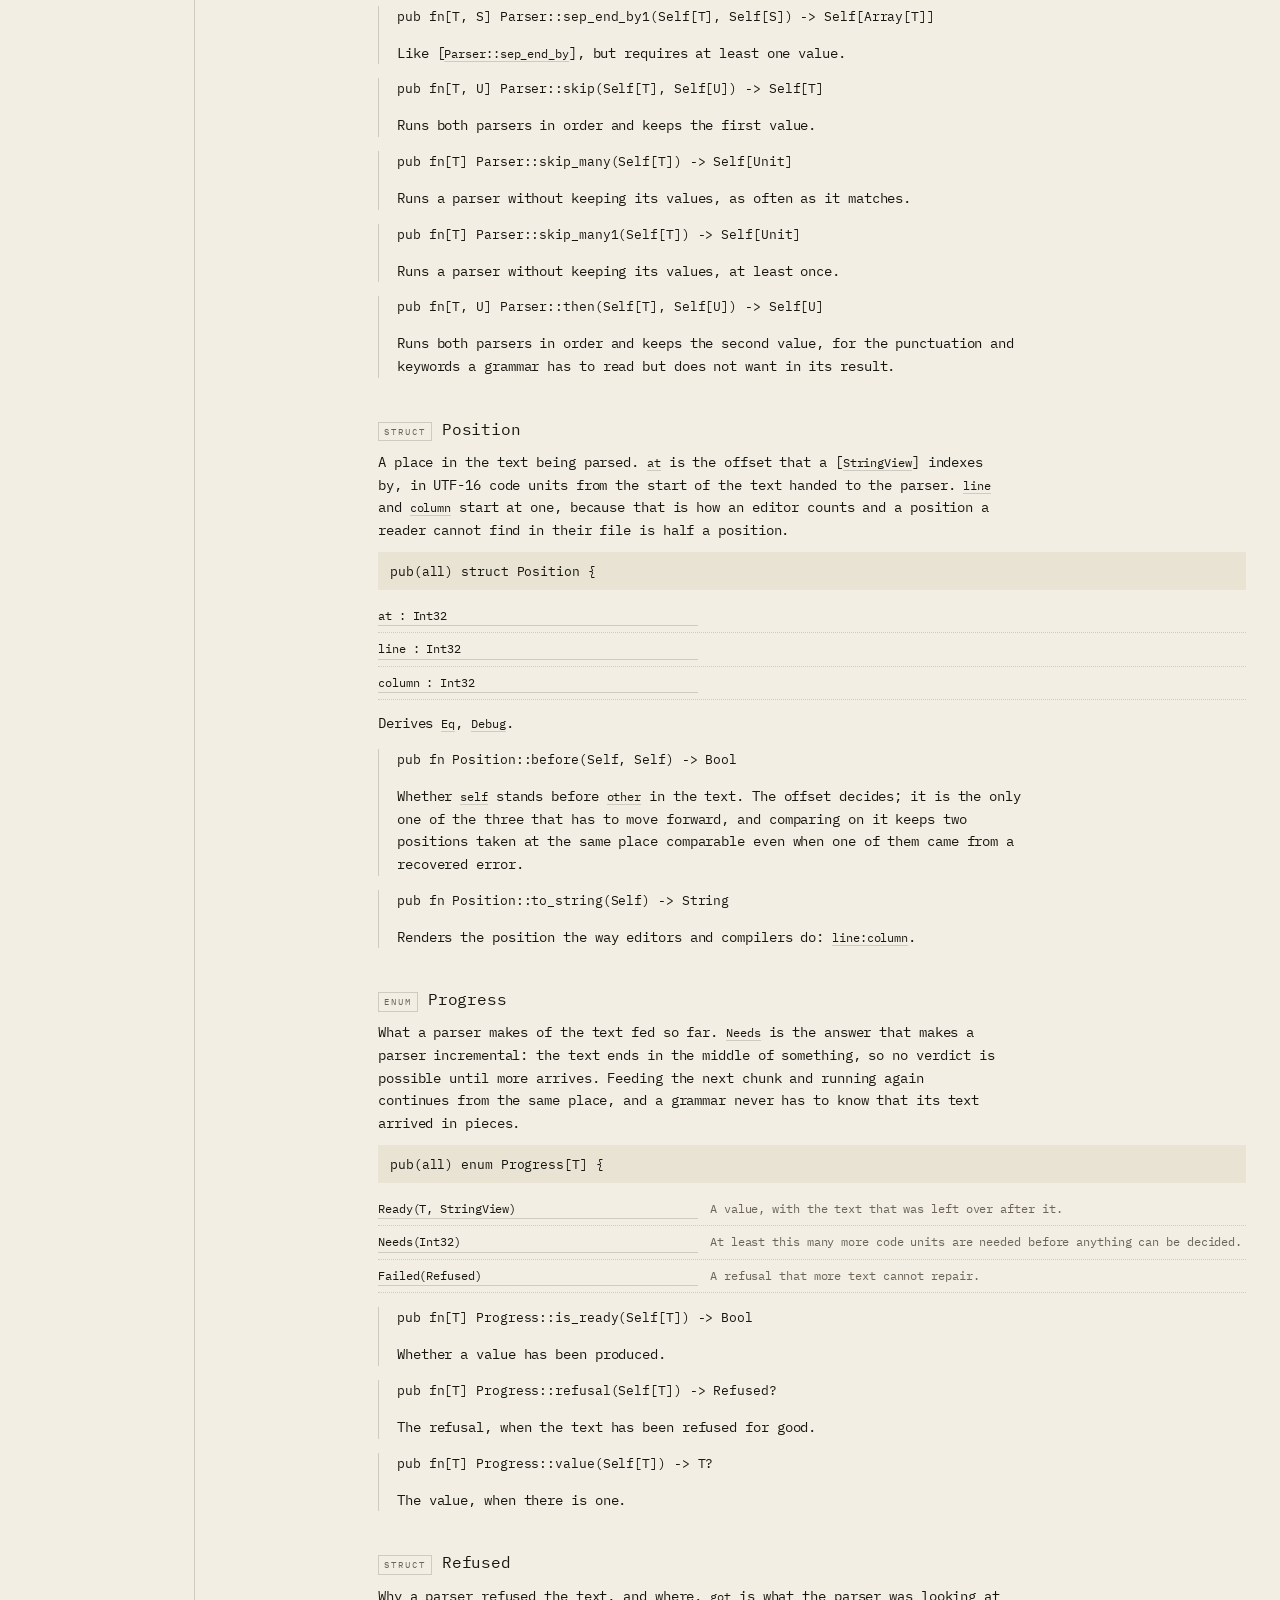
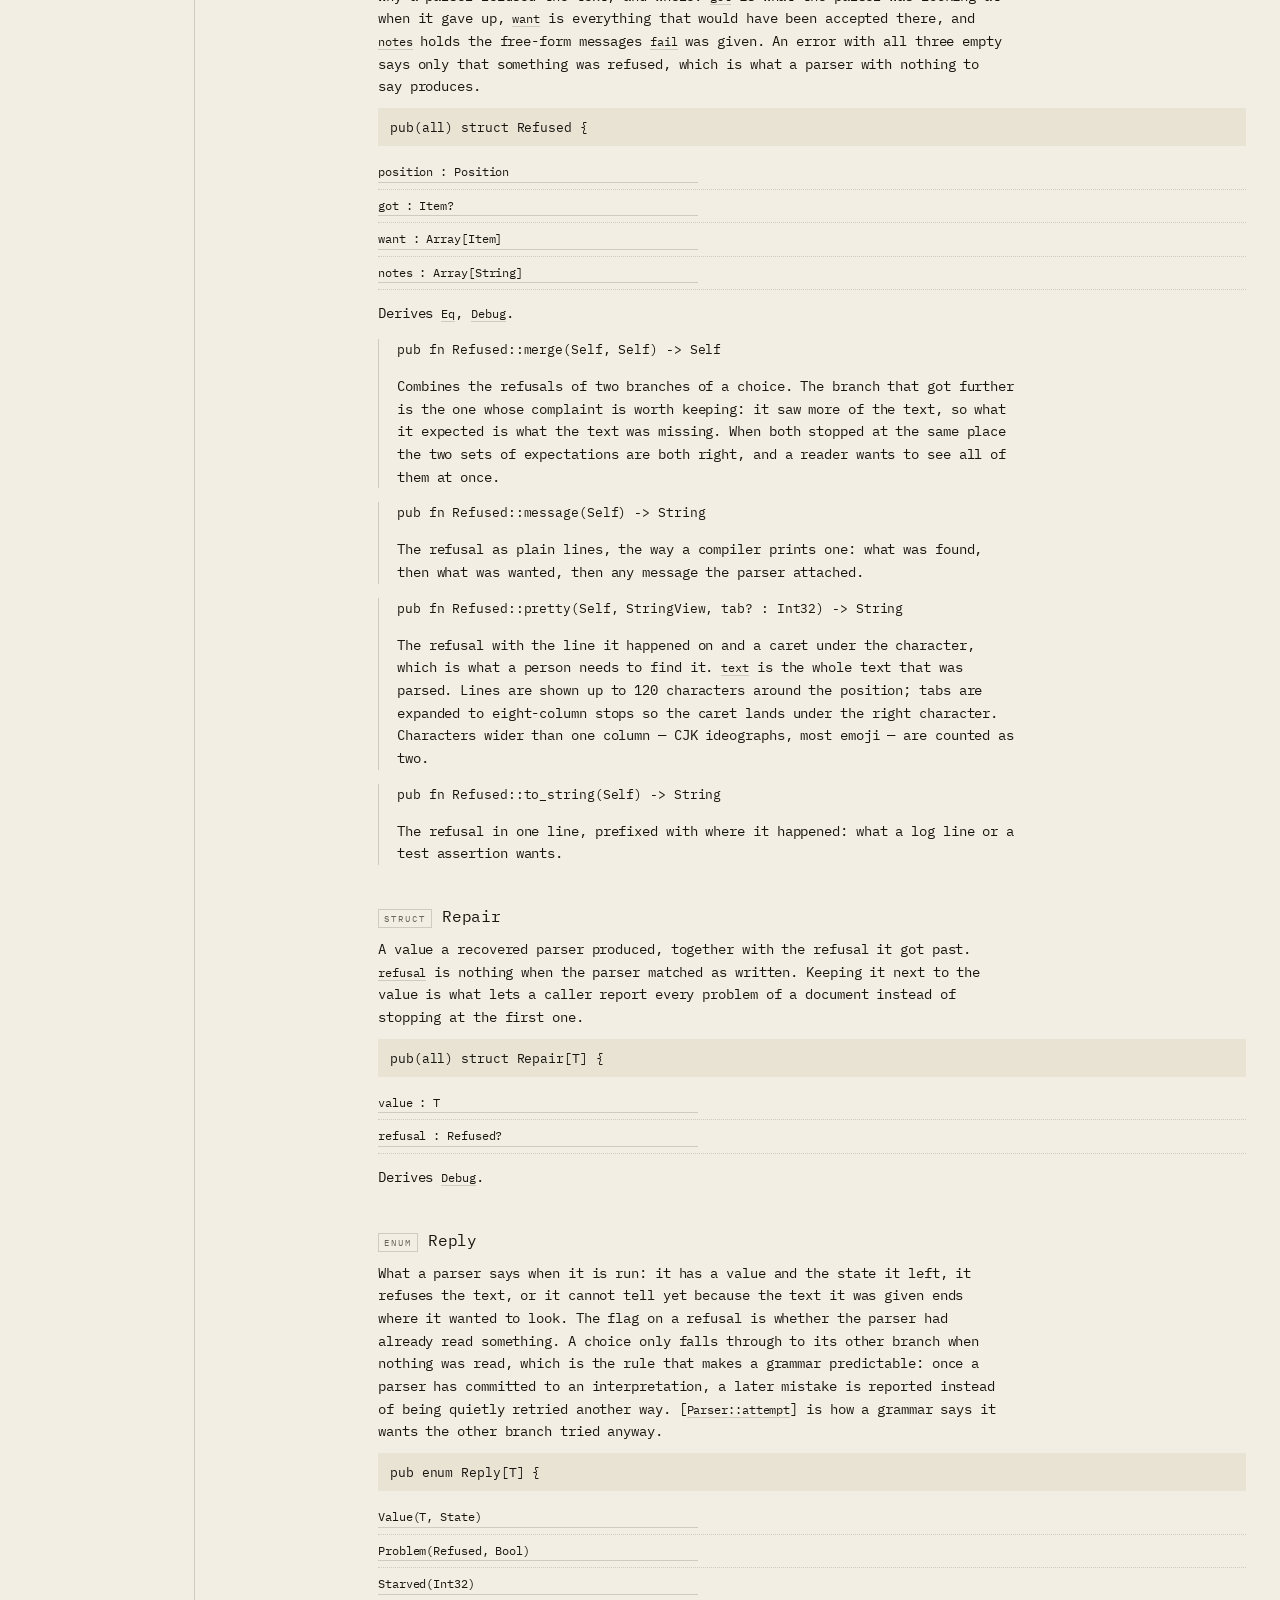
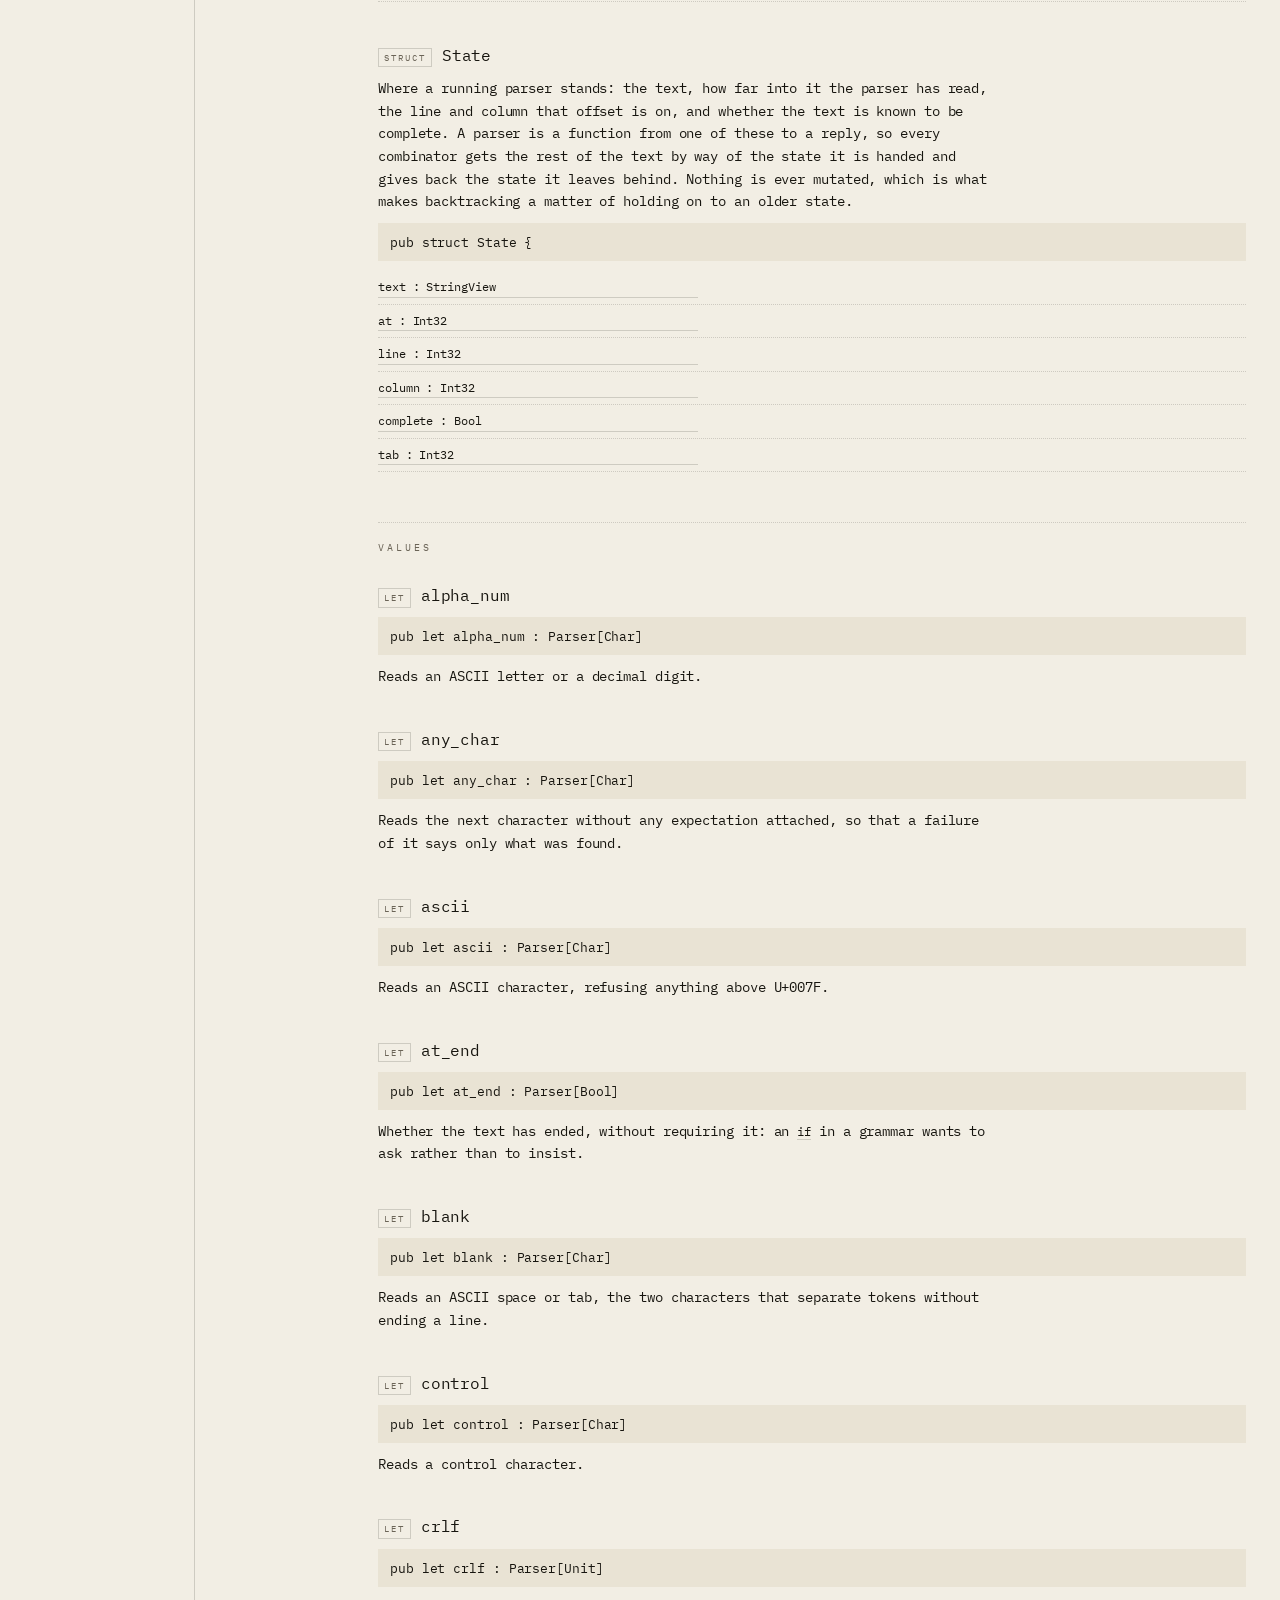
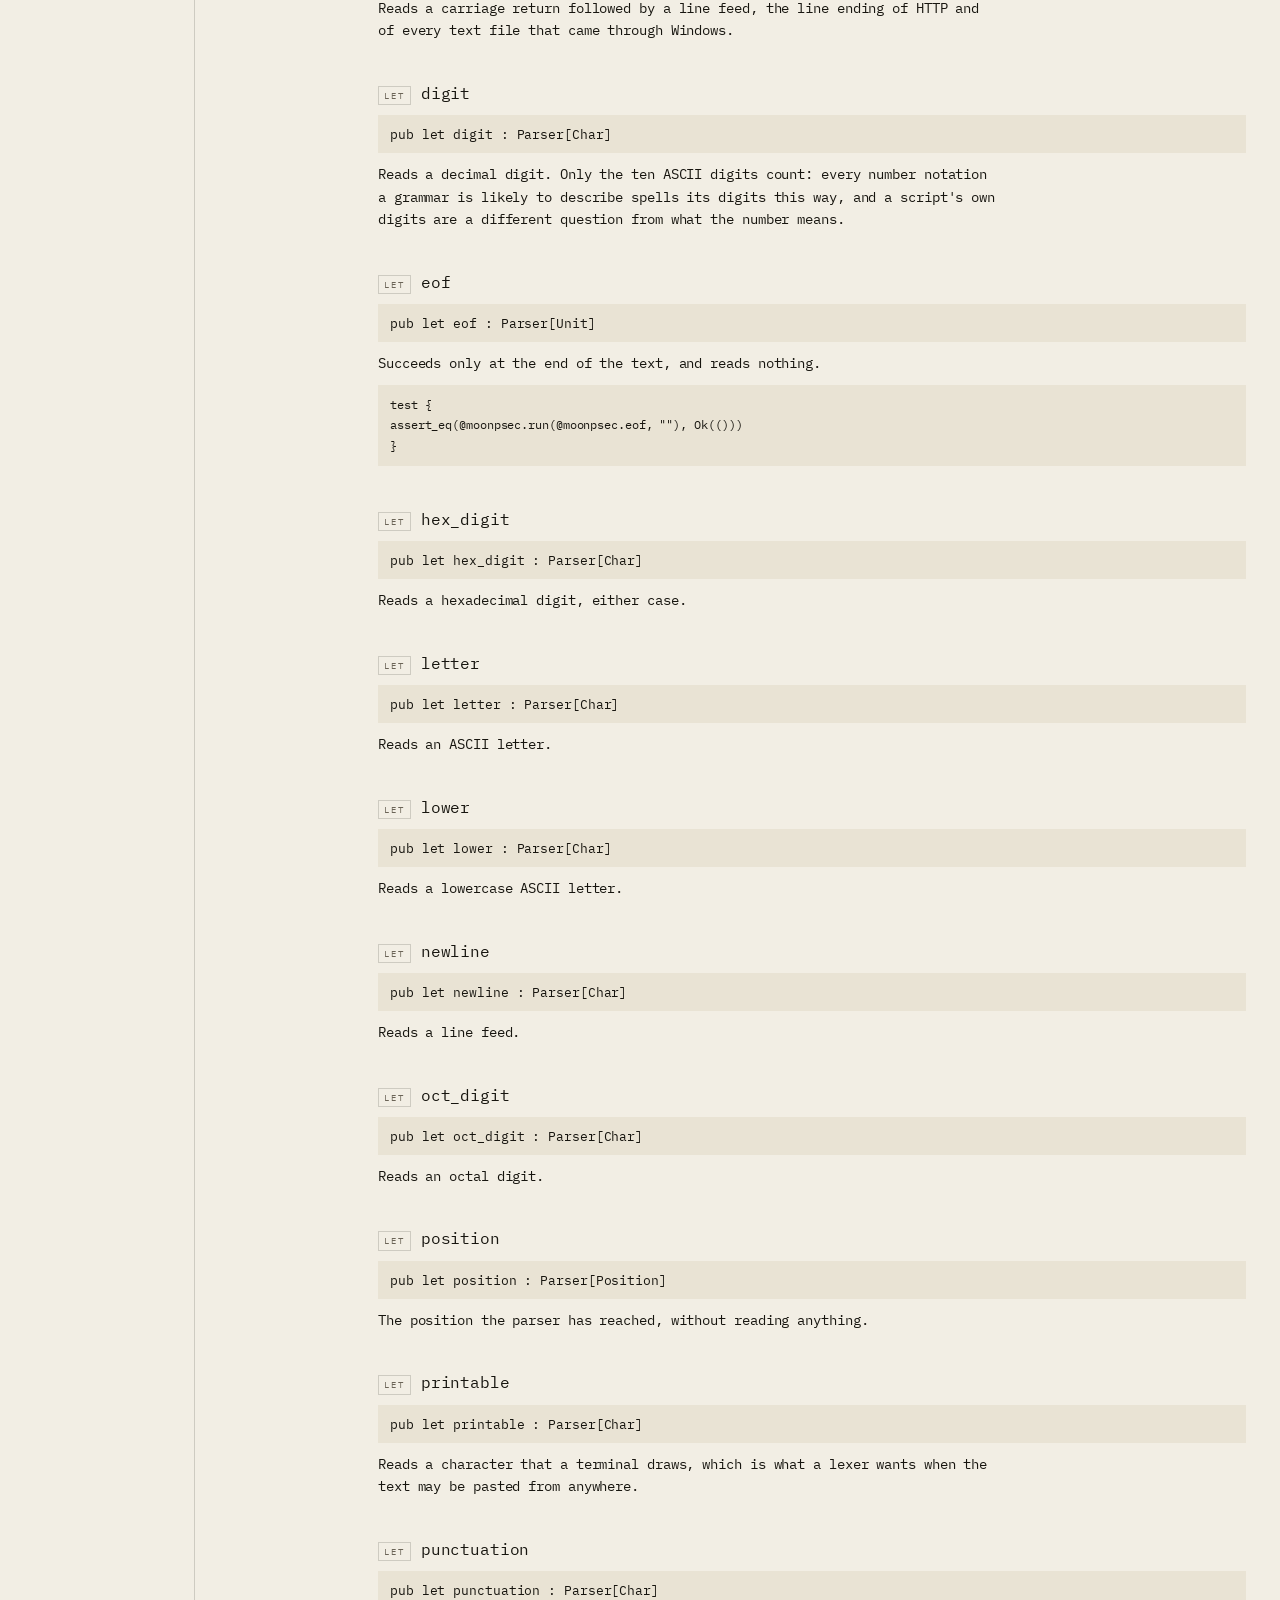
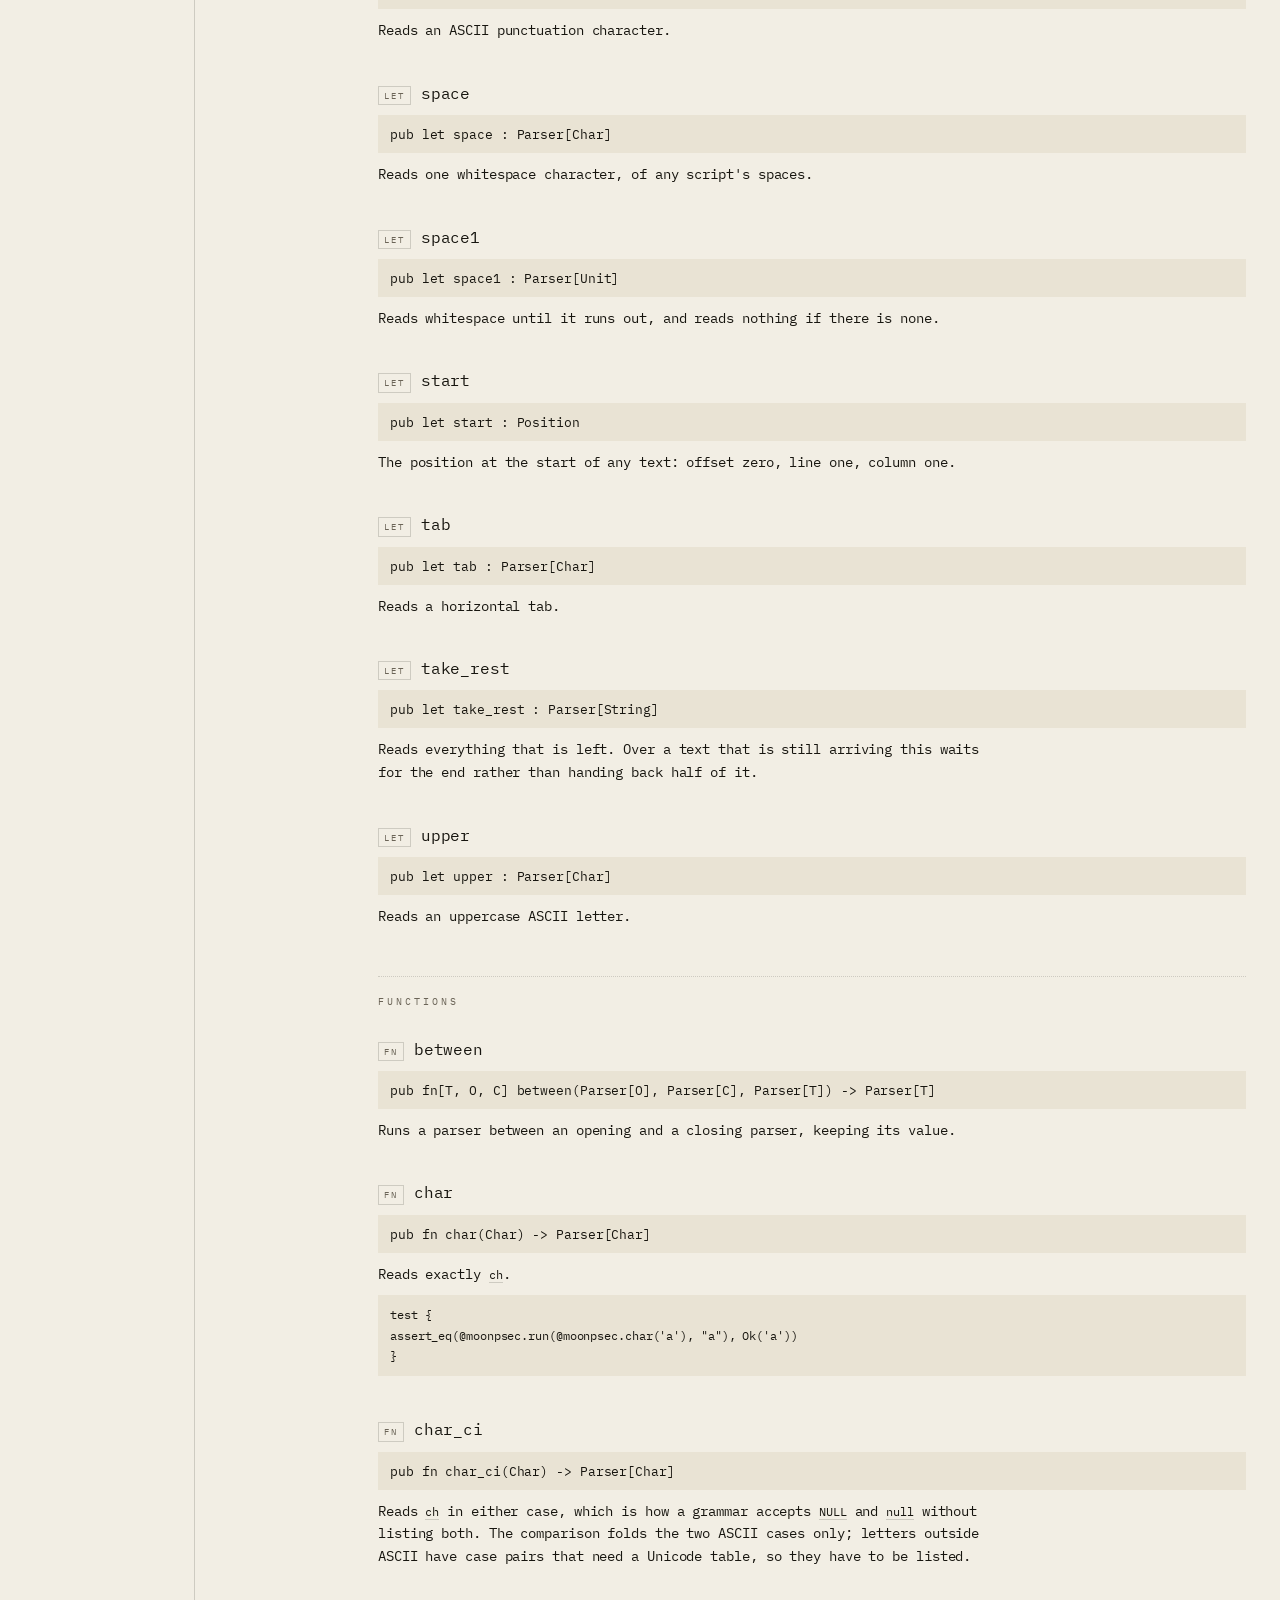
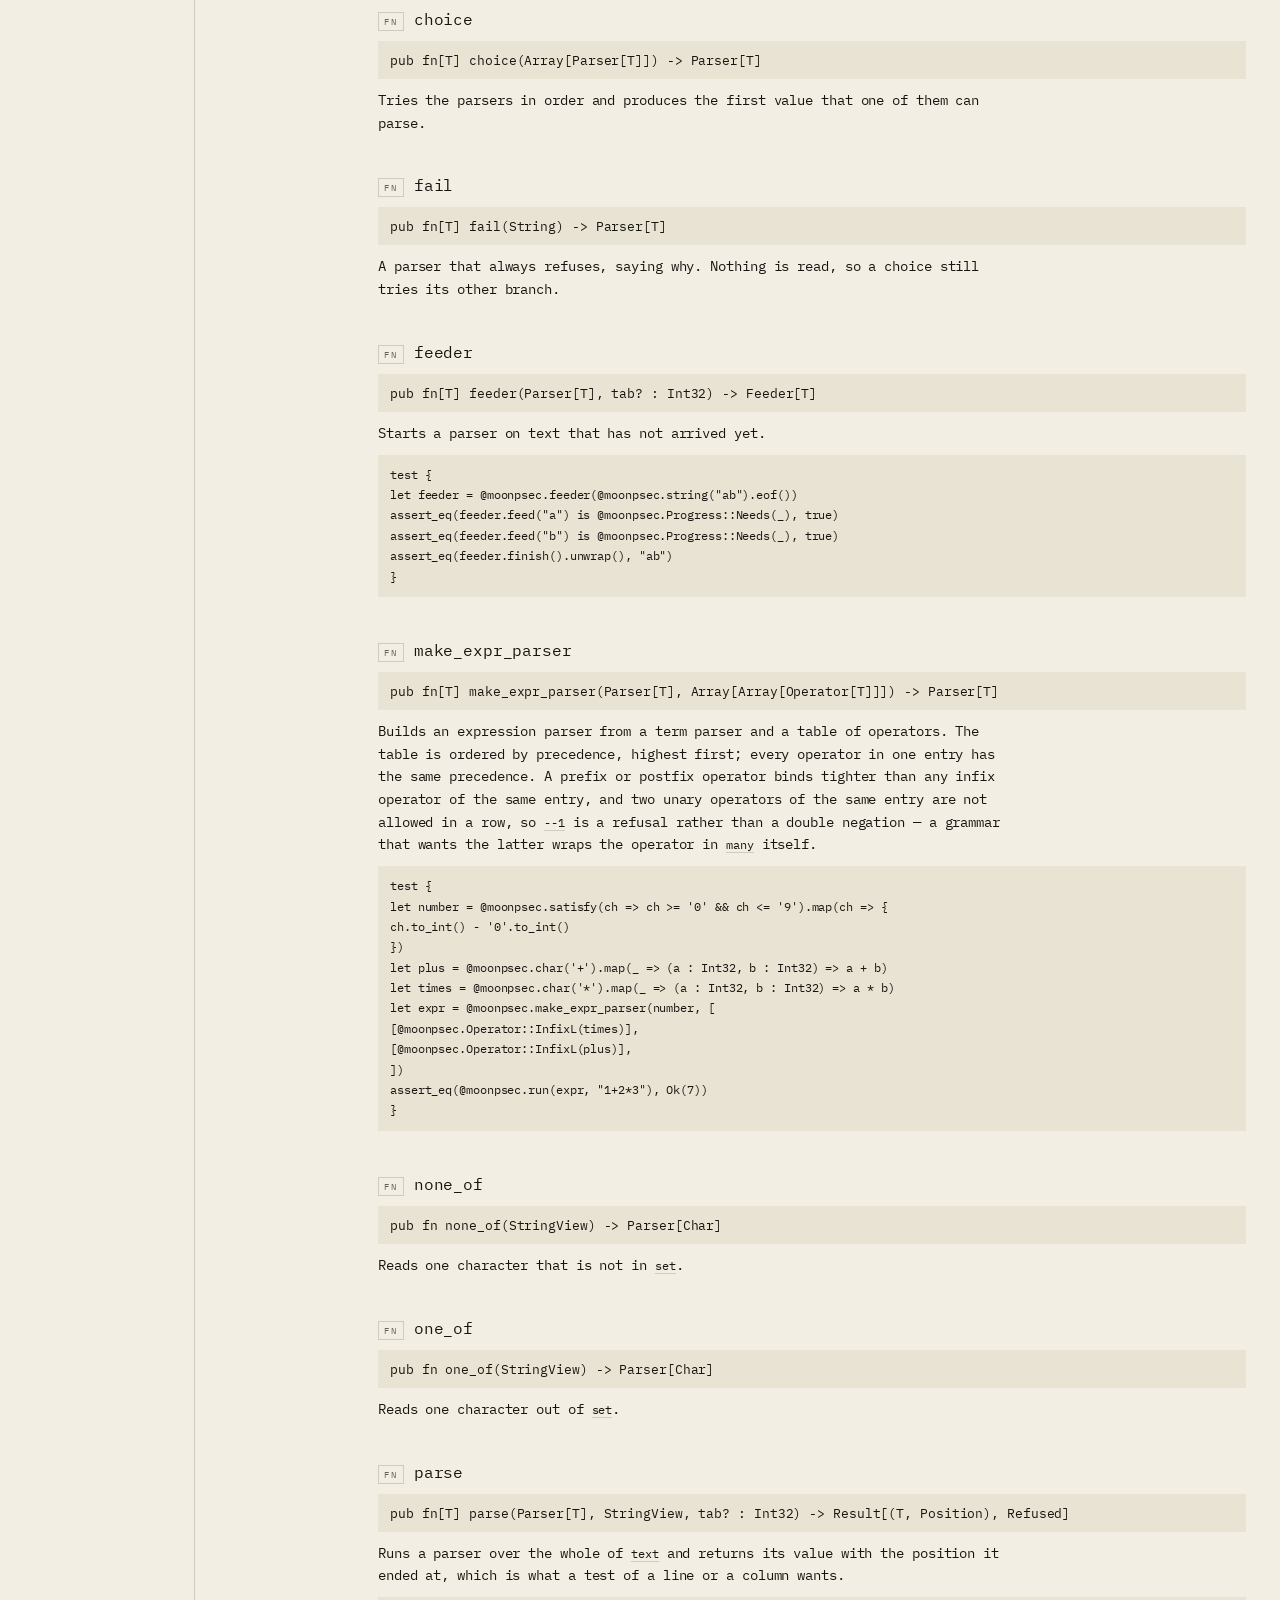
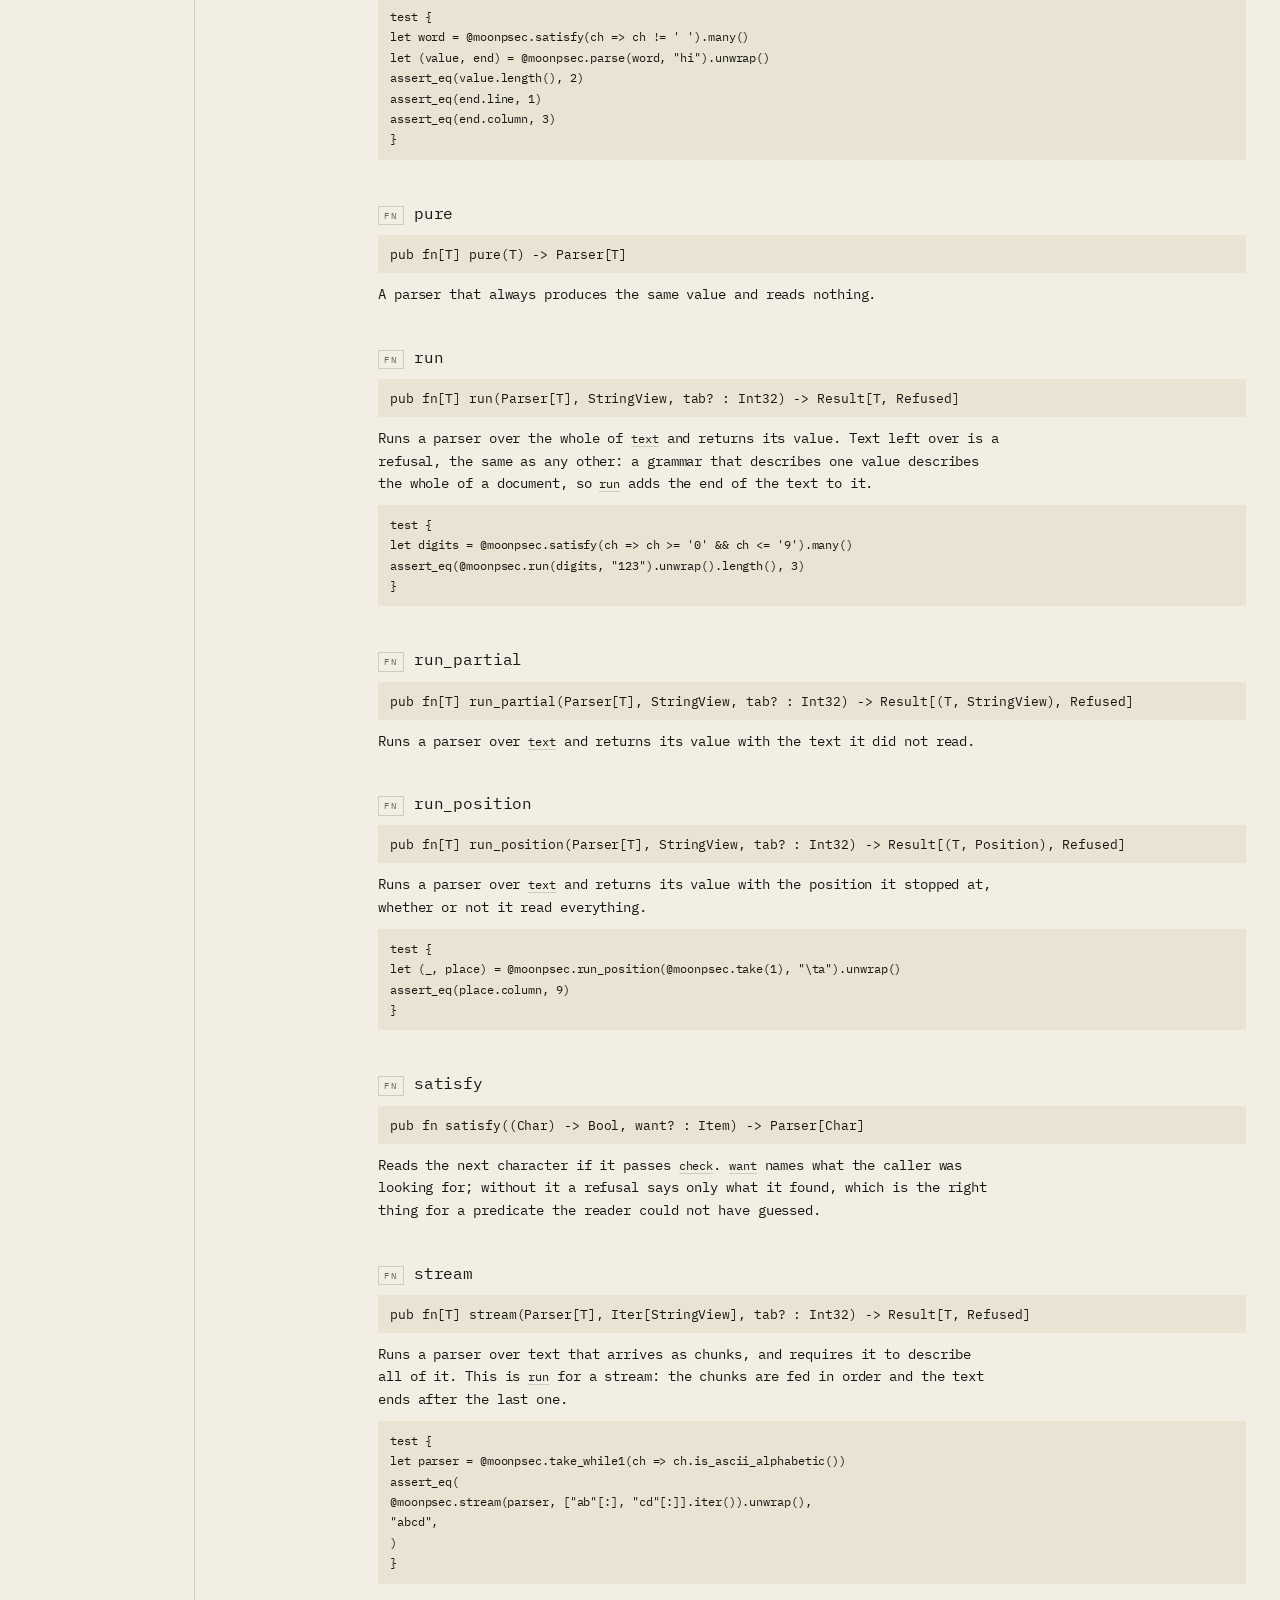
==== commit e84adfad: "docs(site): rebuild the cover inside the plate, and drop the second system. The home page had become" ====
--- a/docs/api.html
+++ b/docs/api.html
@@ -24,7 +24,7 @@
     <line x1="12" y1="4" x2="12" y2="20"></line>
     <circle cx="12" cy="12" r="7.5"></circle>
   </svg>
-  <div class="spine">plate 02 — reference</div>
+  <div class="spine">plate 03 — reference</div>
   <div class="tick"></div>
 </div>
 <div class="reg tl" aria-hidden="true"></div>
@@ -36,10 +36,10 @@
   <header class="masthead">
     <div class="name">moonpsec<span>reference</span></div>
     <nav class="pages" aria-label="Pages">
-      <a href="index.html">cover</a>
-      <a href="guide.html"><span class="n">01</span>guide</a>
-      <a href="api.html" aria-current="page"><span class="n">02</span>reference</a>
-      <a href="demo.html"><span class="n">03</span>play</a>
+      <a href="index.html"><span class="n">01</span>plate</a>
+      <a href="guide.html"><span class="n">02</span>guide</a>
+      <a href="api.html" aria-current="page"><span class="n">03</span>reference</a>
+      <a href="demo.html"><span class="n">04</span>play</a>
     </nav>
     <div class="tools">
       <button class="ghost" data-theme-toggle aria-label="Switch theme">light</button>
@@ -504,7 +504,7 @@
         <span>
           <a href="https://github.com/moonbitstack/moonpsec">source</a> ·
           <a href="https://mooncakes.io/docs/moonbitstack/moonpsec">mooncakes</a> ·
-          <a href="index.html">cover</a> ·
+          <a href="index.html">plate</a> ·
           <a href="guide.html">guide</a>
         </span>
       </footer>
--- a/docs/assets/site.css
+++ b/docs/assets/site.css
@@ -102,6 +102,19 @@
 
 ::selection { background: var(--red-soft); color: var(--ink); }
 
+/* Said for a screen reader, and for nothing else. */
+.sr-only {
+  position: absolute;
+  width: 1px;
+  height: 1px;
+  margin: -1px;
+  padding: 0;
+  overflow: hidden;
+  clip-path: inset(50%);
+  white-space: nowrap;
+  border: 0;
+}
+
 /* ---------- what a pointer may select ----------
    The page is a plate: the rail, the rules, the diagrams, the tape and its
    readouts are furniture, and a drag that starts on furniture is a slip, not a
@@ -298,7 +311,7 @@
 
 section.band > .side {
   font-size: 10px;
-  letter-spacing: 0.22em;
+  letter-spacing: 0.16em;
   text-transform: uppercase;
   color: var(--faint);
   padding-top: 8px;
@@ -522,6 +535,12 @@
   .readout { grid-template-columns: minmax(0, 1fr); }
   .masthead { flex-wrap: wrap; gap: 12px; }
   nav.pages { gap: 14px; }
+}
+
+@media (width <= 620px) {
+  .masthead { gap: 10px 16px; }
+  nav.pages { gap: 12px; }
+  nav.pages a { letter-spacing: 0.1em; }
 }
 
 @media (width <= 520px) {
@@ -731,3 +750,247 @@
 @media (width <= 860px) {
   .split, .split.wide, .split.even { grid-template-columns: minmax(0, 1fr); gap: 20px 0; }
 }
+
+/* ---------- the plate's own cover: a hero, a document, four sections ---------- */
+
+.hero { padding: 64px 0 0; }
+
+.hero-meta {
+  display: flex;
+  justify-content: space-between;
+  align-items: baseline;
+  gap: 24px;
+  border-bottom: 1px solid var(--rule);
+  padding-bottom: 10px;
+}
+
+.hero .display { padding: 26px 0 10px; }
+
+.hero-body {
+  display: grid;
+  grid-template-columns: minmax(0, 1.45fr) minmax(0, 1fr);
+  gap: 0 48px;
+  align-items: end;
+  padding: 12px 0 0;
+}
+
+.install { padding-left: 20px; border-left: 1px solid var(--rule); }
+.install pre {
+  margin: 10px 0 0;
+  font-family: var(--mono);
+  font-size: 13px;
+  line-height: 1.6;
+  color: var(--ink);
+  overflow-x: auto;
+}
+
+/* ---------- the document, read ---------- */
+
+.manuscript-block {
+  margin-top: 56px;
+  padding: 16px 0 14px;
+  border-top: 1px solid var(--rule-strong);
+  border-bottom: 1px solid var(--rule);
+}
+
+.m-head {
+  display: flex;
+  justify-content: space-between;
+  gap: 20px;
+  margin-bottom: 24px;
+}
+
+.m-body {
+  display: grid;
+  grid-template-columns: minmax(0, 1fr) 216px;
+  gap: 0 40px;
+  align-items: start;
+}
+
+.m-text { position: relative; min-width: 0; }
+
+.manuscript {
+  margin: 0;
+  max-width: 62ch;
+  font-family: var(--mono);
+  font-size: clamp(15px, 1.5vw, 19px);
+  line-height: 1.95;
+  letter-spacing: 0.005em;
+  color: var(--ink);
+  outline: none;
+  cursor: text;
+}
+
+.manuscript .unread { color: var(--faint); }
+
+/* The character the reader cannot take. */
+.manuscript .stop {
+  background: var(--red-soft);
+  box-shadow: 0 0 0 1px var(--red);
+  color: var(--ink);
+}
+
+.mcaret {
+  position: absolute;
+  top: 0;
+  left: 0;
+  width: 1px;
+  height: 1.6em;
+  background: var(--red);
+  pointer-events: none;
+  transition: transform 70ms linear, height 70ms linear;
+}
+
+.mcaret::before,
+.mcaret::after {
+  content: "";
+  position: absolute;
+  left: -2px;
+  width: 5px;
+  height: 1px;
+  background: var(--red);
+}
+.mcaret::before { top: 0; }
+.mcaret::after { bottom: 0; }
+
+.m-note {
+  border-left: 1px solid var(--rule);
+  padding: 2px 0 0 18px;
+  font-family: var(--mono);
+  font-size: 12px;
+  line-height: 1.7;
+}
+
+.m-line { margin: 0; }
+.m-line.sub { margin-top: 6px; font-size: 11.5px; line-height: 1.6; color: var(--faint); }
+.m-sep { color: var(--faint); margin: 0 6px; }
+
+.m-note [data-state].is-refused { color: var(--red); }
+.m-note .m-line.is-refused { color: var(--red); }
+.m-note .ghost { margin-top: 16px; }
+
+.m-foot {
+  display: flex;
+  justify-content: space-between;
+  gap: 20px;
+  flex-wrap: wrap;
+  margin: 22px 0 0;
+}
+
+/* ---------- sections: prose beside its specimen ---------- */
+
+.pair {
+  display: grid;
+  grid-template-columns: minmax(0, 1.08fr) minmax(0, 0.92fr);
+  gap: 0 40px;
+  align-items: start;
+}
+
+.pair .prose p { max-width: 60ch; margin: 0 0 1.05em; }
+.pair .prose p:last-child { margin-bottom: 0; }
+
+.pair figure { margin: 0; min-width: 0; }
+
+.pair figcaption {
+  display: flex;
+  justify-content: space-between;
+  align-items: baseline;
+  gap: 14px;
+  margin-top: 10px;
+  padding-top: 8px;
+  border-top: 1px solid var(--rule);
+  font-size: 11px;
+  color: var(--faint);
+}
+
+/* ---------- the refusal, at reading size ---------- */
+
+.message-band {
+  padding: 44px 0 50px;
+  border-bottom: 1px solid var(--rule);
+}
+
+.message {
+  margin: 0;
+  max-width: 30ch;
+  font-family: var(--mono);
+  font-size: clamp(18px, 2.5vw, 33px);
+  line-height: 1.42;
+  letter-spacing: -0.01em;
+  color: var(--red);
+  overflow-wrap: anywhere;
+}
+
+.message b { font-weight: 400; color: var(--ink); }
+
+.message-cap {
+  display: flex;
+  gap: 16px;
+  align-items: baseline;
+  flex-wrap: wrap;
+  margin: 20px 0 0;
+  font-size: 11px;
+  color: var(--faint);
+}
+
+/* ---------- the one quiet sentence ---------- */
+
+.pull {
+  margin: 0;
+  padding: 64px 0 58px;
+  border-bottom: 1px solid var(--rule);
+}
+
+.pull p {
+  margin: 0;
+  max-width: 28ch;
+  font-family: var(--serif);
+  font-style: italic;
+  font-size: clamp(24px, 3.1vw, 40px);
+  line-height: 1.2;
+  letter-spacing: -0.01em;
+  text-indent: -0.4em;
+}
+
+/* ---------- where to go next ---------- */
+
+.closing { border-bottom: 0; }
+
+.onward {
+  display: grid;
+  grid-template-columns: repeat(3, minmax(0, 1fr));
+  gap: 1px;
+  background: var(--rule);
+  border: 1px solid var(--rule);
+  margin-top: 34px;
+}
+
+.onward a {
+  display: grid;
+  gap: 3px;
+  padding: 16px 18px 20px;
+  background: var(--paper);
+  transition: background 140ms ease;
+}
+
+.onward a:hover { background: var(--wash); }
+.onward .n { font-size: 10px; letter-spacing: 0.24em; color: var(--faint); }
+.onward .t { font-family: var(--serif); font-size: 23px; line-height: 1.1; }
+.onward .d { font-size: 12px; line-height: 1.55; color: var(--faint); max-width: 34ch; }
+
+@media (width <= 1000px) {
+  .m-body { grid-template-columns: minmax(0, 1fr) 180px; gap: 0 28px; }
+  .pair { grid-template-columns: minmax(0, 1fr); gap: 26px 0; }
+  .hero-body { grid-template-columns: minmax(0, 1fr); gap: 22px 0; }
+}
+
+@media (width <= 760px) {
+  .m-body { grid-template-columns: minmax(0, 1fr); gap: 22px 0; }
+  .m-note { border-left: 0; border-top: 1px solid var(--rule); padding: 14px 0 0; }
+  .onward { grid-template-columns: minmax(0, 1fr); }
+  .hero .display { font-size: clamp(52px, 15vw, 96px); }
+}
+
+@media (prefers-reduced-motion: reduce) {
+  .mcaret { transition: none; }
+}
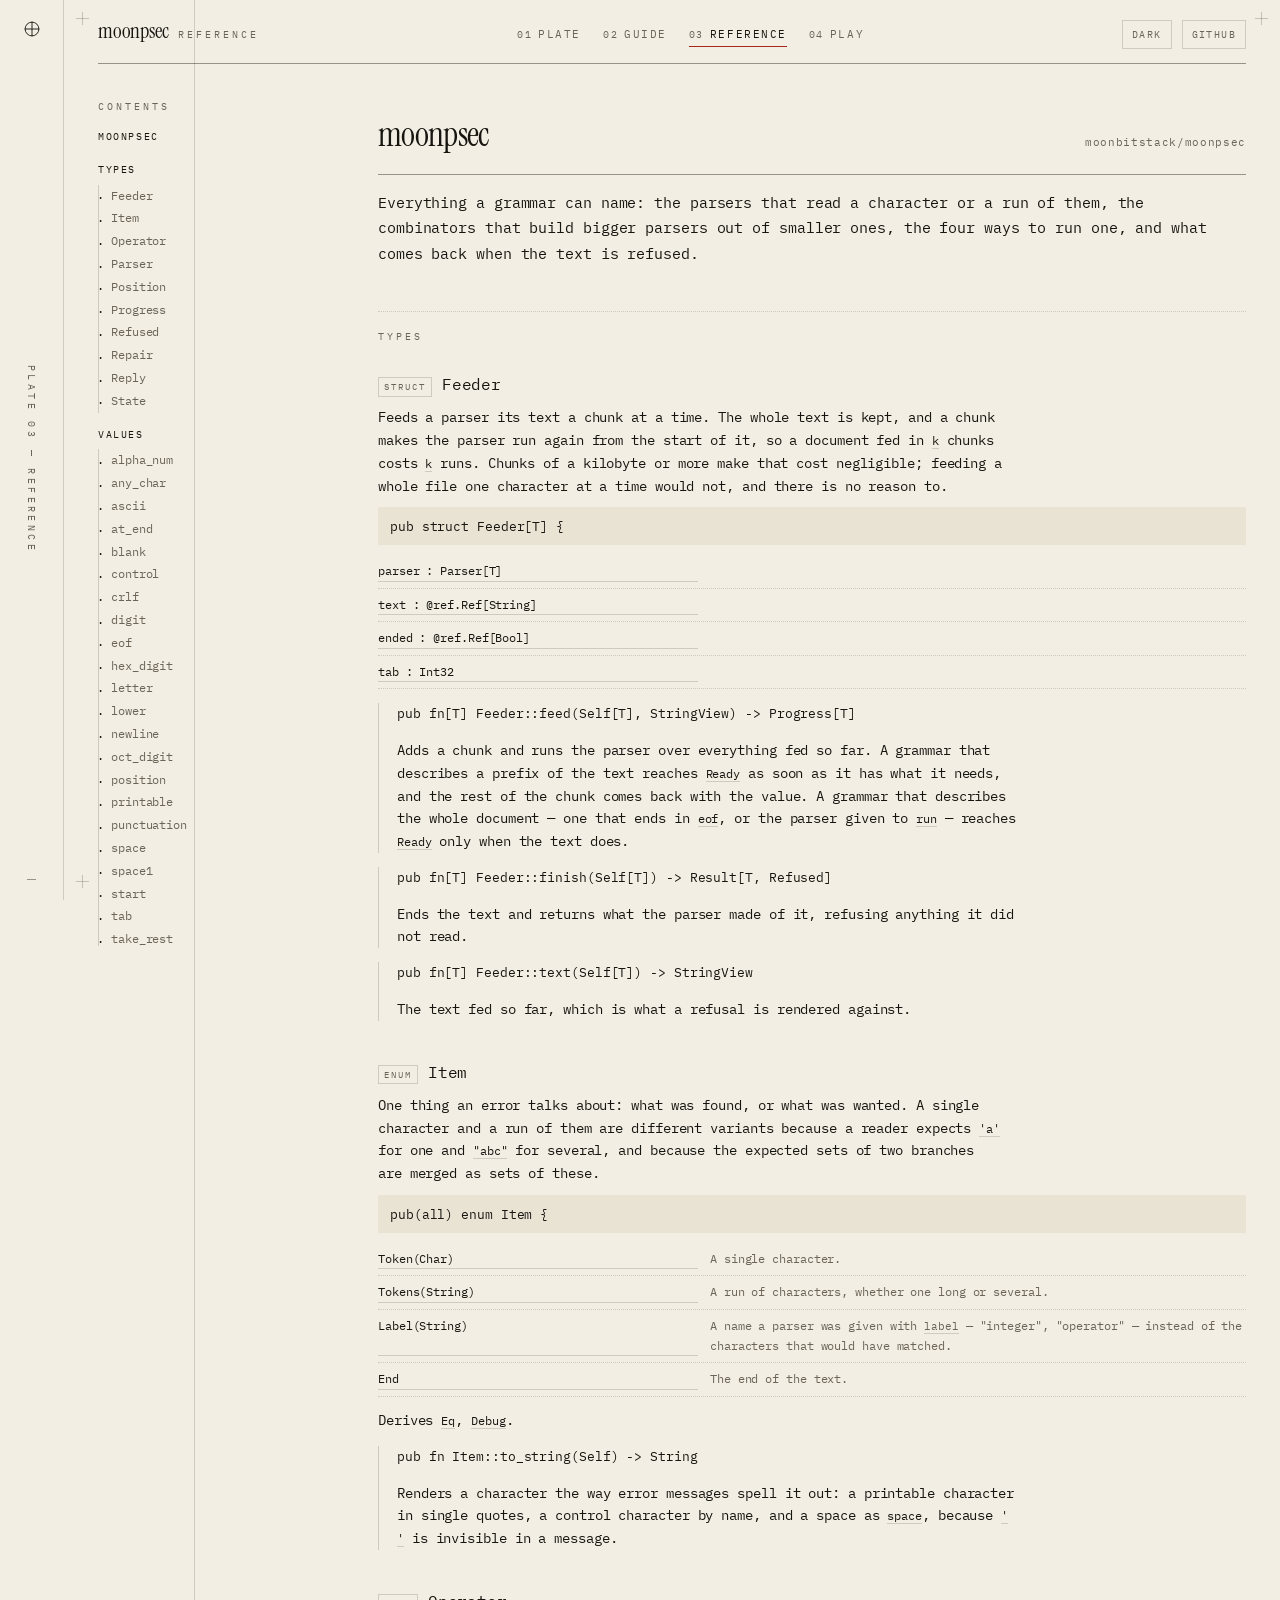
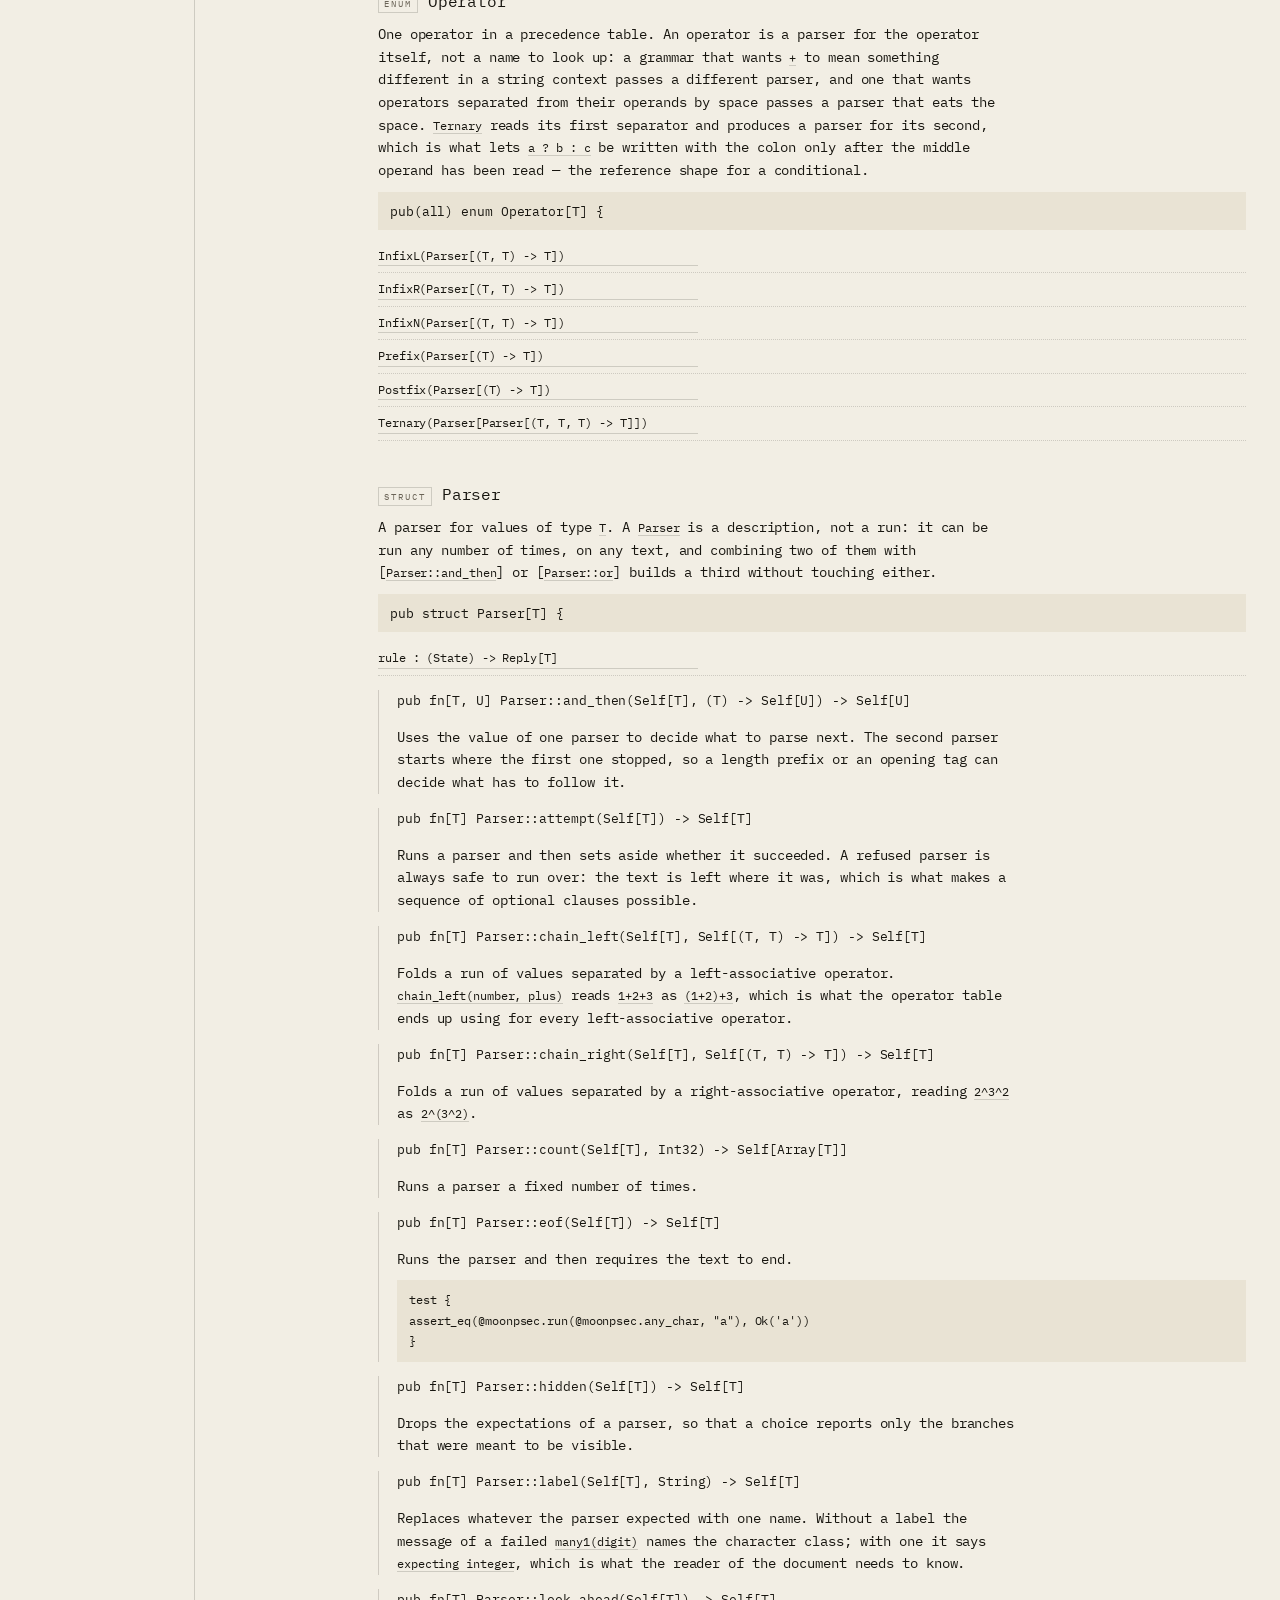
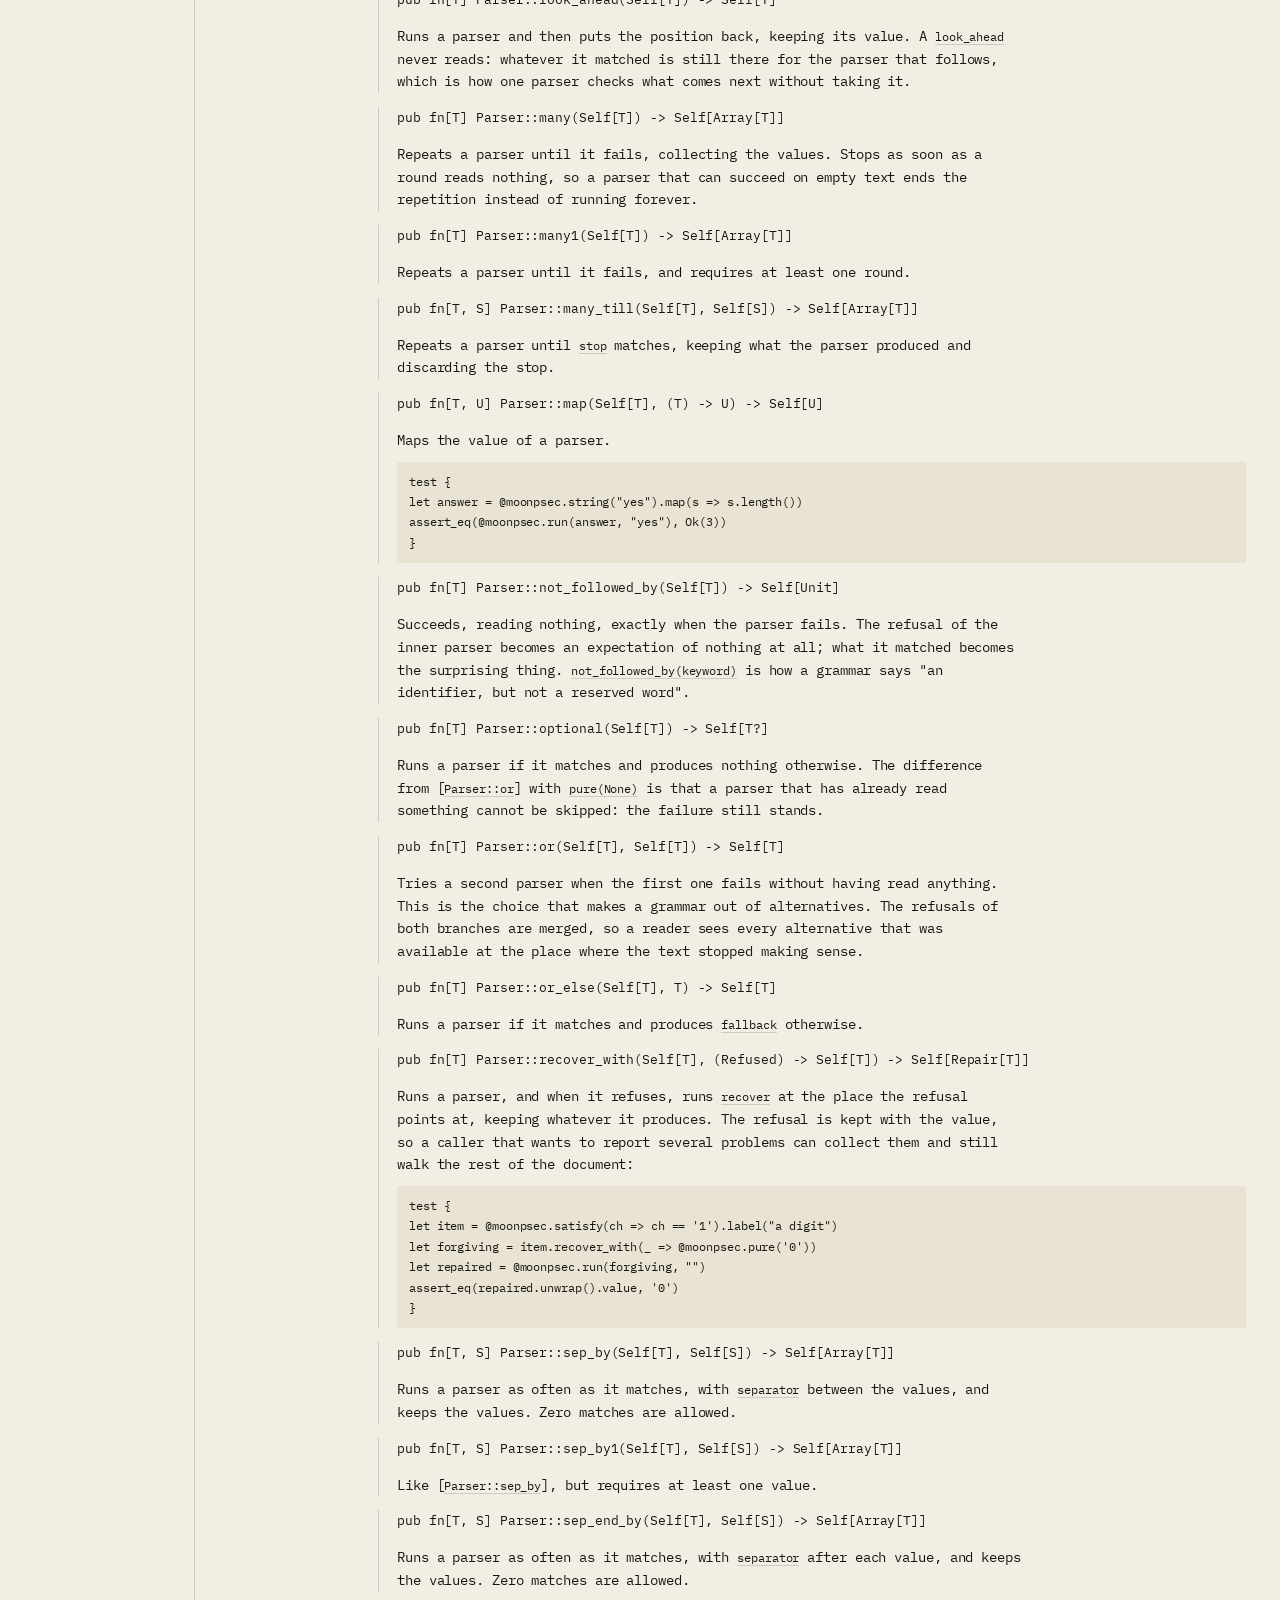
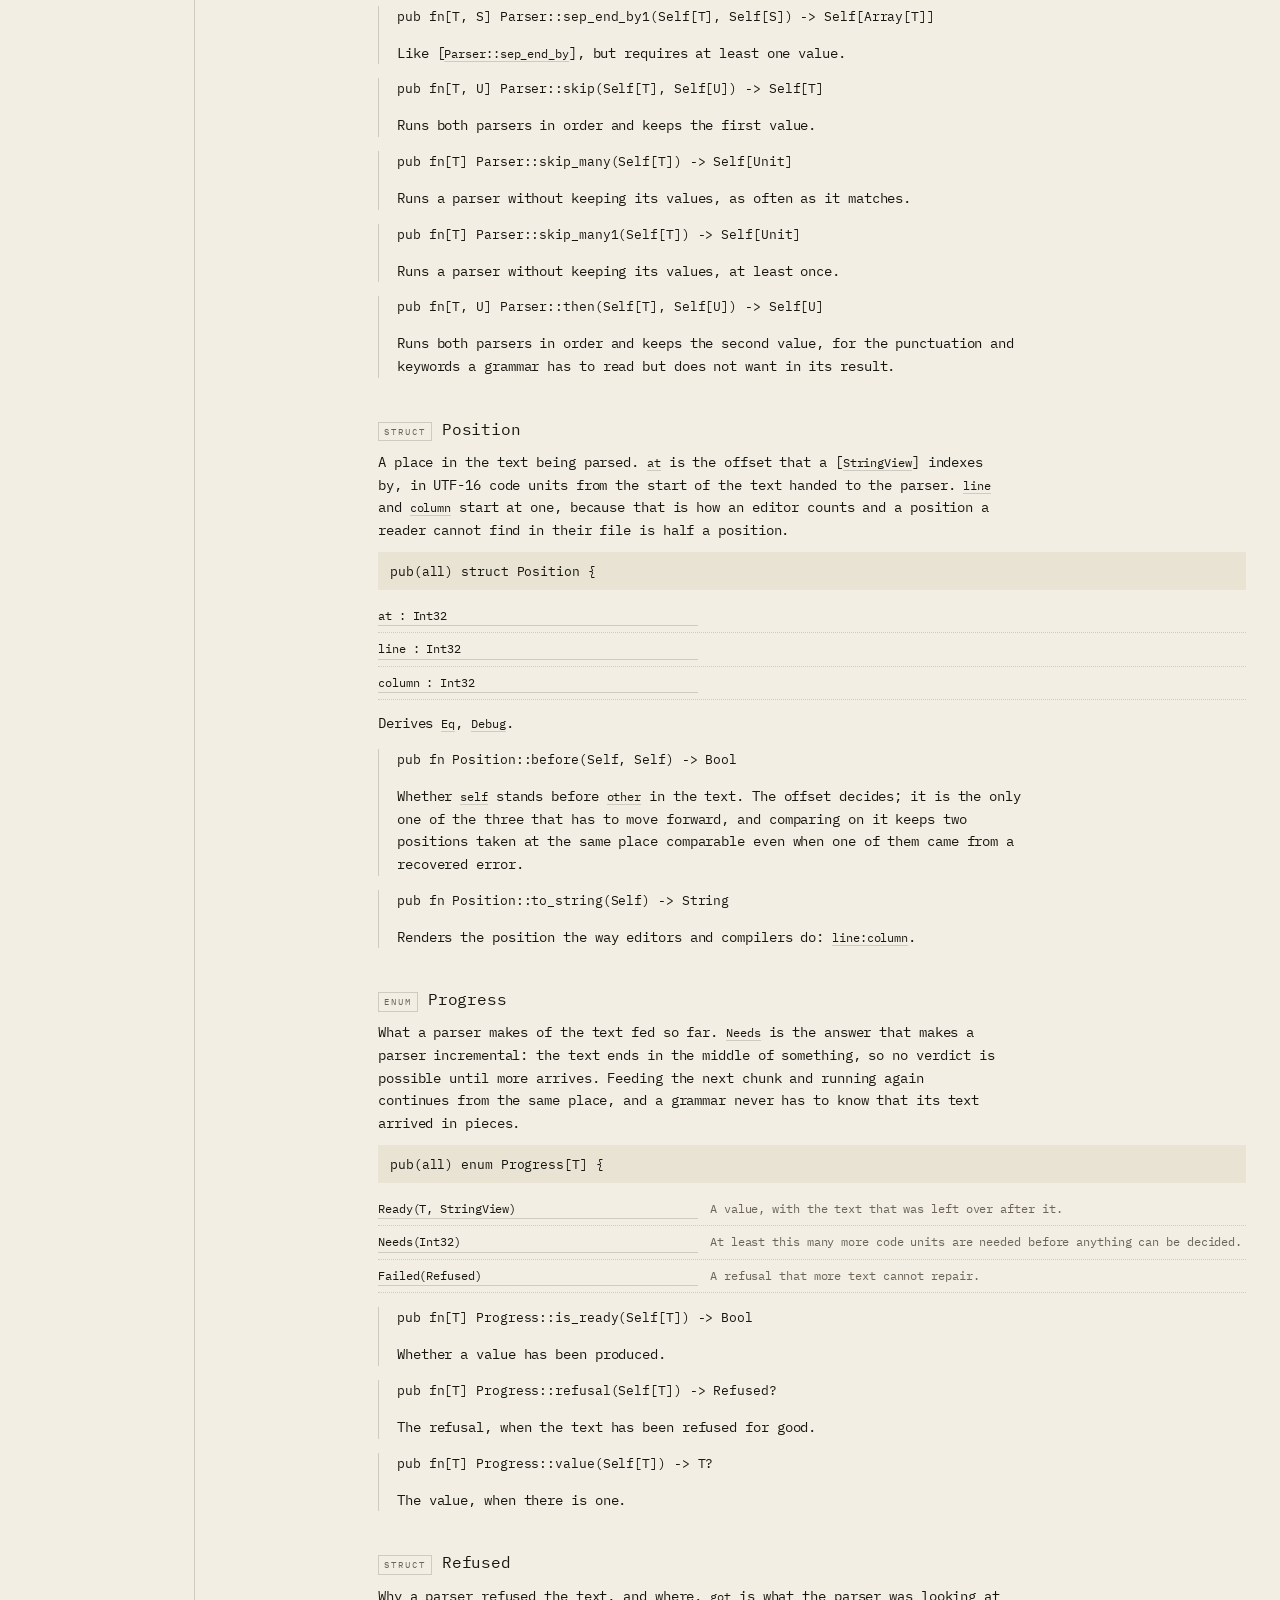
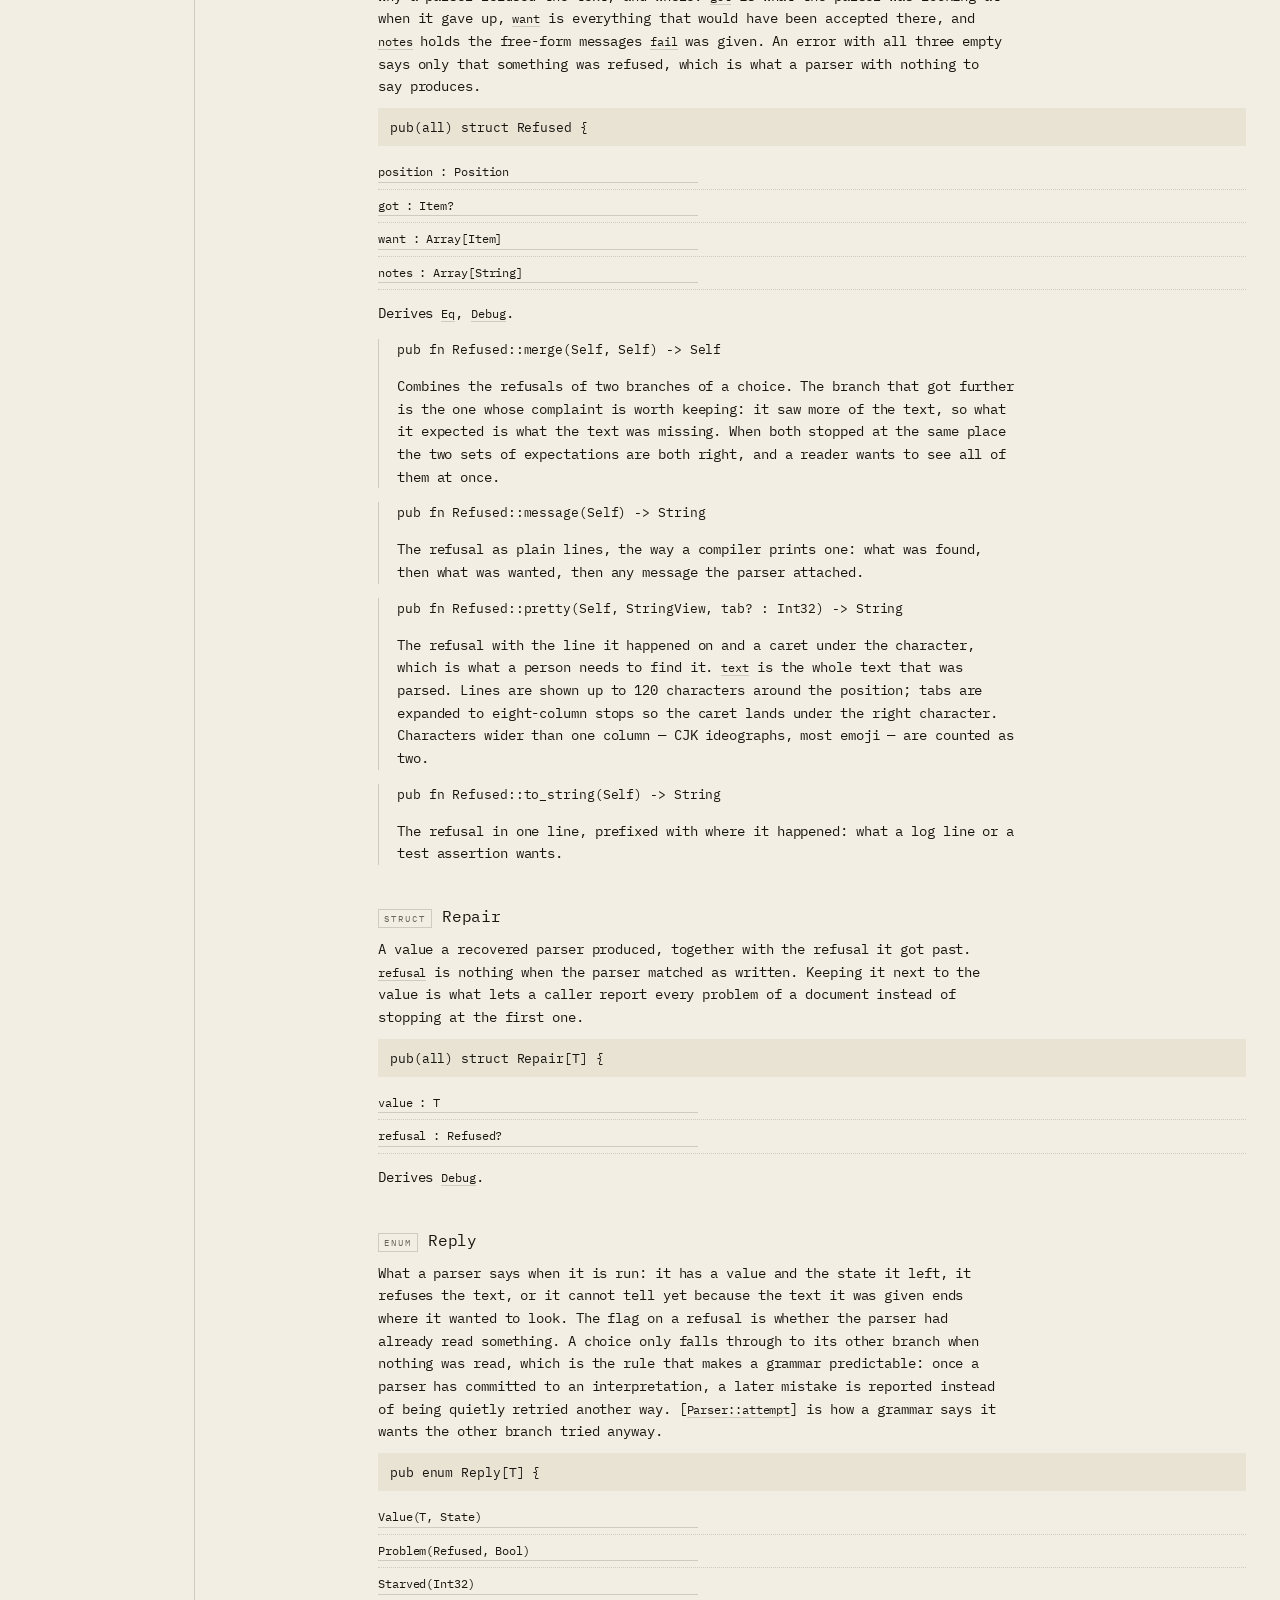
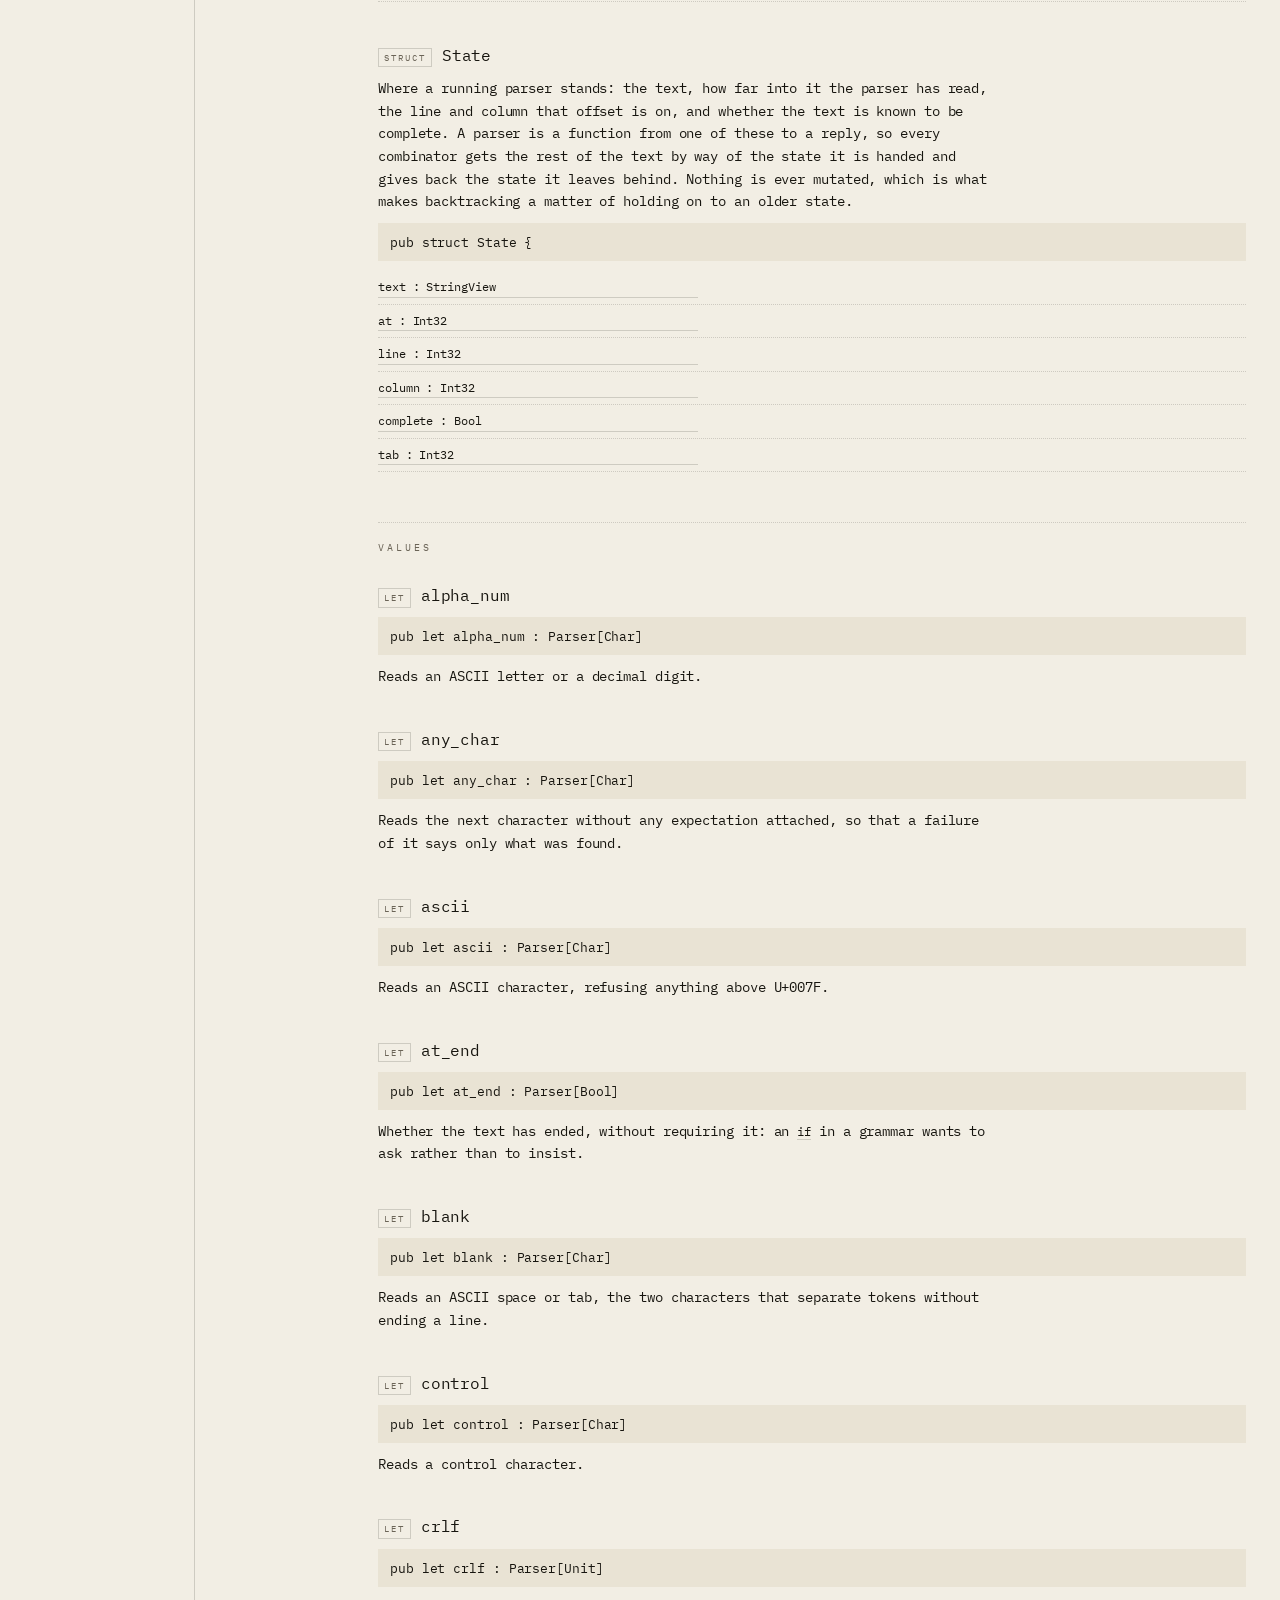
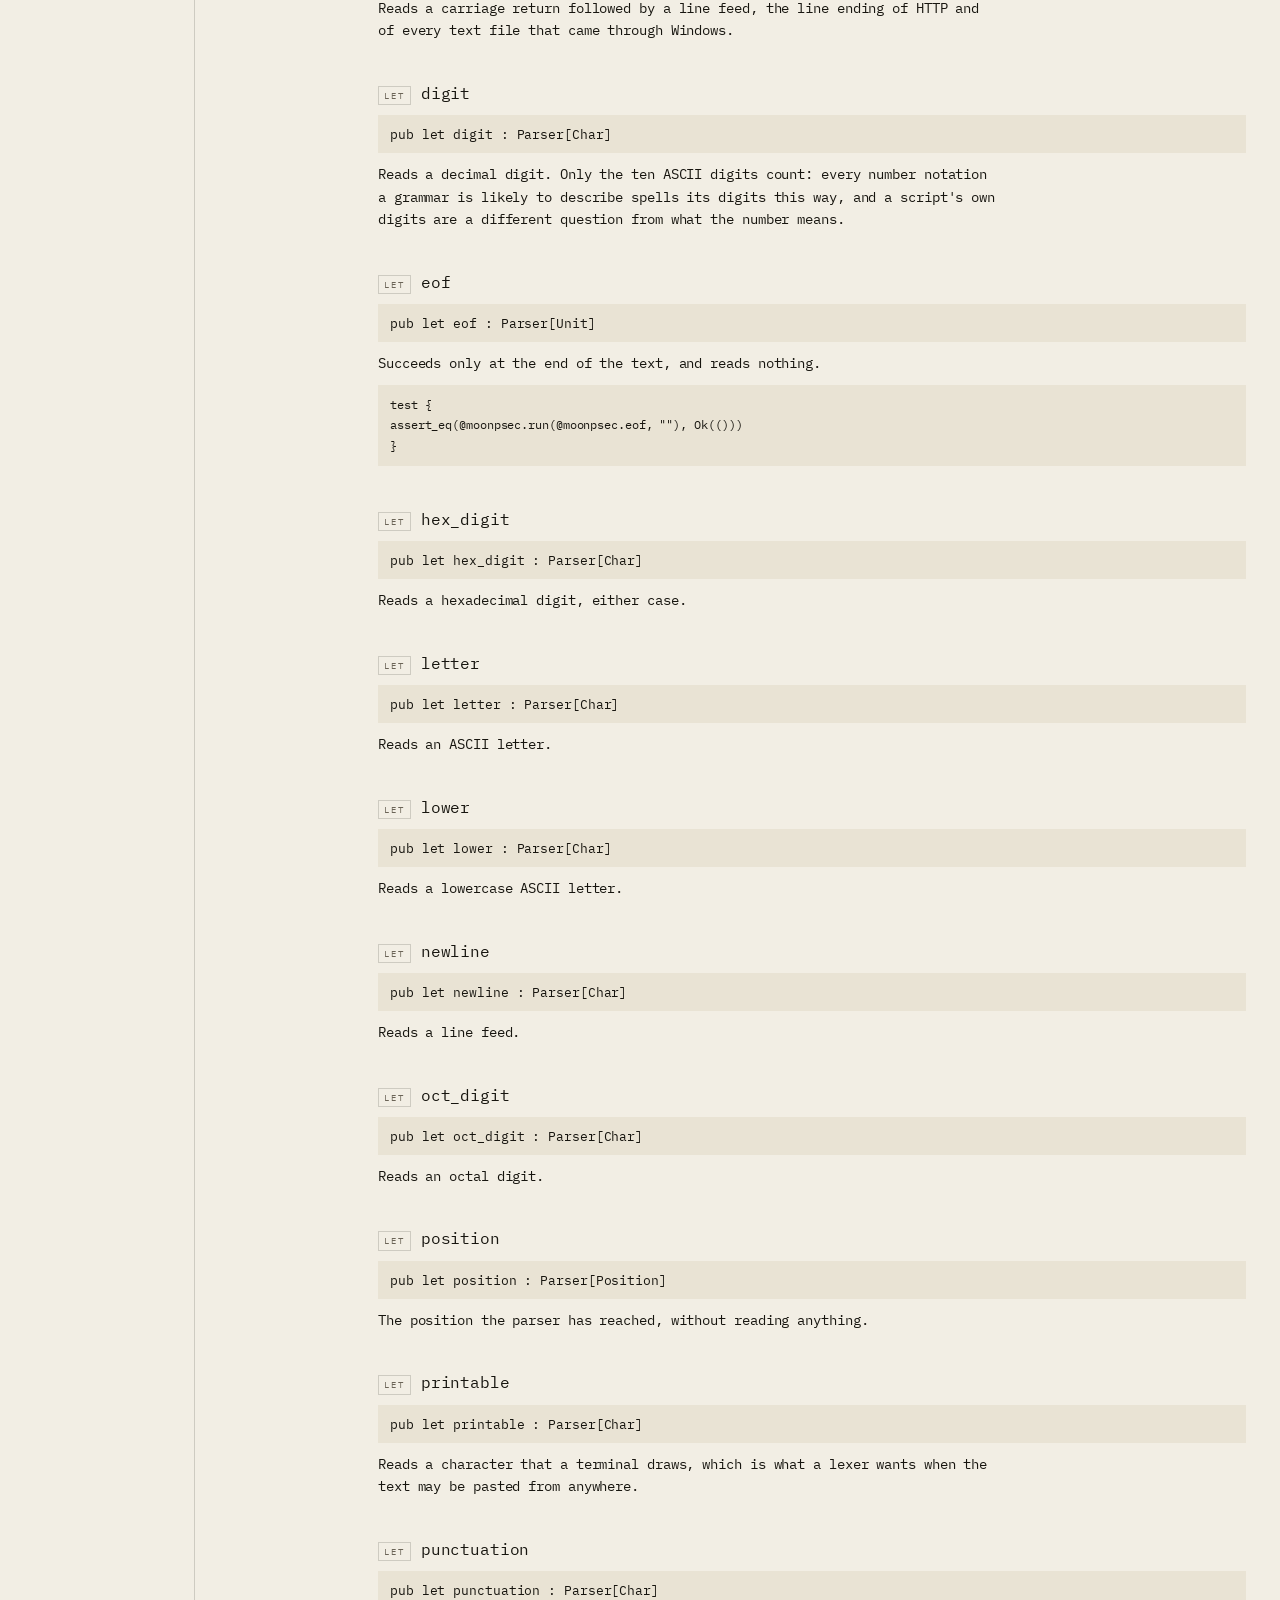
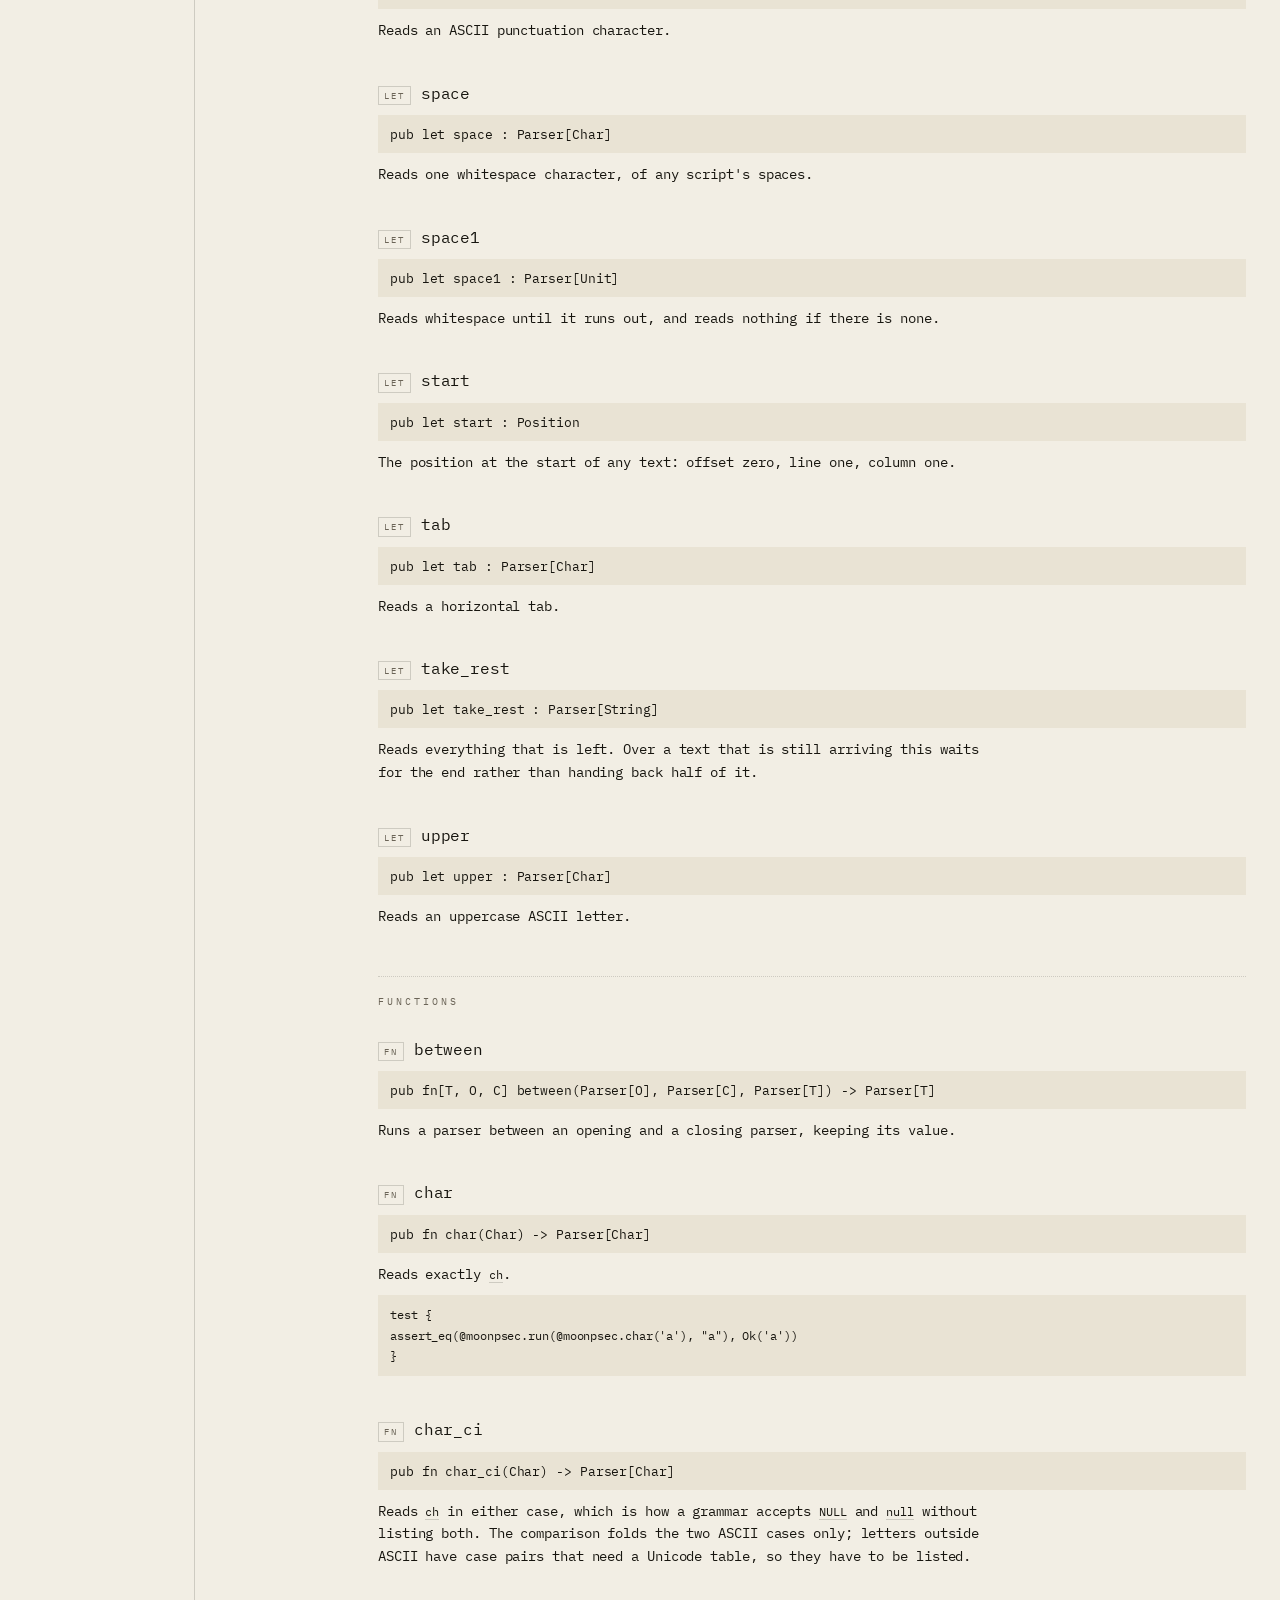
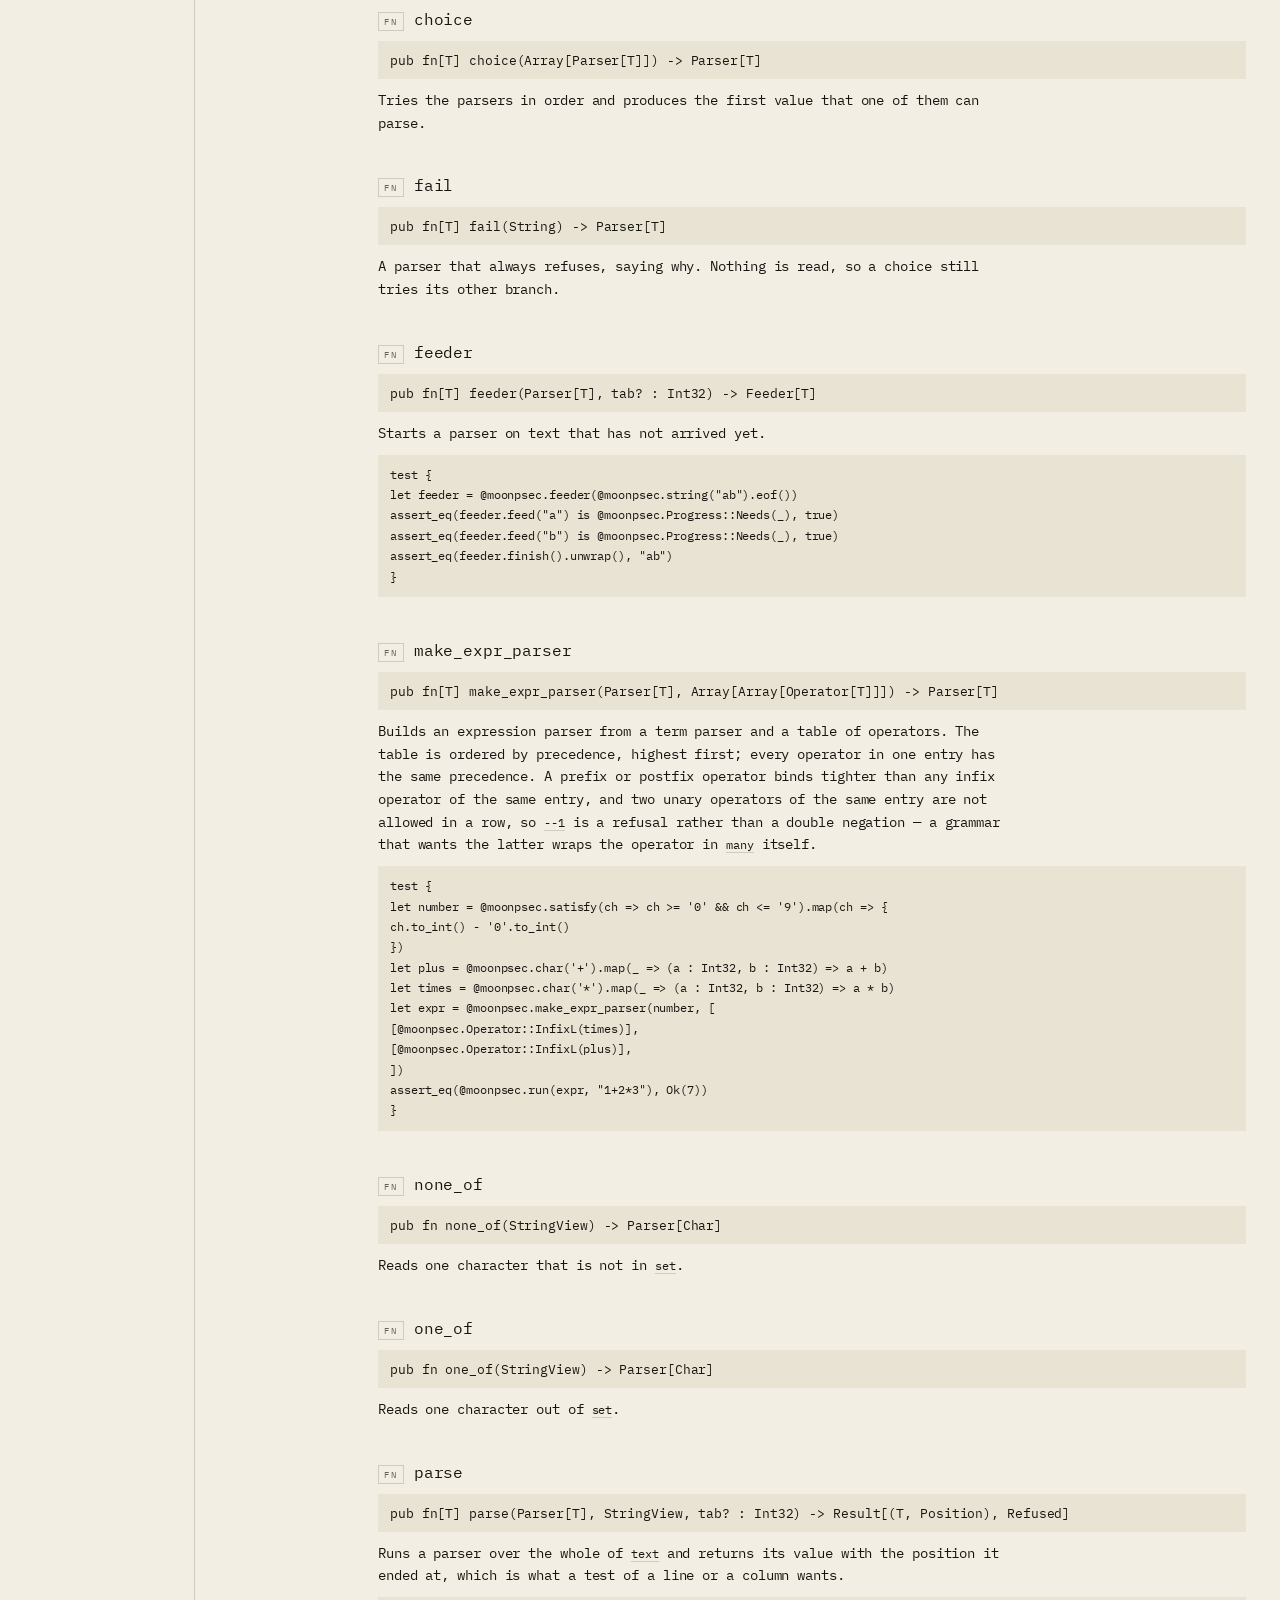
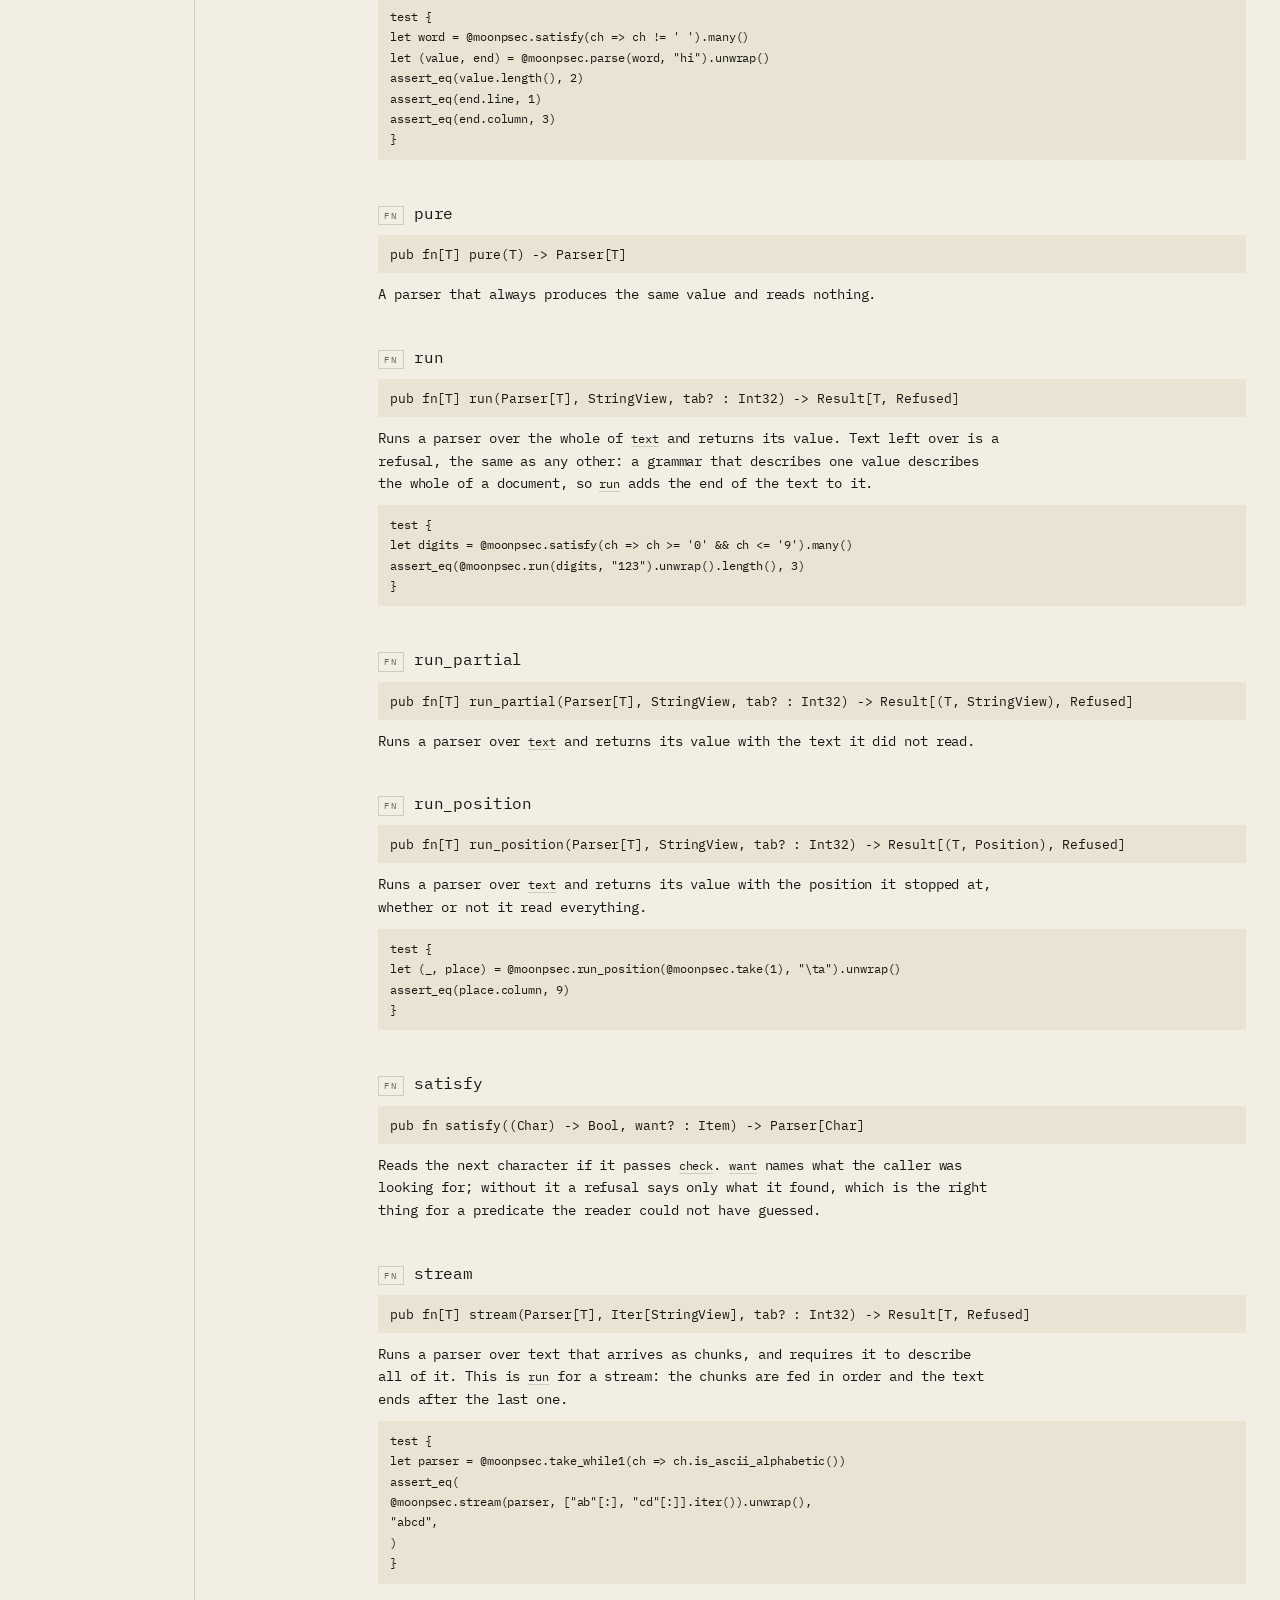
==== commit e526422c: "fix(docs): a plain name, four stones on the table, and a switch that works. The wordmark split "moon" ====
--- a/docs/api.html
+++ b/docs/api.html
@@ -11,9 +11,17 @@
 <link href="https://fonts.googleapis.com/css2?family=Instrument+Serif:ital@0;1&family=IBM+Plex+Mono:wght@300;400;500&display=swap" rel="stylesheet">
 <link rel="stylesheet" href="assets/site.css">
 <script>
-  document.documentElement.dataset.theme =
-    sessionStorage.getItem("moonpsec-theme") ||
-    (matchMedia("(prefers-color-scheme: dark)").matches ? "dark" : "light");
+  // A reload forgets the choice and goes back to following the system; moving
+  // to another page in the same visit keeps it. sessionStorage alone cannot
+  // tell those two apart, so the navigation type does.
+  (() => {
+    const chosen = sessionStorage.getItem("moonpsec-theme");
+    const reloaded = performance.getEntriesByType("navigation")[0]?.type === "reload";
+    if (reloaded) sessionStorage.removeItem("moonpsec-theme");
+    document.documentElement.dataset.theme =
+      (reloaded ? null : chosen) ||
+      (matchMedia("(prefers-color-scheme: dark)").matches ? "dark" : "light");
+  })();
 </script>
 </head>
 <body>
--- a/docs/assets/site.css
+++ b/docs/assets/site.css
@@ -73,9 +73,11 @@
 
 /* Every scroller inside a page, not just the ones marked: a code block that
    falls back to the browser's bar is the one thing a reader notices. */
-.scroll, .tape .line, pre.specimen, pre.sig, pre.code, .ref-body {
-  scrollbar-width: thin;
-  scrollbar-color: color-mix(in srgb, var(--ink) 22%, transparent) transparent;
+@supports not selector(::-webkit-scrollbar) {
+  .scroll, .tape .line, pre.specimen, pre.sig, pre.code, .ref-body {
+    scrollbar-width: thin;
+    scrollbar-color: color-mix(in srgb, var(--ink) 22%, transparent) transparent;
+  }
 }
 @supports selector(::-webkit-scrollbar) {
   .scroll::-webkit-scrollbar, .tape .line::-webkit-scrollbar,
@@ -141,7 +143,8 @@
 section.band > .side, .step > .n, .label,
 .tape, .tape *, .scrub, .readout, .readout *, .samples, .samples *,
 figure.plate, figure.plate *, .tree, .tree *,
-.bench > header, .bench > header *, .chips, .chips *, [data-state] {
+.bench > header, .bench > header *, .chips, .chips *, [data-state],
+.display, .verdict, .message-cap, .onward, .onward *, .specimen-head {
   -webkit-user-select: none;
   user-select: none;
   -webkit-touch-callout: none;
@@ -555,23 +558,6 @@
   .caret { transition: none; }
 }
 
-/* the name carries the library's subject: a caret standing in the word */
-.caret-glyph {
-  display: inline-block;
-  width: 3px;
-  height: 0.58em;
-  margin: 0 0.05em 0 0.03em;
-  background: var(--red);
-  vertical-align: baseline;
-  transform: translateY(0.02em);
-  animation: caret-blink 1.5s steps(1, end) infinite;
-}
-
-@keyframes caret-blink {
-  0%, 62% { opacity: 1; }
-  63%, 100% { opacity: 0; }
-}
-
 .tape .line { position: relative; }
 
 .caret {
@@ -739,6 +725,7 @@
 
 @media (width <= 940px) {
   .ref { grid-template-columns: minmax(0, 1fr); }
+  ul.variants li { grid-template-columns: minmax(0, 1fr); gap: 4px; }
   .toc { position: static; max-height: none; margin-bottom: 20px; border-bottom: 1px solid var(--rule); padding-bottom: 14px; }
 }
 
@@ -784,97 +771,97 @@
   overflow-x: auto;
 }
 
-/* ---------- the document, read ---------- */
-
-.manuscript-block {
-  margin-top: 56px;
-  padding: 16px 0 14px;
+/* ---------- the specimen: documents, read on this page ---------- */
+
+.specimen-block {
+  margin-top: 54px;
+  padding: 16px 0 18px;
   border-top: 1px solid var(--rule-strong);
   border-bottom: 1px solid var(--rule);
 }
 
-.m-head {
+.specimen-head {
   display: flex;
   justify-content: space-between;
+  align-items: baseline;
   gap: 20px;
-  margin-bottom: 24px;
-}
-
-.m-body {
-  display: grid;
-  grid-template-columns: minmax(0, 1fr) 216px;
-  gap: 0 40px;
-  align-items: start;
-}
-
-.m-text { position: relative; min-width: 0; }
-
-.manuscript {
-  margin: 0;
-  max-width: 62ch;
+  margin-bottom: 14px;
+}
+
+table.specimen-rows {
+  width: 100%;
+  border-collapse: collapse;
   font-family: var(--mono);
-  font-size: clamp(15px, 1.5vw, 19px);
-  line-height: 1.95;
-  letter-spacing: 0.005em;
+  font-size: clamp(12px, 1.08vw, 13.5px);
+  line-height: 1.6;
+}
+
+table.specimen-rows th {
+  padding: 0 0 8px;
+  text-align: left;
+  font-weight: 400;
+  font-size: 9.5px;
+  letter-spacing: 0.24em;
+  text-transform: uppercase;
+  color: var(--faint);
+  border-bottom: 1px solid var(--rule);
+}
+
+table.specimen-rows th:last-child { text-align: right; }
+
+table.specimen-rows td {
+  padding: 11px 0;
+  border-bottom: 1px dotted var(--rule);
+  vertical-align: baseline;
+}
+
+table.specimen-rows tr:last-child td { border-bottom: 0; }
+
+table.specimen-rows td.input {
+  white-space: pre;
   color: var(--ink);
-  outline: none;
-  cursor: text;
-}
-
-.manuscript .unread { color: var(--faint); }
-
-/* The character the reader cannot take. */
-.manuscript .stop {
-  background: var(--red-soft);
-  box-shadow: 0 0 0 1px var(--red);
-  color: var(--ink);
-}
-
-.mcaret {
-  position: absolute;
-  top: 0;
-  left: 0;
-  width: 1px;
-  height: 1.6em;
-  background: var(--red);
-  pointer-events: none;
-  transition: transform 70ms linear, height 70ms linear;
-}
-
-.mcaret::before,
-.mcaret::after {
-  content: "";
-  position: absolute;
-  left: -2px;
-  width: 5px;
-  height: 1px;
-  background: var(--red);
-}
-.mcaret::before { top: 0; }
-.mcaret::after { bottom: 0; }
-
-.m-note {
-  border-left: 1px solid var(--rule);
-  padding: 2px 0 0 18px;
-  font-family: var(--mono);
-  font-size: 12px;
-  line-height: 1.7;
-}
-
-.m-line { margin: 0; }
-.m-line.sub { margin-top: 6px; font-size: 11.5px; line-height: 1.6; color: var(--faint); }
-.m-sep { color: var(--faint); margin: 0 6px; }
-
-.m-note [data-state].is-refused { color: var(--red); }
-.m-note .m-line.is-refused { color: var(--red); }
-.m-note .ghost { margin-top: 16px; }
-
-.m-foot {
-  display: flex;
-  justify-content: space-between;
-  gap: 20px;
-  flex-wrap: wrap;
-  margin: 22px 0 0;
+  overflow-wrap: normal;
+}
+
+table.specimen-rows td.input code {
+  padding: 0;
+  border: 0;
+  background: none;
+  font-size: inherit;
+}
+
+table.specimen-rows td.verdict {
+  text-align: right;
+  color: var(--faint);
+}
+
+table.specimen-rows td.verdict.accepted { color: var(--ink); }
+table.specimen-rows td.verdict.refused { color: var(--red); }
+
+table.specimen-rows td.verdict .where {
+  color: color-mix(in srgb, var(--red) 70%, var(--ink));
+}
+
+table.specimen-rows td.verdict.accepted .where { color: var(--faint); }
+
+table.specimen-rows code { background: none; }
+
+@media (width <= 760px) {
+  .specimen-head { flex-direction: column; gap: 6px; }
+  table.specimen-rows thead { display: none; }
+  table.specimen-rows td.input {
+    white-space: normal;
+    overflow-wrap: anywhere;
+    display: block;
+    padding-bottom: 2px;
+    border-bottom: 0;
+  }
+  table.specimen-rows td.verdict {
+    display: block;
+    text-align: left;
+    padding-top: 0;
+  }
+  table.specimen-rows th:last-child { text-align: left; }
 }
 
 /* ---------- sections: prose beside its specimen ---------- */
